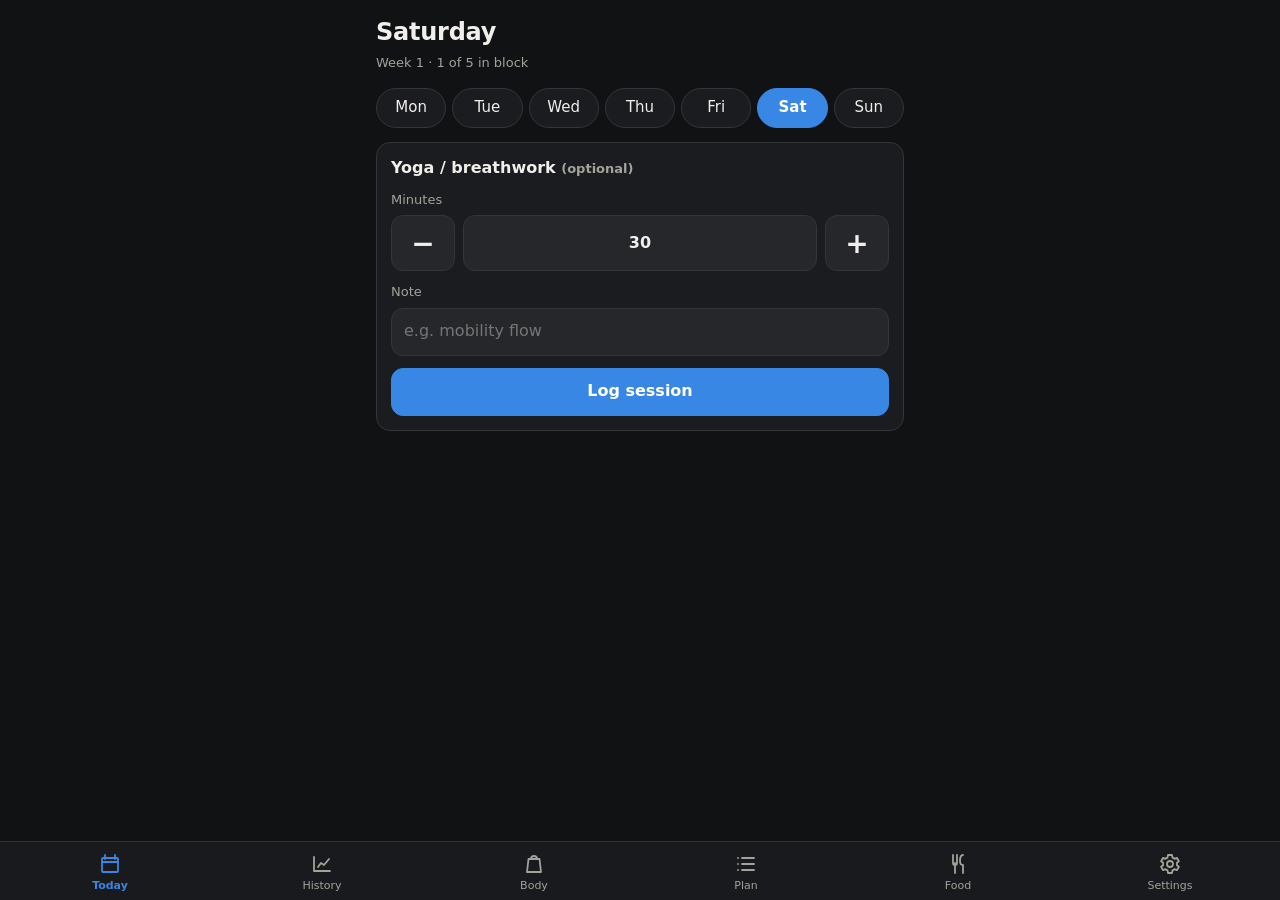
==== index.html @ ea426a27 "Initial Lift Tracker MVP Installable offline web app for logging lifts with built-in double progress" ====
<!doctype html>
<html lang="en" data-theme="dark">
<head>
  <meta charset="utf-8">
  <meta name="viewport" content="width=device-width, initial-scale=1, viewport-fit=cover">
  <title>Lift Tracker</title>
  <meta name="description" content="Personal lifting tracker with built-in progression.">
  <meta name="theme-color" content="#111214">
  <meta name="apple-mobile-web-app-capable" content="yes">
  <meta name="mobile-web-app-capable" content="yes">
  <meta name="apple-mobile-web-app-status-bar-style" content="black-translucent">
  <meta name="apple-mobile-web-app-title" content="Lift">
  <link rel="manifest" href="manifest.webmanifest">
  <link rel="apple-touch-icon" href="icons/apple-touch-icon.png">
  <link rel="icon" type="image/png" href="icons/icon-192.png">
  <link rel="stylesheet" href="styles.css">
</head>
<body>
  <main id="main"></main>

  <div id="rest" hidden role="timer" aria-live="polite">
    <div class="row">
      <div class="grow"><div id="rest-label">Rest</div><div id="rest-time">0:00</div></div>
      <button id="rest-minus" class="mini" aria-label="15 seconds less">−15</button>
      <button id="rest-plus" class="mini" aria-label="15 seconds more">+15</button>
      <button id="rest-skip" class="mini">Skip</button>
    </div>
    <div id="rest-track"><div id="rest-bar"></div></div>
  </div>

  <nav id="tabs" aria-label="Sections"></nav>
  <div id="sheet" hidden><div id="sheet-body" role="dialog" aria-modal="true"></div></div>
  <div id="toast" hidden role="status"></div>

  <script type="module" src="js/app.js"></script>
</body>
</html>
---- styles.css ----
:root {
  color-scheme: dark;
  --bg: #111214;
  --surface: #1b1c1f;
  --surface-2: #26272b;
  --line: #34353a;
  --text: #f0efec;
  --muted: #a3a29b;
  --accent: #3987e5;
  --accent-ink: #ffffff;
  --good: #3fb37f;
  --warn: #e0a326;
  --bad: #e66767;
  --s1: #3987e5;
  --s2: #d95926;
  --tap: 48px;
  --radius: 14px;
}
:root[data-theme="light"] {
  color-scheme: light;
  --bg: #f6f6f4;
  --surface: #ffffff;
  --surface-2: #efefec;
  --line: #deddd8;
  --text: #121212;
  --muted: #5d5c57;
  --accent: #2a78d6;
  --good: #1f8a5a;
  --warn: #a96f00;
  --bad: #c43a3a;
  --s1: #2a78d6;
  --s2: #eb6834;
}
@media (prefers-color-scheme: light) {
  :root:not([data-theme]) {
    color-scheme: light;
    --bg: #f6f6f4;
    --surface: #ffffff;
    --surface-2: #efefec;
    --line: #deddd8;
    --text: #121212;
    --muted: #5d5c57;
    --accent: #2a78d6;
    --good: #1f8a5a;
    --warn: #a96f00;
    --bad: #c43a3a;
    --s1: #2a78d6;
    --s2: #eb6834;
  }
}

* { box-sizing: border-box; -webkit-tap-highlight-color: transparent; }
html { -webkit-text-size-adjust: 100%; }
body {
  margin: 0;
  background: var(--bg);
  color: var(--text);
  font: 16px/1.4 -apple-system, BlinkMacSystemFont, "SF Pro Text", system-ui, sans-serif;
  overscroll-behavior-y: none;
}
button, input, select { font: inherit; color: inherit; }
h1 { font-size: 24px; margin: 0; letter-spacing: -0.01em; }
h2 { font-size: 20px; margin: 0 0 4px; }
h3 { font-size: 16px; margin: 0 0 8px; }
p { margin: 4px 0; }
.muted { color: var(--muted); }
.small { font-size: 13px; }
.center { text-align: center; }
.pad { padding: 8px 4px; }
.grow { flex: 1; min-width: 0; }
.row { display: flex; gap: 8px; align-items: center; }
.row.wrap { flex-wrap: wrap; }
.between { justify-content: space-between; }

#main {
  max-width: 560px;
  margin: 0 auto;
  padding: calc(env(safe-area-inset-top) + 12px) max(16px, env(safe-area-inset-right)) calc(96px + env(safe-area-inset-bottom)) max(16px, env(safe-area-inset-left));
}
body.resting #main { padding-bottom: calc(170px + env(safe-area-inset-bottom)); }

header.top { display: flex; align-items: center; gap: 8px; margin: 4px 0 12px; }
.back { width: var(--tap); height: var(--tap); border: 0; background: var(--surface-2); border-radius: 50%; font-size: 26px; line-height: 1; flex: none; }

/* Chips */
.chips { display: flex; gap: 6px; overflow-x: auto; scrollbar-width: none; padding-bottom: 2px; }
.chips::-webkit-scrollbar { display: none; }
.chip {
  min-height: 40px; min-width: 44px; padding: 0 12px; border-radius: 999px;
  border: 1px solid var(--line); background: var(--surface); font-size: 15px; flex: none;
}
.chip.on { background: var(--accent); border-color: var(--accent); color: var(--accent-ink); font-weight: 600; }
.chips.days { margin-bottom: 12px; }
.chips.days .chip { flex: 1; padding: 0 4px; }
.chip.is-today:not(.on) { border-color: var(--accent); }
.chips.rir .chip { flex: 1; padding: 0; min-width: 0; }

/* Cards */
.card { background: var(--surface); border: 1px solid var(--line); border-radius: var(--radius); padding: 14px; margin-bottom: 12px; }
.card.ex.complete { border-color: color-mix(in srgb, var(--good) 55%, var(--line)); }
.card.ex.ended { opacity: 0.85; }
.ex-head { display: flex; gap: 10px; align-items: flex-start; }
.ex-head h3 { margin: 0; font-size: 17px; }
.sub { color: var(--muted); font-size: 14px; margin: 2px 0 0; }
.tag {
  flex: none; min-width: 34px; height: 28px; padding: 0 6px; border-radius: 8px;
  background: var(--surface-2); display: inline-flex; align-items: center; justify-content: center;
  font-weight: 700; font-size: 14px;
}
.aim { margin-top: 8px; font-size: 14px; font-weight: 600; }
.note { font-size: 13px; color: var(--muted); font-style: italic; }
.flag { margin: 8px 0 0; padding: 8px 10px; border-radius: 10px; font-size: 13px; background: var(--surface-2); border-left: 3px solid var(--muted); }
.flag.warn { border-color: var(--warn); }
.flag.bad { border-color: var(--bad); }
.flag.good { border-color: var(--good); }

/* Superset groups */
.group { position: relative; margin-bottom: 12px; padding-left: 12px; }
.group::before { content: ""; position: absolute; left: 0; top: 30px; bottom: 16px; width: 3px; border-radius: 3px; background: var(--accent); }
.group > .card { margin-bottom: 8px; }
.group-label { font-size: 12px; font-weight: 600; text-transform: uppercase; letter-spacing: 0.04em; color: var(--accent); margin: 0 0 6px; }

/* Set rows */
.sets { margin-top: 10px; display: grid; gap: 6px; }
.set { display: flex; gap: 6px; }
.set-main {
  flex: 1; display: flex; align-items: center; gap: 10px; min-height: var(--tap);
  padding: 0 12px; border-radius: 12px; border: 1px solid var(--line); background: var(--surface-2); text-align: left;
}
.set-n { width: 22px; height: 22px; border-radius: 50%; background: var(--surface); display: inline-flex; align-items: center; justify-content: center; font-size: 12px; font-weight: 700; color: var(--muted); flex: none; }
.set-val { font-weight: 600; font-variant-numeric: tabular-nums; }
.set-val .x { color: var(--muted); font-weight: 400; padding: 0 2px; }
.set-rir { margin-left: auto; font-size: 13px; color: var(--muted); }
.check {
  width: 56px; min-height: var(--tap); border-radius: 12px; border: 2px solid var(--line); background: transparent;
  font-size: 22px; font-weight: 700; color: var(--accent-ink);
}
.set.done .check { background: var(--good); border-color: var(--good); }
.set.done .set-main { border-color: color-mix(in srgb, var(--good) 45%, var(--line)); }
.set.pain .set-main { border-color: var(--bad); }
.set.pain .set-rir { color: var(--bad); font-weight: 600; }
.set.disabled { opacity: 0.4; }
.controls { margin-top: 10px; }

/* Buttons */
.btn {
  min-height: var(--tap); padding: 0 16px; border-radius: 12px; border: 1px solid var(--line);
  background: var(--surface-2); font-weight: 600; font-size: 16px;
}
.btn.block { display: block; width: 100%; margin-top: 8px; }
.btn.big { min-height: 56px; font-size: 18px; }
.btn.primary { background: var(--accent); border-color: var(--accent); color: var(--accent-ink); }
.btn.danger { color: var(--bad); border-color: color-mix(in srgb, var(--bad) 50%, var(--line)); background: transparent; }
.btn.ghost { background: transparent; border-color: transparent; color: var(--muted); }
.mini {
  min-height: 44px; min-width: 44px; padding: 0 12px; border-radius: 10px; border: 1px solid var(--line);
  background: var(--surface-2); font-size: 14px; font-weight: 600; display: inline-flex; align-items: center; justify-content: center; gap: 6px;
}
.mini.danger { color: var(--bad); }
button:disabled { opacity: 0.4; }
button:active:not(:disabled) { transform: scale(0.98); }

/* Toggles */
.toggle { display: flex; align-items: center; gap: 10px; min-height: 44px; font-size: 15px; }
.toggle input { width: 22px; height: 22px; accent-color: var(--accent); margin: 0; }
.mini.toggle { font-size: 14px; }
.painfree { margin-top: 8px; }
.painfree.attn { color: var(--warn); font-weight: 600; }
.deload-row { margin-bottom: 8px; flex-wrap: wrap; }

/* Forms */
.field { margin: 12px 0; }
.field > span { display: block; font-size: 13px; color: var(--muted); margin-bottom: 6px; }
.field.inline { margin-top: 0; }
.field input[type="text"], .field select {
  width: 100%; min-height: var(--tap); padding: 0 12px; border-radius: 12px;
  border: 1px solid var(--line); background: var(--surface-2); font-size: 16px;
}
.grid2 { display: grid; grid-template-columns: 1fr 1fr; gap: 0 10px; }
.grid2 .field { margin: 8px 0; }
.sect { margin-top: 18px; }
.stepper { display: flex; gap: 8px; }
.stepper input {
  flex: 1; min-width: 0; min-height: 56px; text-align: center; font-size: 24px; font-weight: 700;
  border-radius: 12px; border: 1px solid var(--line); background: var(--surface-2); font-variant-numeric: tabular-nums;
}
.step { width: 64px; min-height: 56px; border-radius: 12px; border: 1px solid var(--line); background: var(--surface-2); font-size: 28px; font-weight: 600; }

/* Banners, stats, lists */
.banner { background: color-mix(in srgb, var(--accent) 14%, var(--surface)); border: 1px solid color-mix(in srgb, var(--accent) 40%, var(--line)); border-radius: var(--radius); padding: 12px; margin-bottom: 12px; }
.banner .row { margin-top: 8px; }
.banner .btn { flex: 1; }
.stats { display: grid; grid-template-columns: repeat(auto-fit, minmax(90px, 1fr)); gap: 8px; margin-bottom: 12px; }
.stat { background: var(--surface); border: 1px solid var(--line); border-radius: var(--radius); padding: 12px; text-align: center; }
.stat b { display: block; font-size: 24px; font-variant-numeric: tabular-nums; }
.stat span { font-size: 12px; color: var(--muted); }
.list-row {
  display: flex; align-items: center; gap: 10px; width: 100%; min-height: var(--tap);
  border: 0; border-top: 1px solid var(--line); background: none; text-align: left; padding: 6px 0;
}
.card h3 + .list-row { border-top: 0; }
.chev { color: var(--muted); font-size: 20px; }
.hist-row { border-top: 1px solid var(--line); padding: 8px 0; }
.card h3 + .hist-row { border-top: 0; }
.result { display: flex; gap: 10px; padding: 10px 0; border-top: 1px solid var(--line); }
.card h3 + .result { border-top: 0; }
.r-icon { width: 28px; height: 28px; border-radius: 50%; flex: none; display: inline-flex; align-items: center; justify-content: center; background: var(--surface-2); font-weight: 700; }
.result.good .r-icon { background: var(--good); color: #fff; }
.result.warn .r-icon { background: var(--warn); color: #111; }
.result.bad .r-icon { background: var(--bad); color: #fff; }
.pill { font-size: 11px; font-weight: 700; padding: 2px 8px; border-radius: 999px; background: var(--surface-2); color: var(--muted); white-space: nowrap; }
.empty { text-align: center; padding: 48px 16px; }
.empty .big { font-size: 22px; font-weight: 700; margin-bottom: 6px; }
.finish-bar { margin-top: 16px; }

/* Chart */
.chart-wrap { position: relative; }
.chart { width: 100%; height: auto; display: block; touch-action: pan-y; }
.chart .grid { stroke: var(--line); stroke-width: 1; }
.chart .axis { fill: var(--muted); font-size: 11px; }
.chart .line { fill: none; stroke-width: 2; stroke-linejoin: round; stroke-linecap: round; }
.chart .line.s1 { stroke: var(--s1); }
.chart .line.s2 { stroke: var(--s2); }
.chart .dot { stroke: var(--surface); stroke-width: 2; }
.chart .dot.s1 { fill: var(--s1); }
.chart .dot.s2 { fill: var(--s2); }
.chart .crosshair { stroke: var(--muted); stroke-width: 1; stroke-dasharray: 3 3; }
.legend { display: flex; gap: 14px; font-size: 13px; color: var(--muted); margin-bottom: 6px; }
.swatch { display: inline-block; width: 10px; height: 10px; border-radius: 3px; margin-right: 6px; vertical-align: -1px; }
.swatch.s1 { background: var(--s1); }
.swatch.s2 { background: var(--s2); }
.tooltip {
  position: absolute; top: 0; width: 140px; padding: 8px 10px; border-radius: 10px; pointer-events: none;
  background: var(--surface-2); border: 1px solid var(--line); font-size: 12px; box-shadow: 0 4px 16px rgb(0 0 0 / 0.25);
}

/* Tab bar */
#tabs {
  position: fixed; left: 0; right: 0; bottom: 0; z-index: 20; display: flex;
  background: color-mix(in srgb, var(--surface) 92%, transparent); backdrop-filter: blur(12px); -webkit-backdrop-filter: blur(12px);
  border-top: 1px solid var(--line);
  padding: 4px max(4px, env(safe-area-inset-right)) env(safe-area-inset-bottom) max(4px, env(safe-area-inset-left));
}
.tab { flex: 1; min-height: 54px; border: 0; background: none; display: flex; flex-direction: column; align-items: center; justify-content: center; gap: 2px; color: var(--muted); font-size: 11px; }
.tab svg { width: 24px; height: 24px; fill: none; stroke: currentColor; stroke-width: 1.8; stroke-linecap: round; stroke-linejoin: round; }
.tab.on { color: var(--accent); font-weight: 600; }

/* Rest timer */
#rest {
  position: fixed; left: 8px; right: 8px; z-index: 21; bottom: calc(66px + env(safe-area-inset-bottom));
  max-width: 544px; margin: 0 auto; background: var(--surface-2); border: 1px solid var(--line); border-radius: 16px;
  padding: 10px 12px 12px; box-shadow: 0 6px 24px rgb(0 0 0 / 0.35); overflow: hidden;
}
#rest .row { gap: 8px; }
#rest-time { font-size: 30px; font-weight: 800; font-variant-numeric: tabular-nums; }
#rest-label { font-size: 12px; color: var(--muted); }
#rest .mini { min-width: 52px; }
#rest-track { position: absolute; left: 0; right: 0; bottom: 0; height: 4px; background: var(--line); }
#rest-bar { height: 100%; background: var(--accent); transition: width 0.25s linear; }

/* Bottom sheet */
#sheet { position: fixed; inset: 0; z-index: 30; background: rgb(0 0 0 / 0); transition: background 0.18s; display: flex; align-items: flex-end; }
#sheet.open { background: rgb(0 0 0 / 0.5); }
#sheet-body {
  width: 100%; max-width: 560px; margin: 0 auto; max-height: 92vh; overflow-y: auto; -webkit-overflow-scrolling: touch;
  background: var(--surface); border-radius: 20px 20px 0 0; border: 1px solid var(--line); border-bottom: 0;
  padding: 18px max(16px, env(safe-area-inset-right)) calc(16px + env(safe-area-inset-bottom)) max(16px, env(safe-area-inset-left));
  transform: translateY(100%); transition: transform 0.18s ease-out;
}
#sheet.open #sheet-body { transform: translateY(0); }
#sheet-body .row { margin-top: 8px; }
#sheet-body .row .btn { margin-top: 0; }

#toast {
  position: fixed; left: 16px; right: 16px; top: calc(env(safe-area-inset-top) + 10px); z-index: 40;
  max-width: 480px; margin: 0 auto; padding: 12px 14px; border-radius: 12px; text-align: center;
  background: var(--text); color: var(--bg); font-weight: 600; font-size: 14px; box-shadow: 0 6px 24px rgb(0 0 0 / 0.3);
}
[hidden] { display: none !important; }
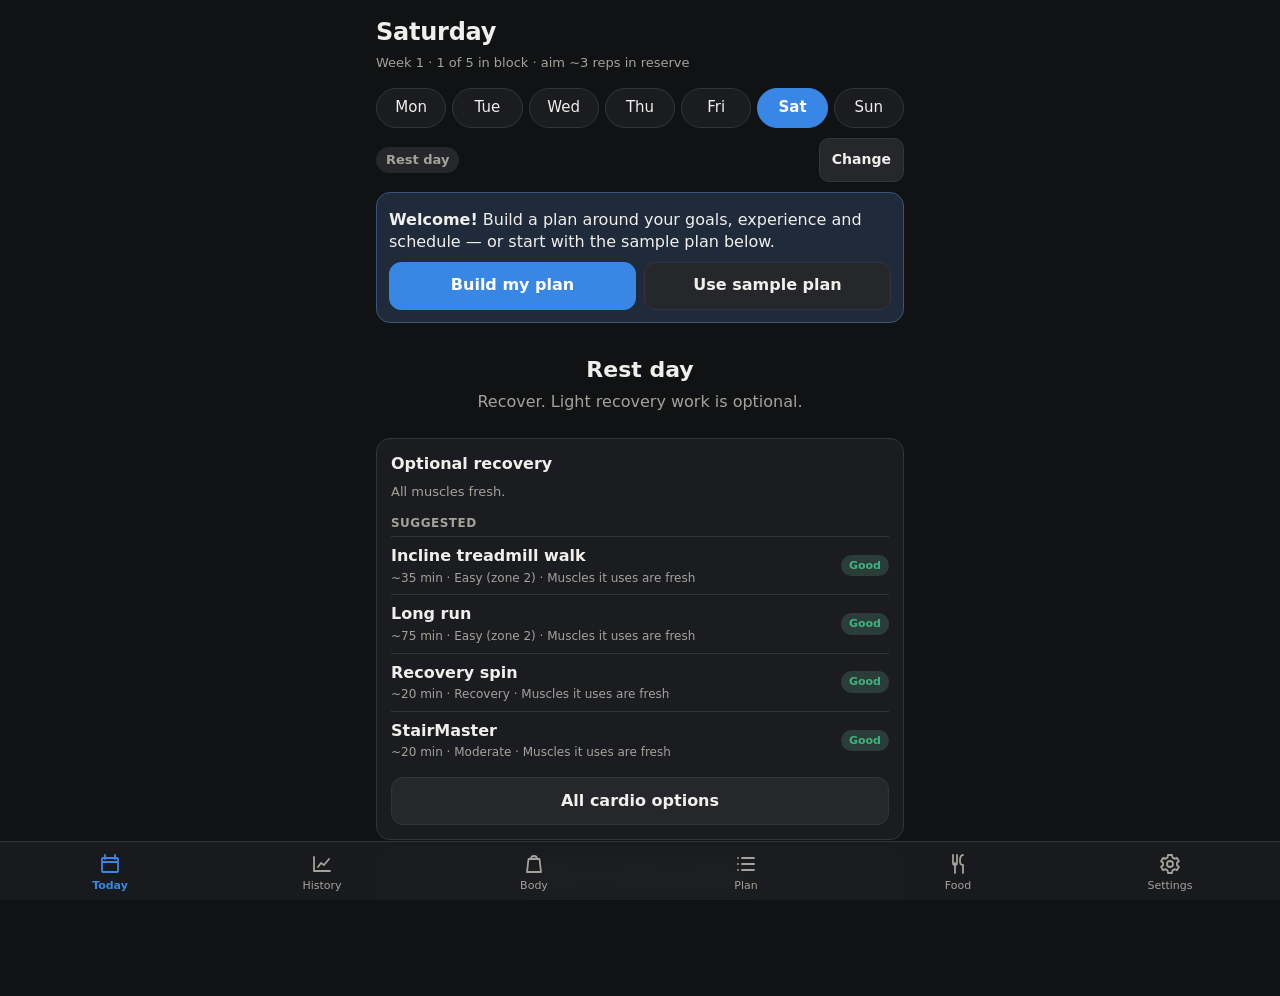
==== commit 890002fc: "Add nutrition, year planner, gyms, PRs, check-ins and safer storage - Nutrition tab: USDA food datab" ====
--- a/index.html
+++ b/index.html
@@ -2,6 +2,8 @@
 <html lang="en" data-theme="dark">
 <head>
   <meta charset="utf-8">
+  <meta http-equiv="Content-Security-Policy" content="default-src 'self'; script-src 'self'; style-src 'self' 'unsafe-inline'; img-src 'self' blob: data: https://raw.githubusercontent.com; connect-src 'self' https://raw.githubusercontent.com; object-src 'none'; base-uri 'self'; form-action 'none'">
+  <meta name="referrer" content="no-referrer">
   <meta name="viewport" content="width=device-width, initial-scale=1, viewport-fit=cover">
   <title>Lift Tracker</title>
   <meta name="description" content="Personal lifting tracker with built-in progression.">
--- a/styles.css
+++ b/styles.css
@@ -277,3 +277,167 @@
   background: var(--text); color: var(--bg); font-weight: 600; font-size: 14px; box-shadow: 0 6px 24px rgb(0 0 0 / 0.3);
 }
 [hidden] { display: none !important; }
+
+/* Exercise bank */
+.muscles { font-size: 12px; color: var(--muted); margin: 2px 0 0; }
+.search, .pk-muscle {
+  width: 100%; min-height: var(--tap); padding: 0 12px; margin: 10px 0 0; border-radius: 12px;
+  border: 1px solid var(--line); background: var(--surface-2); font-size: 16px; -webkit-appearance: none; appearance: none;
+}
+.pk-filters { margin-top: 10px; }
+.chips.seg { margin: 10px 0 0; }
+.chips.seg .chip { flex: 1; }
+.chips.wrap { flex-wrap: wrap; overflow: visible; }
+.chip.sm { min-height: 36px; font-size: 13px; padding: 0 10px; }
+#pk-list .sect { margin: 18px 0 4px; font-size: 13px; text-transform: uppercase; letter-spacing: 0.04em; color: var(--muted); }
+.pick-row {
+  display: flex; align-items: center; gap: 10px; width: 100%; min-height: 56px; padding: 8px 0;
+  border: 0; border-top: 1px solid var(--line); background: none; text-align: left;
+}
+.sect + .pick-row { border-top: 0; }
+.pick-sub { display: block; font-size: 12px; color: var(--muted); margin-top: 2px; }
+.pick-sub em { font-style: normal; color: var(--accent); font-weight: 600; }
+.cat { flex: none; font-size: 11px; font-weight: 700; padding: 3px 8px; border-radius: 999px; background: var(--surface-2); color: var(--muted); }
+.cat.compound { color: var(--accent); background: color-mix(in srgb, var(--accent) 15%, var(--surface-2)); }
+
+/* Day types & cardio */
+.mode-line { margin: -4px 0 10px; }
+.mode-pill { font-size: 13px; font-weight: 700; padding: 4px 10px; border-radius: 999px; background: var(--surface-2); color: var(--muted); }
+.mode-pill.both, .mode-pill.cardio { color: var(--accent); background: color-mix(in srgb, var(--accent) 15%, var(--surface-2)); }
+.sub-h { margin: 14px 0 4px; font-size: 12px; text-transform: uppercase; letter-spacing: 0.04em; color: var(--muted); }
+.sect-h { font-size: 18px; margin: 18px 0 10px; }
+.verdict { flex: none; font-size: 11px; font-weight: 700; padding: 3px 8px; border-radius: 999px; background: var(--surface-2); }
+.verdict.good { color: var(--good); background: color-mix(in srgb, var(--good) 16%, var(--surface-2)); }
+.verdict.ok { color: var(--warn); background: color-mix(in srgb, var(--warn) 16%, var(--surface-2)); }
+.verdict.skip { color: var(--bad); background: color-mix(in srgb, var(--bad) 14%, var(--surface-2)); }
+.list-row.logged { color: var(--good); }
+.list-row.logged b { color: var(--text); }
+.small-empty { padding: 20px 16px; }
+.fresh-row { display: grid; grid-template-columns: 96px 1fr 40px; align-items: center; gap: 10px; min-height: 26px; font-size: 14px; }
+.fr-bar { height: 8px; border-radius: 4px; background: var(--surface-2); overflow: hidden; }
+.fr-bar i { display: block; height: 100%; border-radius: 4px; background: var(--accent); }
+.fr-bar i.low { background: var(--warn); }
+.fr-pct { text-align: right; font-variant-numeric: tabular-nums; color: var(--muted); font-size: 13px; }
+
+/* Plan builder */
+.chips.steps { margin-bottom: 12px; }
+.chips.steps .chip { font-size: 13px; min-height: 36px; }
+.b-nav { position: sticky; bottom: calc(66px + env(safe-area-inset-bottom)); z-index: 5; margin-top: 12px; padding: 10px 0; background: var(--bg); }
+.b-nav .btn { margin: 0; }
+.goal-row { padding: 10px 0; border-top: 1px solid var(--line); }
+.goal-row:first-of-type { border-top: 0; }
+.goal-row p { margin: 2px 0 6px; }
+.goal-val { font-weight: 800; font-size: 18px; color: var(--accent); min-width: 20px; text-align: right; }
+.goal-row input[type="range"] { width: 100%; height: 32px; accent-color: var(--accent); }
+.pick-row.picked b { color: var(--accent); }
+.radio { width: 22px; height: 22px; border-radius: 50%; border: 2px solid var(--line); flex: none; }
+.picked .radio { border-color: var(--accent); background: radial-gradient(var(--accent) 45%, transparent 50%); }
+.split-card { display: block; width: 100%; text-align: left; }
+.split-card.picked { border-color: var(--accent); box-shadow: 0 0 0 1px var(--accent) inset; }
+.rx-row { display: flex; justify-content: space-between; gap: 12px; padding: 7px 0; border-top: 1px solid var(--line); font-size: 14px; }
+.card h3 + .rx-row { border-top: 0; }
+.rx-row b { text-align: right; }
+.vol-row { display: grid; grid-template-columns: 1fr 56px 56px 78px; align-items: center; gap: 6px; padding: 5px 0; font-size: 14px; border-top: 1px solid var(--line); }
+.vol-row.head { border-top: 0; font-size: 12px; color: var(--muted); text-transform: uppercase; letter-spacing: 0.03em; }
+.vol-row .verdict { justify-self: end; }
+.tnum { font-variant-numeric: tabular-nums; }
+.day-detail summary { list-style: none; cursor: pointer; }
+.day-detail summary::-webkit-details-marker { display: none; }
+.day-detail[open] summary .chev { transform: rotate(90deg); }
+.day-k { width: 40px; flex: none; font-weight: 700; color: var(--muted); }
+.b-item { display: flex; align-items: center; gap: 10px; padding: 6px 0 6px 50px; font-size: 14px; }
+.b-item .tag { min-width: 30px; height: 24px; font-size: 12px; }
+.why { font-size: 14px; margin: 10px 0; }
+.ref { display: inline-block; min-width: 18px; padding: 0 4px; margin-left: 2px; border-radius: 6px; background: var(--surface-2); color: var(--accent); font-size: 11px; font-weight: 700; text-decoration: none; vertical-align: 1px; text-align: center; }
+.refs summary { cursor: pointer; font-weight: 600; min-height: 44px; display: flex; align-items: center; }
+.refs ol { padding-left: 22px; margin: 4px 0; }
+.refs li { margin: 8px 0; font-size: 13px; }
+.refs a { color: var(--text); }
+.block { display: block; }
+.reasons { padding-left: 18px; margin: 8px 0; }
+.cardio-week { margin: 10px 0 4px; }
+.cardio-week .fr-bar { display: block; margin-top: 6px; }
+.builder-cta { border-color: color-mix(in srgb, var(--accent) 40%, var(--line)); }
+.builder-cta .btn { margin: 0; }
+
+/* ---------- v5: workout extras ---------- */
+:root { --ph-bulk: #3987e5; --ph-cut: #d95926; --ph-minicut: #c98500; --ph-maintain: #8a8a85; --ph-break: #199e70; }
+:root[data-theme="light"] { --ph-bulk: #2a78d6; --ph-cut: #eb6834; --ph-minicut: #b07400; --ph-maintain: #77766f; --ph-break: #1baf7a; }
+.linkish { background: none; border: 0; padding: 0; font: inherit; font-weight: 700; text-align: left; color: inherit; cursor: pointer; text-decoration: underline; text-decoration-color: var(--line); text-underline-offset: 3px; }
+textarea { width: 100%; padding: 10px 12px; border-radius: 12px; border: 1px solid var(--line); background: var(--surface-2); font: inherit; font-size: 16px; resize: vertical; }
+.warmup { margin-top: 8px; border: 1px dashed var(--line); border-radius: 12px; padding: 0 12px; }
+.warmup summary { min-height: 40px; display: flex; align-items: center; font-size: 14px; font-weight: 600; cursor: pointer; }
+.wu-row { display: flex; justify-content: space-between; gap: 8px; padding: 4px 0; font-size: 14px; }
+.checkin { margin-top: 10px; padding-top: 8px; border-top: 1px solid var(--line); }
+.checkin .chips { margin-top: 6px; }
+.chip.on.bad { background: var(--bad); border-color: var(--bad); }
+.pr-card { border-color: color-mix(in srgb, var(--warn) 55%, var(--line)); }
+.edit-set { display: grid; grid-template-columns: 24px 1fr auto 1fr 44px; gap: 8px; align-items: center; margin: 6px 0; }
+.edit-set input { min-height: 44px; border-radius: 10px; border: 1px solid var(--line); background: var(--surface-2); text-align: center; font-size: 16px; width: 100%; }
+.view-tabs { margin-bottom: 12px; }
+.warn-t { color: var(--warn) !important; }
+
+/* Year planner */
+.timeline { position: relative; display: flex; gap: 2px; height: 22px; border-radius: 8px; overflow: hidden; margin: 10px 0 8px; }
+.seg { display: block; height: 100%; min-width: 3px; }
+.now-mark { position: absolute; top: -2px; bottom: -2px; width: 3px; margin-left: -1px; background: var(--text); border-radius: 2px; box-shadow: 0 0 0 2px var(--surface); }
+.ph-bulk { background: var(--ph-bulk); }
+.ph-cut { background: var(--ph-cut); }
+.ph-minicut { background: var(--ph-minicut); }
+.ph-maintain { background: var(--ph-maintain); }
+.ph-break { background: var(--ph-break); }
+.dot { display: inline-block; width: 10px; height: 10px; border-radius: 50%; margin-right: 6px; vertical-align: 0; }
+.phase select { min-height: 40px; border-radius: 10px; border: 1px solid var(--line); background: var(--surface-2); padding: 0 8px; font-weight: 700; }
+.phase.is-now { border-color: var(--accent); }
+.note-input { width: 100%; min-height: 40px; margin-top: 8px; padding: 0 10px; border-radius: 10px; border: 1px solid var(--line); background: var(--surface-2); font-size: 15px; }
+.month { background: var(--surface); border: 1px solid var(--line); border-radius: var(--radius); margin-bottom: 8px; padding: 0 12px; }
+.month summary { min-height: 46px; display: flex; align-items: center; font-weight: 700; cursor: pointer; }
+.wk-row { display: grid; grid-template-columns: 52px 1.4fr 0.9fr 0.8fr 0.7fr; gap: 6px; align-items: center; padding: 6px 0; border-top: 1px solid var(--line); font-size: 13px; }
+.wk-row.head { color: var(--muted); font-size: 11px; text-transform: uppercase; letter-spacing: 0.03em; }
+.wk-row.is-now { background: color-mix(in srgb, var(--accent) 14%, transparent); border-radius: 8px; }
+.wk-row.deload b { color: var(--warn); }
+
+/* Food */
+.date-nav { margin-bottom: 10px; }
+.date-nav b { font-size: 16px; }
+.macro-row { display: grid; grid-template-columns: 70px 1fr 104px; gap: 10px; align-items: center; min-height: 28px; font-size: 14px; }
+.macro-row .tnum { text-align: right; }
+.macro-row .fr-bar { display: block; }
+.hint { color: var(--warn); }
+.meal h3 { margin: 0; }
+.food-row { padding: 6px 0; }
+.macro-preview { padding: 10px 12px; margin: 8px 0; border-radius: 12px; background: var(--surface-2); font-size: 14px; }
+.idea { padding: 10px 0; border-top: 1px solid var(--line); }
+.idea p { margin: 4px 0 6px; }
+#amt-unit { width: 100%; min-height: var(--tap); padding: 0 12px; border-radius: 12px; border: 1px solid var(--line); background: var(--surface-2); font-size: 16px; }
+
+/* Exercise detail */
+.ex-imgs { display: grid; grid-template-columns: 1fr 1fr; gap: 8px; margin-bottom: 6px; }
+.ex-imgs img { width: 100%; aspect-ratio: 4 / 3; object-fit: cover; border-radius: 10px; background: var(--surface-2); }
+.cues { margin: 4px 0 8px; padding-left: 20px; }
+.cues li { margin: 4px 0; }
+.btn.demo-link { display: flex; align-items: center; justify-content: center; text-decoration: none; color: var(--text); }
+.mini.on-good { color: var(--warn); border-color: var(--warn); }
+.mini.on-bad { color: var(--bad); border-color: var(--bad); }
+
+/* Body: measurements & photos */
+.grid3 { display: grid; grid-template-columns: repeat(3, 1fr); gap: 0 8px; }
+.grid3 .field { margin: 6px 0; }
+.grid3 input { width: 100%; min-height: 44px; padding: 0 8px; border-radius: 10px; border: 1px solid var(--line); background: var(--surface-2); font-size: 16px; }
+.file-btn { display: flex; align-items: center; justify-content: center; cursor: pointer; }
+.photo-grid { display: grid; grid-template-columns: repeat(3, 1fr); gap: 6px; margin-top: 10px; }
+.photo-thumb { padding: 0; border: 0; background: none; text-align: center; font-size: 11px; color: var(--muted); }
+.photo-thumb img { width: 100%; aspect-ratio: 3 / 4; object-fit: cover; border-radius: 10px; background: var(--surface-2); display: block; margin-bottom: 2px; }
+.photo-full { width: 100%; border-radius: 12px; margin: 8px 0; }
+.compare { display: grid; grid-template-columns: 1fr 1fr; gap: 8px; }
+.compare img { width: 100%; border-radius: 10px; }
+.compare figure { margin: 0; text-align: center; font-size: 12px; color: var(--muted); }
+
+/* Weekly volume bars with a target tick */
+.fresh-row.vol { grid-template-columns: 96px 1fr 64px; }
+.fr-bar.target { position: relative; }
+.fr-bar.target::after { content: ""; position: absolute; left: var(--lo); top: -3px; bottom: -3px; width: 2px; background: var(--text); opacity: 0.5; }
+
+/* References sheet */
+.ref-item { display: flex; gap: 10px; align-items: flex-start; padding: 8px 0; border-top: 1px solid var(--line); }
+.ref-item a { color: var(--text); font-size: 14px; }
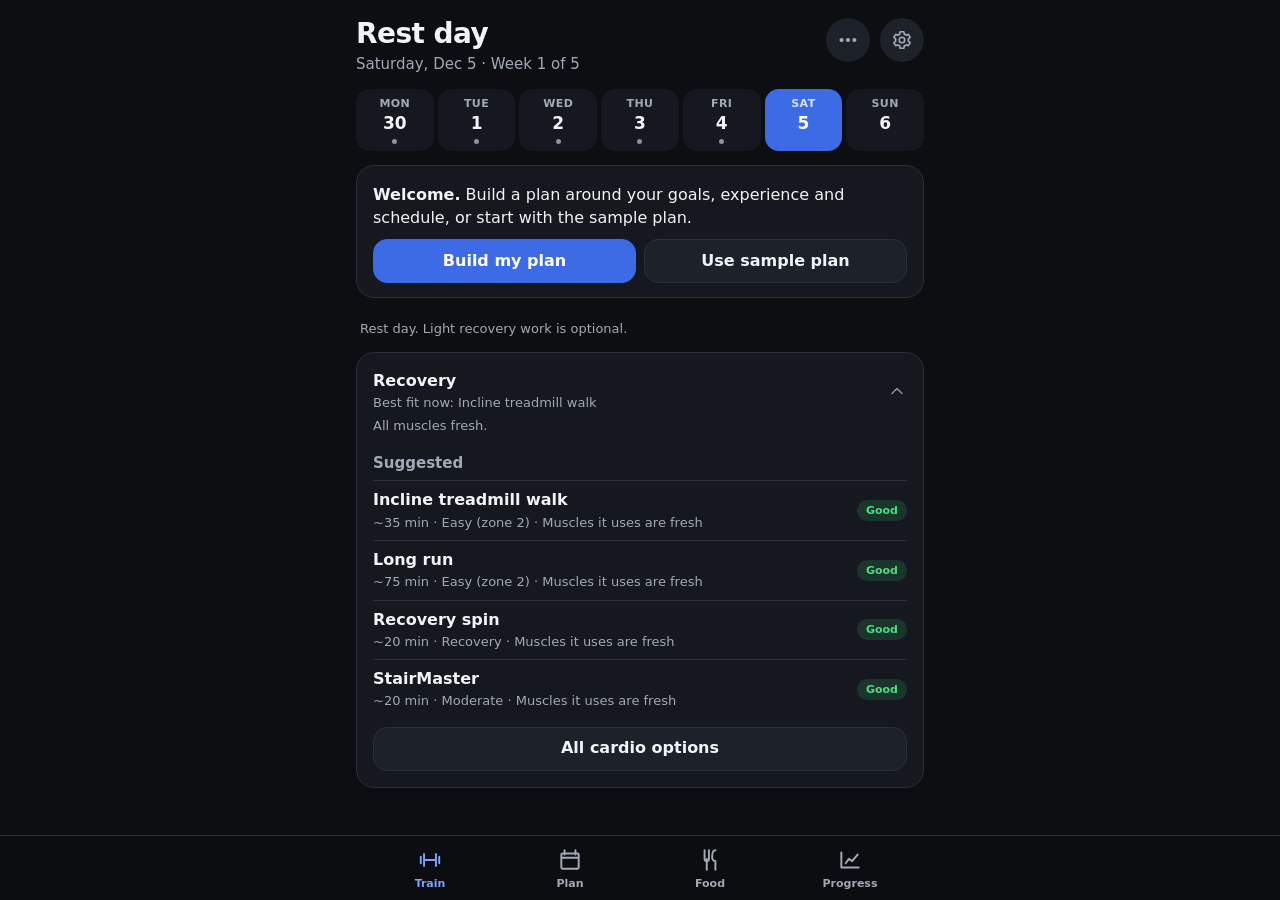
==== commit 102fb7c1: "Redesign interface: simpler cards, native look, accessibility - Exercise cards show only name, targe" ====
--- a/index.html
+++ b/index.html
@@ -7,7 +7,7 @@
   <meta name="viewport" content="width=device-width, initial-scale=1, viewport-fit=cover">
   <title>Lift Tracker</title>
   <meta name="description" content="Personal lifting tracker with built-in progression.">
-  <meta name="theme-color" content="#111214">
+  <meta name="theme-color" content="#0c0e12">
   <meta name="apple-mobile-web-app-capable" content="yes">
   <meta name="mobile-web-app-capable" content="yes">
   <meta name="apple-mobile-web-app-status-bar-style" content="black-translucent">
@@ -20,9 +20,9 @@
 <body>
   <main id="main"></main>
 
-  <div id="rest" hidden role="timer" aria-live="polite">
+  <div id="rest" hidden role="timer" aria-label="Rest timer">
     <div class="row">
-      <div class="grow"><div id="rest-label">Rest</div><div id="rest-time">0:00</div></div>
+      <div class="grow"><div id="rest-label">Rest</div><div id="rest-time" class="tnum">0:00</div></div>
       <button id="rest-minus" class="mini" aria-label="15 seconds less">−15</button>
       <button id="rest-plus" class="mini" aria-label="15 seconds more">+15</button>
       <button id="rest-skip" class="mini">Skip</button>
@@ -31,8 +31,9 @@
   </div>
 
   <nav id="tabs" aria-label="Sections"></nav>
-  <div id="sheet" hidden><div id="sheet-body" role="dialog" aria-modal="true"></div></div>
-  <div id="toast" hidden role="status"></div>
+  <div id="sheet" hidden><div id="sheet-body" role="dialog" aria-modal="true" tabindex="-1"></div></div>
+  <div id="toast" hidden role="status" aria-live="polite"></div>
+  <div id="sr-live" class="sr-only" aria-live="polite"></div>
 
   <script type="module" src="js/app.js"></script>
 </body>
--- a/styles.css
+++ b/styles.css
@@ -1,219 +1,428 @@
+/* Lift Tracker — design system
+   Dark by default. One accent (blue) for actions and selection; a muscle-family colour
+   (push / pull / legs / core / cardio) as a thin stripe and dot — always paired with text.
+   Text sizes are in rem off the iOS body text style, so they follow the phone's Text Size setting.
+   Contrast: body and muted text ≥ 4.5:1 on cards (WCAG 2.2 AA). Touch targets ≥ 44 px (Apple HIG). */
+
 :root {
   color-scheme: dark;
-  --bg: #111214;
-  --surface: #1b1c1f;
-  --surface-2: #26272b;
-  --line: #34353a;
-  --text: #f0efec;
-  --muted: #a3a29b;
-  --accent: #3987e5;
-  --accent-ink: #ffffff;
-  --good: #3fb37f;
-  --warn: #e0a326;
-  --bad: #e66767;
+  --bg: #0c0e12;
+  --surface: #15181e;
+  --surface-2: #1d2129;
+  --surface-3: #272c36;
+  --line: #2a2f39;
+  --line-strong: #3a404c;
+  --text: #f1f3f6;
+  --muted: #a2a9b6;
+  --faint: #8a92a1;
+  --on-good: #0c1a10;
+  --accent: #7aa2ff;          /* text / icons on dark */
+  --accent-strong: #3d6be6;   /* filled buttons, white text 4.7:1 */
+  --accent-soft: rgb(122 162 255 / 0.14);
+  --on-accent: #ffffff;
+  --good: #4ade80;
+  --good-soft: rgb(74 222 128 / 0.14);
+  --warn: #fbbf24;
+  --warn-soft: rgb(251 191 36 / 0.14);
+  --bad: #f87171;
+  --bad-soft: rgb(248 113 113 / 0.14);
+  --gold: #fbbf24;
+  --push: #f472b6;
+  --pull: #38bdf8;
+  --legs: #a78bfa;
+  --core: #facc15;
+  --cardio: #fb923c;
   --s1: #3987e5;
   --s2: #d95926;
-  --tap: 48px;
-  --radius: 14px;
-}
+  --ph-bulk: #3987e5; --ph-cut: #d95926; --ph-minicut: #c98500; --ph-maintain: #8a8a85; --ph-break: #199e70;
+  --radius: 18px;
+  --radius-sm: 12px;
+  --tap: 44px;
+  --tabbar-h: 64px;
+  --shadow: 0 10px 30px rgb(0 0 0 / 0.35);
+}
+
 :root[data-theme="light"] {
   color-scheme: light;
-  --bg: #f6f6f4;
+  --bg: #f5f6f8;
   --surface: #ffffff;
-  --surface-2: #efefec;
-  --line: #deddd8;
-  --text: #121212;
-  --muted: #5d5c57;
-  --accent: #2a78d6;
-  --good: #1f8a5a;
-  --warn: #a96f00;
-  --bad: #c43a3a;
-  --s1: #2a78d6;
-  --s2: #eb6834;
+  --surface-2: #f0f2f5;
+  --surface-3: #e5e8ed;
+  --line: #e1e4ea;
+  --line-strong: #cdd2da;
+  --text: #0f1115;
+  --muted: #545b67;
+  --faint: #5f6673;
+  --on-good: #ffffff;
+  --accent: #2f5fd0;
+  --accent-strong: #2f5fd0;
+  --accent-soft: rgb(47 95 208 / 0.1);
+  --good: #15803d;
+  --good-soft: rgb(21 128 61 / 0.1);
+  --warn: #a15c07;
+  --warn-soft: rgb(161 92 7 / 0.1);
+  --bad: #c62828;
+  --bad-soft: rgb(198 40 40 / 0.08);
+  --gold: #b7791f;
+  --push: #db2777; --pull: #0284c7; --legs: #7c3aed; --core: #a16207; --cardio: #ea580c;
+  --s1: #2a78d6; --s2: #eb6834;
+  --ph-bulk: #2a78d6; --ph-cut: #eb6834; --ph-minicut: #b07400; --ph-maintain: #77766f; --ph-break: #1baf7a;
+  --shadow: 0 10px 30px rgb(15 17 21 / 0.12);
 }
 @media (prefers-color-scheme: light) {
   :root:not([data-theme]) {
     color-scheme: light;
-    --bg: #f6f6f4;
-    --surface: #ffffff;
-    --surface-2: #efefec;
-    --line: #deddd8;
-    --text: #121212;
-    --muted: #5d5c57;
-    --accent: #2a78d6;
-    --good: #1f8a5a;
-    --warn: #a96f00;
-    --bad: #c43a3a;
-    --s1: #2a78d6;
-    --s2: #eb6834;
+    --bg: #f5f6f8; --surface: #ffffff; --surface-2: #f0f2f5; --surface-3: #e5e8ed; --line: #e1e4ea; --line-strong: #cdd2da;
+    --text: #0f1115; --muted: #545b67; --faint: #5f6673; --on-good: #ffffff; --accent: #2f5fd0; --accent-strong: #2f5fd0; --accent-soft: rgb(47 95 208 / 0.1);
+    --good: #15803d; --good-soft: rgb(21 128 61 / 0.1); --warn: #a15c07; --warn-soft: rgb(161 92 7 / 0.1); --bad: #c62828; --bad-soft: rgb(198 40 40 / 0.08);
+    --gold: #b7791f; --push: #db2777; --pull: #0284c7; --legs: #7c3aed; --core: #a16207; --cardio: #ea580c; --s1: #2a78d6; --s2: #eb6834;
+    --ph-bulk: #2a78d6; --ph-cut: #eb6834; --ph-minicut: #b07400; --ph-maintain: #77766f; --ph-break: #1baf7a;
+    --shadow: 0 10px 30px rgb(15 17 21 / 0.12);
   }
 }
 
+/* ---------- Base ---------- */
 * { box-sizing: border-box; -webkit-tap-highlight-color: transparent; }
-html { -webkit-text-size-adjust: 100%; }
+html { font: -apple-system-body; -webkit-text-size-adjust: 100%; }
+@supports not (font: -apple-system-body) { html { font-size: 100%; font-family: system-ui, sans-serif; } }
 body {
   margin: 0;
   background: var(--bg);
   color: var(--text);
-  font: 16px/1.4 -apple-system, BlinkMacSystemFont, "SF Pro Text", system-ui, sans-serif;
+  font-family: -apple-system, BlinkMacSystemFont, "SF Pro Text", system-ui, sans-serif;
+  font-size: 1rem;
+  line-height: 1.4;
   overscroll-behavior-y: none;
 }
-button, input, select { font: inherit; color: inherit; }
-h1 { font-size: 24px; margin: 0; letter-spacing: -0.01em; }
-h2 { font-size: 20px; margin: 0 0 4px; }
-h3 { font-size: 16px; margin: 0 0 8px; }
+button, input, select, textarea { font: inherit; color: inherit; }
+button { cursor: pointer; }
+h1 { font-size: 1.75rem; line-height: 1.15; margin: 0; letter-spacing: -0.02em; font-weight: 800; }
+h2 { font-size: 1.25rem; margin: 0 0 6px; letter-spacing: -0.01em; }
+h3 { font-size: 1.0625rem; margin: 0 0 8px; }
 p { margin: 4px 0; }
+a { color: var(--accent); }
 .muted { color: var(--muted); }
-.small { font-size: 13px; }
+.small { font-size: 0.8125rem; }
 .center { text-align: center; }
-.pad { padding: 8px 4px; }
+.pad { padding: 10px 4px; }
 .grow { flex: 1; min-width: 0; }
 .row { display: flex; gap: 8px; align-items: center; }
 .row.wrap { flex-wrap: wrap; }
 .between { justify-content: space-between; }
+.block { display: block; }
+.nowrap { white-space: nowrap; }
+.tnum { font-variant-numeric: tabular-nums; }
+.hint, .warn-t { color: var(--warn) !important; }
+.sr-only { position: absolute; width: 1px; height: 1px; overflow: hidden; clip: rect(0 0 0 0); white-space: nowrap; }
+[hidden] { display: none !important; }
+
+:focus-visible { outline: 3px solid var(--accent); outline-offset: 2px; border-radius: 8px; }
+button:disabled { opacity: 0.4; cursor: default; }
+button:active:not(:disabled) { transform: scale(0.98); }
+@media (prefers-reduced-motion: reduce) {
+  *, *::before, *::after { transition: none !important; animation: none !important; scroll-behavior: auto !important; }
+}
 
 #main {
-  max-width: 560px;
+  max-width: 600px;
   margin: 0 auto;
-  padding: calc(env(safe-area-inset-top) + 12px) max(16px, env(safe-area-inset-right)) calc(96px + env(safe-area-inset-bottom)) max(16px, env(safe-area-inset-left));
-}
-body.resting #main { padding-bottom: calc(170px + env(safe-area-inset-bottom)); }
-
-header.top { display: flex; align-items: center; gap: 8px; margin: 4px 0 12px; }
-.back { width: var(--tap); height: var(--tap); border: 0; background: var(--surface-2); border-radius: 50%; font-size: 26px; line-height: 1; flex: none; }
-
-/* Chips */
+  padding: calc(env(safe-area-inset-top) + 14px) max(16px, env(safe-area-inset-right)) calc(var(--tabbar-h) + 32px + env(safe-area-inset-bottom)) max(16px, env(safe-area-inset-left));
+}
+body.resting #main { padding-bottom: calc(var(--tabbar-h) + 120px + env(safe-area-inset-bottom)); }
+
+/* ---------- Header ---------- */
+header.top { display: flex; align-items: flex-start; gap: 10px; margin: 4px 0 14px; }
+header.top > h1 { flex: 1; align-self: center; }
+.icon-btn {
+  flex: none; width: var(--tap); height: var(--tap); border-radius: 50%; border: 0;
+  background: var(--surface-2); color: var(--muted); display: inline-flex; align-items: center; justify-content: center; font-size: 1.25rem;
+}
+.icon-btn svg { width: 22px; height: 22px; fill: none; stroke: currentColor; stroke-width: 1.8; stroke-linecap: round; stroke-linejoin: round; }
+.icon-btn.accent { background: var(--accent-soft); color: var(--accent); font-weight: 700; }
+.icon-btn.subtle { background: transparent; width: 40px; height: 40px; font-size: 0.9rem; color: var(--faint); }
+.back { width: var(--tap); height: var(--tap); border: 0; background: var(--surface-2); border-radius: 50%; font-size: 1.6rem; line-height: 1; flex: none; color: var(--text); }
+.link-btn { min-height: var(--tap); border: 0; background: none; color: var(--accent); font-weight: 600; font-size: 0.9375rem; padding: 0 4px; }
+
+/* ---------- Day strip ---------- */
+.day-strip { display: grid; grid-template-columns: repeat(7, 1fr); gap: 4px; margin: 0 0 14px; }
+.day {
+  min-height: 62px; border: 0; border-radius: 14px; background: var(--surface);
+  display: flex; flex-direction: column; align-items: center; justify-content: center; gap: 1px; padding: 6px 0; color: var(--muted);
+}
+.d-name { font-size: 0.6875rem; font-weight: 700; text-transform: uppercase; letter-spacing: 0.04em; }
+.d-num { font-size: 1.0625rem; font-weight: 700; color: var(--text); font-variant-numeric: tabular-nums; }
+
+/* ---------- Segmented controls & chips ---------- */
+.segmented { display: flex; gap: 4px; padding: 4px; background: var(--surface); border-radius: 14px; margin-bottom: 14px; }
+.segmented button { flex: 1; min-height: 40px; border: 0; border-radius: 10px; background: transparent; color: var(--muted); font-weight: 600; font-size: 0.9375rem; }
+.segmented button.on { background: var(--accent-strong); color: var(--on-accent); }
+.segmented.small-seg { margin: 6px 0 0; background: var(--surface-2); }
 .chips { display: flex; gap: 6px; overflow-x: auto; scrollbar-width: none; padding-bottom: 2px; }
 .chips::-webkit-scrollbar { display: none; }
+.chips.wrap { flex-wrap: wrap; overflow: visible; }
 .chip {
-  min-height: 40px; min-width: 44px; padding: 0 12px; border-radius: 999px;
-  border: 1px solid var(--line); background: var(--surface); font-size: 15px; flex: none;
-}
-.chip.on { background: var(--accent); border-color: var(--accent); color: var(--accent-ink); font-weight: 600; }
-.chips.days { margin-bottom: 12px; }
-.chips.days .chip { flex: 1; padding: 0 4px; }
-.chip.is-today:not(.on) { border-color: var(--accent); }
+  min-height: 40px; min-width: 44px; padding: 0 14px; border-radius: 999px; flex: none;
+  border: 1px solid var(--line); background: var(--surface); font-size: 0.9375rem; font-weight: 500;
+}
+.chip.on { background: var(--accent-strong); border-color: var(--accent-strong); color: var(--on-accent); font-weight: 600; }
+.chip.on.bad { background: var(--bad); border-color: var(--bad); color: #fff; }
+.chip.sm { min-height: 36px; font-size: 0.8125rem; padding: 0 12px; }
+.chips.seg { margin: 10px 0 0; }
+.chips.seg .chip { flex: 1; }
 .chips.rir .chip { flex: 1; padding: 0; min-width: 0; }
-
-/* Cards */
-.card { background: var(--surface); border: 1px solid var(--line); border-radius: var(--radius); padding: 14px; margin-bottom: 12px; }
-.card.ex.complete { border-color: color-mix(in srgb, var(--good) 55%, var(--line)); }
-.card.ex.ended { opacity: 0.85; }
-.ex-head { display: flex; gap: 10px; align-items: flex-start; }
-.ex-head h3 { margin: 0; font-size: 17px; }
-.sub { color: var(--muted); font-size: 14px; margin: 2px 0 0; }
-.tag {
-  flex: none; min-width: 34px; height: 28px; padding: 0 6px; border-radius: 8px;
-  background: var(--surface-2); display: inline-flex; align-items: center; justify-content: center;
-  font-weight: 700; font-size: 14px;
-}
-.aim { margin-top: 8px; font-size: 14px; font-weight: 600; }
-.note { font-size: 13px; color: var(--muted); font-style: italic; }
-.flag { margin: 8px 0 0; padding: 8px 10px; border-radius: 10px; font-size: 13px; background: var(--surface-2); border-left: 3px solid var(--muted); }
-.flag.warn { border-color: var(--warn); }
-.flag.bad { border-color: var(--bad); }
-.flag.good { border-color: var(--good); }
-
-/* Superset groups */
-.group { position: relative; margin-bottom: 12px; padding-left: 12px; }
-.group::before { content: ""; position: absolute; left: 0; top: 30px; bottom: 16px; width: 3px; border-radius: 3px; background: var(--accent); }
-.group > .card { margin-bottom: 8px; }
-.group-label { font-size: 12px; font-weight: 600; text-transform: uppercase; letter-spacing: 0.04em; color: var(--accent); margin: 0 0 6px; }
-
-/* Set rows */
-.sets { margin-top: 10px; display: grid; gap: 6px; }
+.chips.steps { margin-bottom: 12px; }
+.chips.steps .chip { font-size: 0.8125rem; min-height: 36px; }
+.quick-row { margin: 0 0 12px; }
+
+/* ---------- Cards & lists ---------- */
+.card { background: var(--surface); border: 1px solid var(--line); border-radius: var(--radius); padding: 16px; margin-bottom: 12px; }
+.card > h3:first-child { margin-top: 0; }
+.sect-h { font-size: 1.125rem; margin: 22px 0 10px; }
+.list-group { background: var(--surface); border: 1px solid var(--line); border-radius: var(--radius); overflow: hidden; margin-bottom: 12px; }
+.list-group .list-row { padding: 10px 16px; }
+.list-row {
+  display: flex; align-items: center; gap: 12px; width: 100%; min-height: 52px; text-align: left;
+  border: 0; border-top: 1px solid var(--line); background: none; padding: 8px 0;
+}
+.list-group > .list-row:first-child, .card h3 + .list-row, .sect + .list-row { border-top: 0; }
+.list-row.danger-row { color: var(--bad); font-weight: 600; }
+.list-row.logged { color: var(--good); }
+.list-row.logged b { color: var(--text); }
+.list-row.toggle { min-height: 52px; }
+.row-icon { width: 34px; height: 34px; border-radius: 10px; background: var(--surface-3); display: inline-flex; align-items: center; justify-content: center; flex: none; font-size: 1rem; }
+.row-icon.accent { background: var(--accent-soft); color: var(--accent); }
+.chev { color: var(--faint); font-size: 1.1rem; flex: none; }
+.chev.accent { color: var(--accent); font-weight: 700; }
+.pick-row { display: flex; align-items: center; gap: 10px; width: 100%; min-height: 56px; padding: 8px 0; border: 0; border-top: 1px solid var(--line); background: none; text-align: left; }
+.sect + .pick-row, h3 + .pick-row { border-top: 0; }
+.pick-sub { display: block; font-size: 0.8125rem; color: var(--muted); margin-top: 2px; font-weight: 400; }
+.pick-sub em { font-style: normal; color: var(--accent); font-weight: 600; }
+.pick-row.picked b { color: var(--accent); }
+.cat { flex: none; font-size: 0.6875rem; font-weight: 700; padding: 3px 8px; border-radius: 999px; background: var(--surface-2); color: var(--muted); }
+.cat.compound { color: var(--accent); background: var(--accent-soft); }
+.empty { text-align: center; padding: 40px 16px; }
+.empty .big { font-size: 1.375rem; font-weight: 800; margin-bottom: 6px; }
+.small-empty { padding: 20px 16px; }
+.stats { display: grid; grid-template-columns: repeat(auto-fit, minmax(90px, 1fr)); gap: 8px; margin-bottom: 12px; }
+.stat { background: var(--surface); border: 1px solid var(--line); border-radius: var(--radius); padding: 14px; text-align: center; }
+.stat b { display: block; font-size: 1.5rem; font-variant-numeric: tabular-nums; }
+.stat span { font-size: 0.75rem; color: var(--muted); }
+.sub-details { margin-top: 10px; border-top: 1px solid var(--line); }
+
+/* ---------- Buttons ---------- */
+.btn {
+  min-height: var(--tap); padding: 0 18px; border-radius: 14px; border: 1px solid var(--line);
+  background: var(--surface-2); font-weight: 600; font-size: 1rem; color: var(--text);
+}
+.btn.block { display: block; width: 100%; margin-top: 8px; }
+.btn.big { min-height: 54px; font-size: 1.0625rem; }
+.btn.sm { min-height: 40px; padding: 0 16px; font-size: 0.9375rem; border-radius: 12px; }
+.btn.primary { background: var(--accent-strong); border-color: var(--accent-strong); color: var(--on-accent); }
+.btn.danger { color: var(--bad); border-color: color-mix(in srgb, var(--bad) 45%, transparent); background: transparent; }
+.btn.ghost { background: transparent; border-color: transparent; color: var(--muted); }
+.mini {
+  min-height: var(--tap); min-width: var(--tap); padding: 0 14px; border-radius: 12px; border: 0;
+  background: var(--surface-2); font-size: 0.875rem; font-weight: 600; display: inline-flex; align-items: center; justify-content: center; gap: 6px;
+}
+.mini.danger { color: var(--bad); }
+.mini.on-good { color: var(--gold); box-shadow: inset 0 0 0 1.5px var(--gold); }
+.mini.on-bad { color: var(--bad); box-shadow: inset 0 0 0 1.5px var(--bad); }
+.file-btn { display: flex; align-items: center; justify-content: center; }
+.btn.demo-link { display: flex; align-items: center; justify-content: center; text-decoration: none; color: var(--text); }
+.controls { margin-top: 12px; }
+.linkish { background: none; border: 0; padding: 0; font: inherit; font-weight: 700; text-align: left; color: inherit; }
+
+/* ---------- Toggles & forms ---------- */
+.toggle { display: flex; align-items: center; gap: 12px; min-height: var(--tap); font-size: 0.9375rem; }
+.toggle input { width: 22px; height: 22px; accent-color: var(--accent-strong); margin: 0; flex: none; }
+.toggle.small { font-size: 0.875rem; min-height: 40px; }
+.field { margin: 14px 0; }
+.field > span { display: block; font-size: 0.8125rem; color: var(--muted); margin-bottom: 6px; }
+.field.inline { margin-top: 0; }
+.field input[type="text"], .field input[type="password"], .field input[type="date"], .field select, select.pk-muscle, .search, .note-input, #amt-unit {
+  width: 100%; min-height: var(--tap); padding: 0 14px; border-radius: var(--radius-sm);
+  border: 1px solid var(--line); background: var(--surface-2); font-size: 1rem;
+}
+textarea { width: 100%; padding: 12px 14px; border-radius: var(--radius-sm); border: 1px solid var(--line); background: var(--surface-2); font-size: 1rem; resize: vertical; }
+input::placeholder, textarea::placeholder { color: var(--faint); }
+.search { margin-top: 10px; -webkit-appearance: none; appearance: none; }
+.pk-muscle { margin-top: 10px; }
+.pk-filters { margin-top: 10px; }
+.grid2 { display: grid; grid-template-columns: 1fr 1fr; gap: 0 10px; }
+.grid2 .field { margin: 8px 0; }
+.grid3 { display: grid; grid-template-columns: repeat(3, 1fr); gap: 0 8px; }
+.grid3 .field { margin: 6px 0; }
+.grid3 input { width: 100%; min-height: var(--tap); padding: 0 8px; border-radius: 10px; border: 1px solid var(--line); background: var(--surface-2); font-size: 1rem; }
+.stepper { display: flex; gap: 8px; flex: 1; }
+.stepper input {
+  flex: 1; min-width: 0; min-height: 56px; text-align: center; font-size: 1.5rem; font-weight: 700;
+  border-radius: 14px; border: 1px solid var(--line); background: var(--surface-2); font-variant-numeric: tabular-nums;
+}
+.step { width: 60px; min-height: 56px; border-radius: 14px; border: 0; background: var(--surface-3); font-size: 1.6rem; font-weight: 600; }
+.title-input { flex: 1; min-width: 0; min-height: var(--tap); border: 0; background: transparent; font-size: 1.125rem; font-weight: 700; padding: 0; border-bottom: 1px dashed var(--line-strong); border-radius: 0; }
+
+/* ---------- Today ---------- */
+.ex-list { position: relative; }
+
+.sub { color: var(--muted); font-size: 0.875rem; margin: 2px 0 0; }
+.muscles { font-size: 0.75rem; color: var(--muted); margin: 2px 0 0; }
+.drag-handle {
+  flex: none; width: 32px; height: var(--tap); margin-left: -8px; border: 0; background: none; color: var(--faint);
+  display: inline-flex; align-items: center; justify-content: center; touch-action: none; cursor: grab;
+}
+.drag-handle svg { width: 18px; height: 18px; fill: currentColor; }
+body.is-dragging { user-select: none; -webkit-user-select: none; }
+body.is-dragging .drag-handle { cursor: grabbing; }
+
+
+
+.sets { margin-top: 12px; display: grid; gap: 6px; }
 .set { display: flex; gap: 6px; }
 .set-main {
-  flex: 1; display: flex; align-items: center; gap: 10px; min-height: var(--tap);
-  padding: 0 12px; border-radius: 12px; border: 1px solid var(--line); background: var(--surface-2); text-align: left;
-}
-.set-n { width: 22px; height: 22px; border-radius: 50%; background: var(--surface); display: inline-flex; align-items: center; justify-content: center; font-size: 12px; font-weight: 700; color: var(--muted); flex: none; }
-.set-val { font-weight: 600; font-variant-numeric: tabular-nums; }
-.set-val .x { color: var(--muted); font-weight: 400; padding: 0 2px; }
-.set-rir { margin-left: auto; font-size: 13px; color: var(--muted); }
+  flex: 1; display: flex; align-items: center; gap: 10px; min-height: 50px;
+  padding: 0 12px; border-radius: 12px; border: 0; background: var(--surface-2); text-align: left;
+}
+.set-n { width: 24px; height: 24px; border-radius: 50%; background: var(--surface-3); display: inline-flex; align-items: center; justify-content: center; font-size: 0.75rem; font-weight: 700; color: var(--muted); flex: none; }
+.set-val { font-weight: 700; font-variant-numeric: tabular-nums; font-size: 1rem; }
+.set-val .x { color: var(--faint); font-weight: 400; padding: 0 2px; }
+.set-rir { margin-left: auto; font-size: 0.8125rem; color: var(--muted); }
 .check {
-  width: 56px; min-height: var(--tap); border-radius: 12px; border: 2px solid var(--line); background: transparent;
-  font-size: 22px; font-weight: 700; color: var(--accent-ink);
+  width: 56px; min-height: 50px; border-radius: 12px; border: 2px solid var(--line-strong); background: transparent;
+  font-size: 1.375rem; font-weight: 800; color: var(--on-good);
 }
 .set.done .check { background: var(--good); border-color: var(--good); }
-.set.done .set-main { border-color: color-mix(in srgb, var(--good) 45%, var(--line)); }
-.set.pain .set-main { border-color: var(--bad); }
+.set.done .set-main { background: var(--good-soft); }
+.set.done .set-n { background: var(--good); color: var(--on-good); }
+.set.pain .set-main { box-shadow: inset 0 0 0 1.5px var(--bad); }
 .set.pain .set-rir { color: var(--bad); font-weight: 600; }
 .set.disabled { opacity: 0.4; }
-.controls { margin-top: 10px; }
-
-/* Buttons */
-.btn {
-  min-height: var(--tap); padding: 0 16px; border-radius: 12px; border: 1px solid var(--line);
-  background: var(--surface-2); font-weight: 600; font-size: 16px;
-}
-.btn.block { display: block; width: 100%; margin-top: 8px; }
-.btn.big { min-height: 56px; font-size: 18px; }
-.btn.primary { background: var(--accent); border-color: var(--accent); color: var(--accent-ink); }
-.btn.danger { color: var(--bad); border-color: color-mix(in srgb, var(--bad) 50%, var(--line)); background: transparent; }
-.btn.ghost { background: transparent; border-color: transparent; color: var(--muted); }
-.mini {
-  min-height: 44px; min-width: 44px; padding: 0 12px; border-radius: 10px; border: 1px solid var(--line);
-  background: var(--surface-2); font-size: 14px; font-weight: 600; display: inline-flex; align-items: center; justify-content: center; gap: 6px;
-}
-.mini.danger { color: var(--bad); }
-button:disabled { opacity: 0.4; }
-button:active:not(:disabled) { transform: scale(0.98); }
-
-/* Toggles */
-.toggle { display: flex; align-items: center; gap: 10px; min-height: 44px; font-size: 15px; }
-.toggle input { width: 22px; height: 22px; accent-color: var(--accent); margin: 0; }
-.mini.toggle { font-size: 14px; }
-.painfree { margin-top: 8px; }
-.painfree.attn { color: var(--warn); font-weight: 600; }
+.finish-bar { margin-top: 18px; }
 .deload-row { margin-bottom: 8px; flex-wrap: wrap; }
 
-/* Forms */
-.field { margin: 12px 0; }
-.field > span { display: block; font-size: 13px; color: var(--muted); margin-bottom: 6px; }
-.field.inline { margin-top: 0; }
-.field input[type="text"], .field select {
-  width: 100%; min-height: var(--tap); padding: 0 12px; border-radius: 12px;
-  border: 1px solid var(--line); background: var(--surface-2); font-size: 16px;
-}
-.grid2 { display: grid; grid-template-columns: 1fr 1fr; gap: 0 10px; }
-.grid2 .field { margin: 8px 0; }
-.sect { margin-top: 18px; }
-.stepper { display: flex; gap: 8px; }
-.stepper input {
-  flex: 1; min-width: 0; min-height: 56px; text-align: center; font-size: 24px; font-weight: 700;
-  border-radius: 12px; border: 1px solid var(--line); background: var(--surface-2); font-variant-numeric: tabular-nums;
-}
-.step { width: 64px; min-height: 56px; border-radius: 12px; border: 1px solid var(--line); background: var(--surface-2); font-size: 28px; font-weight: 600; }
-
-/* Banners, stats, lists */
-.banner { background: color-mix(in srgb, var(--accent) 14%, var(--surface)); border: 1px solid color-mix(in srgb, var(--accent) 40%, var(--line)); border-radius: var(--radius); padding: 12px; margin-bottom: 12px; }
-.banner .row { margin-top: 8px; }
-.banner .btn { flex: 1; }
-.stats { display: grid; grid-template-columns: repeat(auto-fit, minmax(90px, 1fr)); gap: 8px; margin-bottom: 12px; }
-.stat { background: var(--surface); border: 1px solid var(--line); border-radius: var(--radius); padding: 12px; text-align: center; }
-.stat b { display: block; font-size: 24px; font-variant-numeric: tabular-nums; }
-.stat span { font-size: 12px; color: var(--muted); }
-.list-row {
-  display: flex; align-items: center; gap: 10px; width: 100%; min-height: var(--tap);
-  border: 0; border-top: 1px solid var(--line); background: none; text-align: left; padding: 6px 0;
-}
-.card h3 + .list-row { border-top: 0; }
-.chev { color: var(--muted); font-size: 20px; }
-.hist-row { border-top: 1px solid var(--line); padding: 8px 0; }
+/* Cardio */
+.cardio-week { margin: 10px 0 4px; }
+.verdict { flex: none; font-size: 0.6875rem; font-weight: 700; padding: 3px 9px; border-radius: 999px; background: var(--surface-2); }
+.verdict.good { color: var(--good); background: var(--good-soft); }
+.verdict.ok { color: var(--warn); background: var(--warn-soft); }
+.verdict.skip { color: var(--bad); background: var(--bad-soft); }
+.mode-pill { font-size: 0.8125rem; font-weight: 700; padding: 4px 10px; border-radius: 999px; background: var(--surface-2); color: var(--muted); }
+
+/* Freshness / volume bars */
+.fresh-row { display: grid; grid-template-columns: 96px 1fr 44px; align-items: center; gap: 10px; min-height: 28px; font-size: 0.875rem; }
+.fresh-row.vol { grid-template-columns: 96px 1fr 70px; }
+.fr-bar { display: block; height: 8px; border-radius: 4px; background: var(--surface-3); overflow: hidden; }
+.fr-bar i { display: block; height: 100%; border-radius: 4px; background: var(--accent); }
+.fr-bar i.low { background: var(--warn); }
+.fr-bar.target { position: relative; overflow: visible; }
+.fr-bar.target::after { content: ""; position: absolute; left: var(--lo); top: -3px; bottom: -3px; width: 2px; background: var(--text); opacity: 0.5; }
+.fr-pct { text-align: right; font-variant-numeric: tabular-nums; color: var(--muted); font-size: 0.8125rem; }
+
+/* ---------- Plan ---------- */
+.plan-day { padding: 12px 14px; }
+.plan-list { margin-top: 8px; }
+.plan-row { position: relative; display: flex; align-items: center; gap: 4px; border-top: 1px solid var(--line); background: var(--surface); }
+.plan-row:first-child { border-top: 0; }
+.plan-row-main { flex: 1; min-width: 0; display: flex; align-items: center; gap: 10px; min-height: 58px; border: 0; background: none; text-align: left; padding: 6px 0; }
+.plan-row.dragging { border-radius: 12px; padding: 0 8px; }
+
+/* Timeline / year */
+.timeline { position: relative; display: flex; gap: 2px; height: 22px; border-radius: 8px; overflow: hidden; margin: 10px 0 8px; }
+.seg { display: block; height: 100%; min-width: 3px; }
+.now-mark { position: absolute; top: -2px; bottom: -2px; width: 3px; margin-left: -1px; background: var(--text); border-radius: 2px; box-shadow: 0 0 0 2px var(--surface); }
+.ph-bulk { background: var(--ph-bulk); }
+.ph-cut { background: var(--ph-cut); }
+.ph-minicut { background: var(--ph-minicut); }
+.ph-maintain { background: var(--ph-maintain); }
+.ph-break { background: var(--ph-break); }
+.dot { display: inline-block; width: 10px; height: 10px; border-radius: 50%; margin-right: 6px; vertical-align: 0; }
+.phase select { min-height: 40px; border-radius: 10px; border: 1px solid var(--line); background: var(--surface-2); padding: 0 8px; font-weight: 700; }
+.phase.is-now { border-color: var(--accent); }
+.note-input { margin-top: 8px; font-size: 0.9375rem; }
+.month { background: var(--surface); border: 1px solid var(--line); border-radius: var(--radius); margin-bottom: 8px; padding: 0 12px; }
+.month summary { min-height: 48px; display: flex; align-items: center; font-weight: 700; cursor: pointer; }
+.wk-row { display: grid; grid-template-columns: 52px 1.4fr 0.9fr 0.8fr 0.7fr; gap: 6px; align-items: center; padding: 6px 0; border-top: 1px solid var(--line); font-size: 0.8125rem; }
+.wk-row.head { color: var(--muted); font-size: 0.6875rem; text-transform: uppercase; letter-spacing: 0.03em; }
+.wk-row.is-now { background: var(--accent-soft); border-radius: 8px; }
+.wk-row.deload b { color: var(--warn); }
+
+/* ---------- Food ---------- */
+.date-nav { display: flex; align-items: center; justify-content: space-between; margin-bottom: 12px; }
+.date-nav b { font-size: 1.0625rem; }
+.hero { padding: 18px; }
+.hero-num { font-size: 2.5rem; font-weight: 800; letter-spacing: -0.02em; line-height: 1; }
+.hero-num.over { color: var(--warn); }
+.macro-grid { display: grid; grid-template-columns: 1fr 1fr; gap: 12px 16px; margin-top: 14px; }
+.macro { font-size: 0.875rem; }
+.meal-head { display: flex; align-items: center; gap: 10px; }
+.meal h3 { margin: 0; }
+.food-row { padding: 6px 0; }
+.macro-row { display: grid; grid-template-columns: 70px 1fr 104px; gap: 10px; align-items: center; min-height: 28px; font-size: 0.875rem; }
+.macro-preview { padding: 12px 14px; margin: 8px 0; border-radius: 12px; background: var(--surface-2); font-size: 0.875rem; }
+.idea { padding: 10px 0; border-top: 1px solid var(--line); }
+.idea p { margin: 4px 0 6px; }
+
+/* ---------- Progress ---------- */
+.hist-row { border-top: 1px solid var(--line); padding: 10px 0; }
 .card h3 + .hist-row { border-top: 0; }
 .result { display: flex; gap: 10px; padding: 10px 0; border-top: 1px solid var(--line); }
 .card h3 + .result { border-top: 0; }
 .r-icon { width: 28px; height: 28px; border-radius: 50%; flex: none; display: inline-flex; align-items: center; justify-content: center; background: var(--surface-2); font-weight: 700; }
-.result.good .r-icon { background: var(--good); color: #fff; }
-.result.warn .r-icon { background: var(--warn); color: #111; }
-.result.bad .r-icon { background: var(--bad); color: #fff; }
-.pill { font-size: 11px; font-weight: 700; padding: 2px 8px; border-radius: 999px; background: var(--surface-2); color: var(--muted); white-space: nowrap; }
-.empty { text-align: center; padding: 48px 16px; }
-.empty .big { font-size: 22px; font-weight: 700; margin-bottom: 6px; }
-.finish-bar { margin-top: 16px; }
-
-/* Chart */
+.result.good .r-icon { background: var(--good); color: var(--on-good); }
+.result.warn .r-icon { background: var(--warn); color: #1a1405; }
+.result.bad .r-icon { background: var(--bad); color: #1a0606; }
+.edit-set { display: grid; grid-template-columns: 24px 1fr auto 1fr 44px; gap: 8px; align-items: center; margin: 6px 0; }
+.edit-set input { min-height: var(--tap); border-radius: 10px; border: 1px solid var(--line); background: var(--surface-2); text-align: center; font-size: 1rem; width: 100%; }
+.ex-imgs { display: grid; grid-template-columns: 1fr 1fr; gap: 8px; margin-bottom: 6px; }
+.ex-imgs img { width: 100%; aspect-ratio: 4 / 3; object-fit: cover; border-radius: 12px; background: var(--surface-2); }
+.cues { margin: 4px 0 8px; padding-left: 20px; }
+.cues li { margin: 4px 0; }
+.photo-grid { display: grid; grid-template-columns: repeat(3, 1fr); gap: 6px; margin-top: 10px; }
+.photo-thumb { padding: 0; border: 0; background: none; text-align: center; font-size: 0.6875rem; color: var(--muted); }
+.photo-thumb img { width: 100%; aspect-ratio: 3 / 4; object-fit: cover; border-radius: 12px; background: var(--surface-2); display: block; margin-bottom: 2px; }
+.photo-full { width: 100%; border-radius: 14px; margin: 8px 0; }
+.compare { display: grid; grid-template-columns: 1fr 1fr; gap: 8px; }
+.compare img { width: 100%; border-radius: 12px; }
+.compare figure { margin: 0; text-align: center; font-size: 0.75rem; color: var(--muted); }
+
+/* ---------- Builder ---------- */
+.b-nav { position: sticky; bottom: calc(var(--tabbar-h) + 4px + env(safe-area-inset-bottom)); z-index: 5; margin-top: 12px; padding: 10px 0; background: var(--bg); }
+.b-nav .btn { margin: 0; }
+.goal-row { padding: 12px 0; border-top: 1px solid var(--line); }
+.goal-row:first-of-type { border-top: 0; }
+.goal-row p { margin: 2px 0 6px; }
+.goal-val { font-weight: 800; font-size: 1.125rem; color: var(--accent); min-width: 20px; text-align: right; }
+.goal-row input[type="range"] { width: 100%; height: 34px; accent-color: var(--accent-strong); }
+.radio { width: 22px; height: 22px; border-radius: 50%; border: 2px solid var(--line-strong); flex: none; }
+.picked .radio { border-color: var(--accent); background: radial-gradient(var(--accent) 45%, transparent 50%); }
+.split-card { display: block; width: 100%; text-align: left; }
+.split-card.picked { border-color: var(--accent); box-shadow: 0 0 0 1px var(--accent) inset; }
+.rx-row { display: flex; justify-content: space-between; gap: 12px; padding: 8px 0; border-top: 1px solid var(--line); font-size: 0.875rem; }
+.card h3 + .rx-row { border-top: 0; }
+.rx-row b { text-align: right; }
+.vol-row { display: grid; grid-template-columns: 1fr 56px 56px 78px; align-items: center; gap: 6px; padding: 6px 0; font-size: 0.875rem; border-top: 1px solid var(--line); }
+.vol-row.head { border-top: 0; font-size: 0.75rem; color: var(--muted); text-transform: uppercase; letter-spacing: 0.03em; }
+.vol-row .verdict { justify-self: end; }
+.day-detail summary { list-style: none; cursor: pointer; }
+.day-detail summary::-webkit-details-marker { display: none; }
+.day-detail[open] summary .chev { transform: rotate(90deg); }
+.day-k { width: 40px; flex: none; font-weight: 700; color: var(--muted); }
+.b-item { display: flex; align-items: center; gap: 10px; padding: 6px 0 6px 50px; font-size: 0.875rem; }
+.b-item .tag { min-width: 30px; height: 24px; font-size: 0.75rem; }
+.why { font-size: 0.875rem; margin: 10px 0; }
+.reasons { padding-left: 18px; margin: 8px 0; }
+
+/* References */
+.ref {
+  display: inline-block; min-width: 22px; min-height: 22px; padding: 1px 5px; margin-left: 2px; border-radius: 6px; border: 0;
+  background: var(--accent-soft); color: var(--accent); font-size: 0.6875rem; font-weight: 700; text-decoration: none; vertical-align: 1px; text-align: center;
+}
+.refs summary { cursor: pointer; font-weight: 600; min-height: var(--tap); display: flex; align-items: center; color: var(--accent); }
+.refs ol { padding-left: 22px; margin: 4px 0; }
+.refs li { margin: 8px 0; font-size: 0.8125rem; }
+.refs a, .ref-item a { color: var(--text); }
+.ref-item { display: flex; gap: 10px; align-items: flex-start; padding: 10px 0; border-top: 1px solid var(--line); font-size: 0.875rem; }
+
+/* ---------- Charts ---------- */
 .chart-wrap { position: relative; }
 .chart { width: 100%; height: auto; display: block; touch-action: pan-y; }
 .chart .grid { stroke: var(--line); stroke-width: 1; }
@@ -225,219 +434,194 @@
 .chart .dot.s1 { fill: var(--s1); }
 .chart .dot.s2 { fill: var(--s2); }
 .chart .crosshair { stroke: var(--muted); stroke-width: 1; stroke-dasharray: 3 3; }
-.legend { display: flex; gap: 14px; font-size: 13px; color: var(--muted); margin-bottom: 6px; }
+.legend { display: flex; flex-wrap: wrap; gap: 6px 14px; font-size: 0.8125rem; color: var(--muted); margin-bottom: 6px; }
 .swatch { display: inline-block; width: 10px; height: 10px; border-radius: 3px; margin-right: 6px; vertical-align: -1px; }
 .swatch.s1 { background: var(--s1); }
 .swatch.s2 { background: var(--s2); }
-.tooltip {
-  position: absolute; top: 0; width: 140px; padding: 8px 10px; border-radius: 10px; pointer-events: none;
-  background: var(--surface-2); border: 1px solid var(--line); font-size: 12px; box-shadow: 0 4px 16px rgb(0 0 0 / 0.25);
-}
-
-/* Tab bar */
+.tooltip { position: absolute; top: 0; width: 140px; padding: 8px 10px; border-radius: 10px; pointer-events: none; background: var(--surface-3); border: 1px solid var(--line); font-size: 0.75rem; box-shadow: var(--shadow); }
+
+/* ---------- Tab bar ---------- */
 #tabs {
-  position: fixed; left: 0; right: 0; bottom: 0; z-index: 20; display: flex;
-  background: color-mix(in srgb, var(--surface) 92%, transparent); backdrop-filter: blur(12px); -webkit-backdrop-filter: blur(12px);
+  position: fixed; left: 0; right: 0; bottom: 0; z-index: 20; display: flex; justify-content: center;
+  background: color-mix(in srgb, var(--bg) 88%, transparent); backdrop-filter: blur(16px); -webkit-backdrop-filter: blur(16px);
   border-top: 1px solid var(--line);
-  padding: 4px max(4px, env(safe-area-inset-right)) env(safe-area-inset-bottom) max(4px, env(safe-area-inset-left));
-}
-.tab { flex: 1; min-height: 54px; border: 0; background: none; display: flex; flex-direction: column; align-items: center; justify-content: center; gap: 2px; color: var(--muted); font-size: 11px; }
-.tab svg { width: 24px; height: 24px; fill: none; stroke: currentColor; stroke-width: 1.8; stroke-linecap: round; stroke-linejoin: round; }
-.tab.on { color: var(--accent); font-weight: 600; }
-
-/* Rest timer */
+  padding: 6px max(8px, env(safe-area-inset-right)) calc(4px + env(safe-area-inset-bottom)) max(8px, env(safe-area-inset-left));
+}
+.tab { flex: 1; max-width: 140px; min-height: 54px; border: 0; background: none; display: flex; flex-direction: column; align-items: center; justify-content: center; gap: 3px; color: var(--muted); font-size: 0.6875rem; font-weight: 600; }
+
+/* ---------- Rest timer ---------- */
 #rest {
-  position: fixed; left: 8px; right: 8px; z-index: 21; bottom: calc(66px + env(safe-area-inset-bottom));
-  max-width: 544px; margin: 0 auto; background: var(--surface-2); border: 1px solid var(--line); border-radius: 16px;
-  padding: 10px 12px 12px; box-shadow: 0 6px 24px rgb(0 0 0 / 0.35); overflow: hidden;
+  position: fixed; left: 10px; right: 10px; z-index: 21; bottom: calc(var(--tabbar-h) + 8px + env(safe-area-inset-bottom));
+  max-width: 580px; margin: 0 auto; background: var(--surface-3); border: 1px solid var(--line-strong); border-radius: 20px;
+  padding: 10px 12px 14px 16px; box-shadow: var(--shadow); overflow: hidden;
 }
 #rest .row { gap: 8px; }
-#rest-time { font-size: 30px; font-weight: 800; font-variant-numeric: tabular-nums; }
-#rest-label { font-size: 12px; color: var(--muted); }
-#rest .mini { min-width: 52px; }
-#rest-track { position: absolute; left: 0; right: 0; bottom: 0; height: 4px; background: var(--line); }
-#rest-bar { height: 100%; background: var(--accent); transition: width 0.25s linear; }
-
-/* Bottom sheet */
+#rest-time { font-size: 2rem; font-weight: 800; line-height: 1.1; }
+#rest-label { font-size: 0.75rem; color: var(--muted); font-weight: 600; }
+#rest .mini { min-width: 52px; background: var(--surface-2); }
+#rest-track { position: absolute; left: 0; right: 0; bottom: 0; height: 5px; background: var(--surface-2); }
+
+/* ---------- Bottom sheet ---------- */
 #sheet { position: fixed; inset: 0; z-index: 30; background: rgb(0 0 0 / 0); transition: background 0.18s; display: flex; align-items: flex-end; }
-#sheet.open { background: rgb(0 0 0 / 0.5); }
+#sheet.open { background: rgb(0 0 0 / 0.55); }
 #sheet-body {
-  width: 100%; max-width: 560px; margin: 0 auto; max-height: 92vh; overflow-y: auto; -webkit-overflow-scrolling: touch;
-  background: var(--surface); border-radius: 20px 20px 0 0; border: 1px solid var(--line); border-bottom: 0;
-  padding: 18px max(16px, env(safe-area-inset-right)) calc(16px + env(safe-area-inset-bottom)) max(16px, env(safe-area-inset-left));
-  transform: translateY(100%); transition: transform 0.18s ease-out;
+  width: 100%; max-width: 600px; margin: 0 auto; max-height: 92vh; overflow-y: auto; -webkit-overflow-scrolling: touch;
+  background: var(--surface); border-radius: 26px 26px 0 0; border: 1px solid var(--line); border-bottom: 0;
+  padding: 8px max(18px, env(safe-area-inset-right)) calc(18px + env(safe-area-inset-bottom)) max(18px, env(safe-area-inset-left));
+  transform: translateY(100%); transition: transform 0.2s ease-out; outline: none;
 }
 #sheet.open #sheet-body { transform: translateY(0); }
+#sheet-body h2 { margin-top: 6px; outline: none; }
 #sheet-body .row { margin-top: 8px; }
 #sheet-body .row .btn { margin-top: 0; }
+.grabber { width: 40px; height: 5px; border-radius: 3px; background: var(--line-strong); margin: 4px auto 10px; }
 
 #toast {
   position: fixed; left: 16px; right: 16px; top: calc(env(safe-area-inset-top) + 10px); z-index: 40;
-  max-width: 480px; margin: 0 auto; padding: 12px 14px; border-radius: 12px; text-align: center;
-  background: var(--text); color: var(--bg); font-weight: 600; font-size: 14px; box-shadow: 0 6px 24px rgb(0 0 0 / 0.3);
-}
-[hidden] { display: none !important; }
-
-/* Exercise bank */
-.muscles { font-size: 12px; color: var(--muted); margin: 2px 0 0; }
-.search, .pk-muscle {
-  width: 100%; min-height: var(--tap); padding: 0 12px; margin: 10px 0 0; border-radius: 12px;
-  border: 1px solid var(--line); background: var(--surface-2); font-size: 16px; -webkit-appearance: none; appearance: none;
-}
-.pk-filters { margin-top: 10px; }
-.chips.seg { margin: 10px 0 0; }
-.chips.seg .chip { flex: 1; }
-.chips.wrap { flex-wrap: wrap; overflow: visible; }
-.chip.sm { min-height: 36px; font-size: 13px; padding: 0 10px; }
-#pk-list .sect { margin: 18px 0 4px; font-size: 13px; text-transform: uppercase; letter-spacing: 0.04em; color: var(--muted); }
-.pick-row {
-  display: flex; align-items: center; gap: 10px; width: 100%; min-height: 56px; padding: 8px 0;
-  border: 0; border-top: 1px solid var(--line); background: none; text-align: left;
-}
-.sect + .pick-row { border-top: 0; }
-.pick-sub { display: block; font-size: 12px; color: var(--muted); margin-top: 2px; }
-.pick-sub em { font-style: normal; color: var(--accent); font-weight: 600; }
-.cat { flex: none; font-size: 11px; font-weight: 700; padding: 3px 8px; border-radius: 999px; background: var(--surface-2); color: var(--muted); }
-.cat.compound { color: var(--accent); background: color-mix(in srgb, var(--accent) 15%, var(--surface-2)); }
-
-/* Day types & cardio */
-.mode-line { margin: -4px 0 10px; }
-.mode-pill { font-size: 13px; font-weight: 700; padding: 4px 10px; border-radius: 999px; background: var(--surface-2); color: var(--muted); }
-.mode-pill.both, .mode-pill.cardio { color: var(--accent); background: color-mix(in srgb, var(--accent) 15%, var(--surface-2)); }
-.sub-h { margin: 14px 0 4px; font-size: 12px; text-transform: uppercase; letter-spacing: 0.04em; color: var(--muted); }
-.sect-h { font-size: 18px; margin: 18px 0 10px; }
-.verdict { flex: none; font-size: 11px; font-weight: 700; padding: 3px 8px; border-radius: 999px; background: var(--surface-2); }
-.verdict.good { color: var(--good); background: color-mix(in srgb, var(--good) 16%, var(--surface-2)); }
-.verdict.ok { color: var(--warn); background: color-mix(in srgb, var(--warn) 16%, var(--surface-2)); }
-.verdict.skip { color: var(--bad); background: color-mix(in srgb, var(--bad) 14%, var(--surface-2)); }
-.list-row.logged { color: var(--good); }
-.list-row.logged b { color: var(--text); }
-.small-empty { padding: 20px 16px; }
-.fresh-row { display: grid; grid-template-columns: 96px 1fr 40px; align-items: center; gap: 10px; min-height: 26px; font-size: 14px; }
-.fr-bar { height: 8px; border-radius: 4px; background: var(--surface-2); overflow: hidden; }
-.fr-bar i { display: block; height: 100%; border-radius: 4px; background: var(--accent); }
-.fr-bar i.low { background: var(--warn); }
-.fr-pct { text-align: right; font-variant-numeric: tabular-nums; color: var(--muted); font-size: 13px; }
-
-/* Plan builder */
-.chips.steps { margin-bottom: 12px; }
-.chips.steps .chip { font-size: 13px; min-height: 36px; }
-.b-nav { position: sticky; bottom: calc(66px + env(safe-area-inset-bottom)); z-index: 5; margin-top: 12px; padding: 10px 0; background: var(--bg); }
-.b-nav .btn { margin: 0; }
-.goal-row { padding: 10px 0; border-top: 1px solid var(--line); }
-.goal-row:first-of-type { border-top: 0; }
-.goal-row p { margin: 2px 0 6px; }
-.goal-val { font-weight: 800; font-size: 18px; color: var(--accent); min-width: 20px; text-align: right; }
-.goal-row input[type="range"] { width: 100%; height: 32px; accent-color: var(--accent); }
-.pick-row.picked b { color: var(--accent); }
-.radio { width: 22px; height: 22px; border-radius: 50%; border: 2px solid var(--line); flex: none; }
-.picked .radio { border-color: var(--accent); background: radial-gradient(var(--accent) 45%, transparent 50%); }
-.split-card { display: block; width: 100%; text-align: left; }
-.split-card.picked { border-color: var(--accent); box-shadow: 0 0 0 1px var(--accent) inset; }
-.rx-row { display: flex; justify-content: space-between; gap: 12px; padding: 7px 0; border-top: 1px solid var(--line); font-size: 14px; }
-.card h3 + .rx-row { border-top: 0; }
-.rx-row b { text-align: right; }
-.vol-row { display: grid; grid-template-columns: 1fr 56px 56px 78px; align-items: center; gap: 6px; padding: 5px 0; font-size: 14px; border-top: 1px solid var(--line); }
-.vol-row.head { border-top: 0; font-size: 12px; color: var(--muted); text-transform: uppercase; letter-spacing: 0.03em; }
-.vol-row .verdict { justify-self: end; }
-.tnum { font-variant-numeric: tabular-nums; }
-.day-detail summary { list-style: none; cursor: pointer; }
-.day-detail summary::-webkit-details-marker { display: none; }
-.day-detail[open] summary .chev { transform: rotate(90deg); }
-.day-k { width: 40px; flex: none; font-weight: 700; color: var(--muted); }
-.b-item { display: flex; align-items: center; gap: 10px; padding: 6px 0 6px 50px; font-size: 14px; }
-.b-item .tag { min-width: 30px; height: 24px; font-size: 12px; }
-.why { font-size: 14px; margin: 10px 0; }
-.ref { display: inline-block; min-width: 18px; padding: 0 4px; margin-left: 2px; border-radius: 6px; background: var(--surface-2); color: var(--accent); font-size: 11px; font-weight: 700; text-decoration: none; vertical-align: 1px; text-align: center; }
-.refs summary { cursor: pointer; font-weight: 600; min-height: 44px; display: flex; align-items: center; }
-.refs ol { padding-left: 22px; margin: 4px 0; }
-.refs li { margin: 8px 0; font-size: 13px; }
-.refs a { color: var(--text); }
-.block { display: block; }
-.reasons { padding-left: 18px; margin: 8px 0; }
-.cardio-week { margin: 10px 0 4px; }
-.cardio-week .fr-bar { display: block; margin-top: 6px; }
-.builder-cta { border-color: color-mix(in srgb, var(--accent) 40%, var(--line)); }
-.builder-cta .btn { margin: 0; }
-
-/* ---------- v5: workout extras ---------- */
-:root { --ph-bulk: #3987e5; --ph-cut: #d95926; --ph-minicut: #c98500; --ph-maintain: #8a8a85; --ph-break: #199e70; }
-:root[data-theme="light"] { --ph-bulk: #2a78d6; --ph-cut: #eb6834; --ph-minicut: #b07400; --ph-maintain: #77766f; --ph-break: #1baf7a; }
-.linkish { background: none; border: 0; padding: 0; font: inherit; font-weight: 700; text-align: left; color: inherit; cursor: pointer; text-decoration: underline; text-decoration-color: var(--line); text-underline-offset: 3px; }
-textarea { width: 100%; padding: 10px 12px; border-radius: 12px; border: 1px solid var(--line); background: var(--surface-2); font: inherit; font-size: 16px; resize: vertical; }
-.warmup { margin-top: 8px; border: 1px dashed var(--line); border-radius: 12px; padding: 0 12px; }
-.warmup summary { min-height: 40px; display: flex; align-items: center; font-size: 14px; font-weight: 600; cursor: pointer; }
-.wu-row { display: flex; justify-content: space-between; gap: 8px; padding: 4px 0; font-size: 14px; }
-.checkin { margin-top: 10px; padding-top: 8px; border-top: 1px solid var(--line); }
-.checkin .chips { margin-top: 6px; }
-.chip.on.bad { background: var(--bad); border-color: var(--bad); }
-.pr-card { border-color: color-mix(in srgb, var(--warn) 55%, var(--line)); }
-.edit-set { display: grid; grid-template-columns: 24px 1fr auto 1fr 44px; gap: 8px; align-items: center; margin: 6px 0; }
-.edit-set input { min-height: 44px; border-radius: 10px; border: 1px solid var(--line); background: var(--surface-2); text-align: center; font-size: 16px; width: 100%; }
-.view-tabs { margin-bottom: 12px; }
-.warn-t { color: var(--warn) !important; }
-
-/* Year planner */
-.timeline { position: relative; display: flex; gap: 2px; height: 22px; border-radius: 8px; overflow: hidden; margin: 10px 0 8px; }
-.seg { display: block; height: 100%; min-width: 3px; }
-.now-mark { position: absolute; top: -2px; bottom: -2px; width: 3px; margin-left: -1px; background: var(--text); border-radius: 2px; box-shadow: 0 0 0 2px var(--surface); }
-.ph-bulk { background: var(--ph-bulk); }
-.ph-cut { background: var(--ph-cut); }
-.ph-minicut { background: var(--ph-minicut); }
-.ph-maintain { background: var(--ph-maintain); }
-.ph-break { background: var(--ph-break); }
-.dot { display: inline-block; width: 10px; height: 10px; border-radius: 50%; margin-right: 6px; vertical-align: 0; }
-.phase select { min-height: 40px; border-radius: 10px; border: 1px solid var(--line); background: var(--surface-2); padding: 0 8px; font-weight: 700; }
-.phase.is-now { border-color: var(--accent); }
-.note-input { width: 100%; min-height: 40px; margin-top: 8px; padding: 0 10px; border-radius: 10px; border: 1px solid var(--line); background: var(--surface-2); font-size: 15px; }
-.month { background: var(--surface); border: 1px solid var(--line); border-radius: var(--radius); margin-bottom: 8px; padding: 0 12px; }
-.month summary { min-height: 46px; display: flex; align-items: center; font-weight: 700; cursor: pointer; }
-.wk-row { display: grid; grid-template-columns: 52px 1.4fr 0.9fr 0.8fr 0.7fr; gap: 6px; align-items: center; padding: 6px 0; border-top: 1px solid var(--line); font-size: 13px; }
-.wk-row.head { color: var(--muted); font-size: 11px; text-transform: uppercase; letter-spacing: 0.03em; }
-.wk-row.is-now { background: color-mix(in srgb, var(--accent) 14%, transparent); border-radius: 8px; }
-.wk-row.deload b { color: var(--warn); }
-
-/* Food */
-.date-nav { margin-bottom: 10px; }
-.date-nav b { font-size: 16px; }
-.macro-row { display: grid; grid-template-columns: 70px 1fr 104px; gap: 10px; align-items: center; min-height: 28px; font-size: 14px; }
-.macro-row .tnum { text-align: right; }
-.macro-row .fr-bar { display: block; }
-.hint { color: var(--warn); }
-.meal h3 { margin: 0; }
-.food-row { padding: 6px 0; }
-.macro-preview { padding: 10px 12px; margin: 8px 0; border-radius: 12px; background: var(--surface-2); font-size: 14px; }
-.idea { padding: 10px 0; border-top: 1px solid var(--line); }
-.idea p { margin: 4px 0 6px; }
-#amt-unit { width: 100%; min-height: var(--tap); padding: 0 12px; border-radius: 12px; border: 1px solid var(--line); background: var(--surface-2); font-size: 16px; }
-
-/* Exercise detail */
-.ex-imgs { display: grid; grid-template-columns: 1fr 1fr; gap: 8px; margin-bottom: 6px; }
-.ex-imgs img { width: 100%; aspect-ratio: 4 / 3; object-fit: cover; border-radius: 10px; background: var(--surface-2); }
-.cues { margin: 4px 0 8px; padding-left: 20px; }
-.cues li { margin: 4px 0; }
-.btn.demo-link { display: flex; align-items: center; justify-content: center; text-decoration: none; color: var(--text); }
-.mini.on-good { color: var(--warn); border-color: var(--warn); }
-.mini.on-bad { color: var(--bad); border-color: var(--bad); }
-
-/* Body: measurements & photos */
-.grid3 { display: grid; grid-template-columns: repeat(3, 1fr); gap: 0 8px; }
-.grid3 .field { margin: 6px 0; }
-.grid3 input { width: 100%; min-height: 44px; padding: 0 8px; border-radius: 10px; border: 1px solid var(--line); background: var(--surface-2); font-size: 16px; }
-.file-btn { display: flex; align-items: center; justify-content: center; cursor: pointer; }
-.photo-grid { display: grid; grid-template-columns: repeat(3, 1fr); gap: 6px; margin-top: 10px; }
-.photo-thumb { padding: 0; border: 0; background: none; text-align: center; font-size: 11px; color: var(--muted); }
-.photo-thumb img { width: 100%; aspect-ratio: 3 / 4; object-fit: cover; border-radius: 10px; background: var(--surface-2); display: block; margin-bottom: 2px; }
-.photo-full { width: 100%; border-radius: 12px; margin: 8px 0; }
-.compare { display: grid; grid-template-columns: 1fr 1fr; gap: 8px; }
-.compare img { width: 100%; border-radius: 10px; }
-.compare figure { margin: 0; text-align: center; font-size: 12px; color: var(--muted); }
-
-/* Weekly volume bars with a target tick */
-.fresh-row.vol { grid-template-columns: 96px 1fr 64px; }
-.fr-bar.target { position: relative; }
-.fr-bar.target::after { content: ""; position: absolute; left: var(--lo); top: -3px; bottom: -3px; width: 2px; background: var(--text); opacity: 0.5; }
-
-/* References sheet */
-.ref-item { display: flex; gap: 10px; align-items: flex-start; padding: 8px 0; border-top: 1px solid var(--line); }
-.ref-item a { color: var(--text); font-size: 14px; }
+  max-width: 480px; margin: 0 auto; padding: 12px 16px; border-radius: 14px; text-align: center;
+  background: var(--text); color: var(--bg); font-weight: 600; font-size: 0.875rem; box-shadow: var(--shadow);
+}
+
+/* ==========================================================================
+   Refined components — quiet, native-feeling. One accent, flat surfaces,
+   hierarchy from type and spacing rather than decoration.
+   ========================================================================== */
+
+.ic { width: 20px; height: 20px; fill: none; stroke: currentColor; stroke-width: 1.8; stroke-linecap: round; stroke-linejoin: round; flex: none; }
+.subtitle { color: var(--muted); font-size: 0.9375rem; margin: 4px 0 0; }
+.icon-btn.plain { background: transparent; color: var(--faint); width: 40px; }
+.btn .ic { width: 18px; height: 18px; vertical-align: -3px; margin-right: 4px; }
+.btn.plain { background: transparent; border-color: transparent; color: var(--muted); }
+.text-btn {
+  min-height: var(--tap); border: 0; background: none; padding: 0 2px; color: var(--accent);
+  font-size: 0.9375rem; font-weight: 600; display: inline-flex; align-items: center; gap: 4px;
+}
+.text-btn .ic { width: 18px; height: 18px; }
+.text-btn.is-bad { color: var(--bad); }
+.toggle-inline { gap: 8px; color: var(--muted); font-weight: 500; }
+.toggle-inline input { width: 20px; height: 20px; accent-color: var(--accent-strong); margin: 0; }
+.fav-mark .ic { width: 14px; height: 14px; color: var(--gold); vertical-align: -1px; }
+.list-row > .ic:first-child { color: var(--muted); }
+.chev.ic { color: var(--faint); width: 18px; height: 18px; }
+.plain-row { border-top: 0; color: var(--accent); font-weight: 600; min-height: var(--tap); }
+.danger-row .ic { color: var(--bad) !important; }
+
+/* Headings: sentence case everywhere, no shouting labels */
+.group-title { font-size: 0.9375rem; font-weight: 600; color: var(--muted); margin: 24px 4px 8px; }
+.sub-h, .sect { margin: 18px 0 6px; font-size: 0.9375rem; font-weight: 600; color: var(--muted); }
+.sheet-h { font-size: 0.9375rem; font-weight: 600; color: var(--muted); margin: 20px 0 6px; }
+
+/* Notices */
+.notice-card { background: var(--surface); border: 1px solid var(--line); border-radius: var(--radius); padding: 14px 16px; margin-bottom: 12px; }
+.notice-card .row { margin-top: 10px; }
+.notice-card .btn { flex: 1; }
+.banner { background: var(--surface); border: 1px solid var(--line); border-radius: var(--radius); padding: 14px 16px; margin-bottom: 12px; }
+.banner .row { margin-top: 10px; }
+.banner .btn { flex: 1; }
+.notice { font-size: 0.8125rem; margin: 8px 0 0; color: var(--muted); }
+.notice.warn { color: var(--warn); }
+.notice.bad { color: var(--bad); }
+.flag { margin: 8px 0 0; font-size: 0.8125rem; color: var(--muted); }
+.flag.warn { color: var(--warn); }
+.flag.bad { color: var(--bad); }
+.flag.good { color: var(--good); }
+.note { font-size: 0.8125rem; color: var(--muted); }
+.pr-card { border-color: var(--line); }
+
+/* Day strip: quiet; today is marked by colour of the date, selection by fill */
+.day.is-today:not(.on) .d-num { color: var(--accent); }
+.day.on { background: var(--accent-strong); color: rgb(255 255 255 / 0.8); }
+.day.on .d-num { color: #fff; }
+.d-dot { width: 5px; height: 5px; border-radius: 50%; background: transparent; margin-top: 2px; }
+.d-dot.m-lift, .d-dot.m-both { background: var(--faint); }
+.d-dot.m-cardio { background: var(--faint); opacity: 0.6; }
+.day.on .d-dot.m-lift, .day.on .d-dot.m-both, .day.on .d-dot.m-cardio { background: rgb(255 255 255 / 0.8); }
+
+/* Overview */
+.overview { background: var(--surface); border: 1px solid var(--line); border-radius: var(--radius); padding: 14px 16px; margin-bottom: 14px; }
+.progress { display: block; height: 4px; border-radius: 2px; background: var(--surface-3); overflow: hidden; margin: 12px 0 2px; }
+.progress > i { display: block; height: 100%; border-radius: 2px; background: var(--accent-strong); transition: width 0.3s ease; }
+.progress.thin { height: 4px; margin: 6px 0 0; }
+
+/* Exercise cards */
+.ex-list { position: relative; }
+.exercise { position: relative; background: var(--surface); border: 1px solid var(--line); border-radius: var(--radius); padding: 6px 12px 10px 6px; margin-bottom: 10px; }
+.exercise.is-collapsed { padding-bottom: 6px; }
+.exercise.is-done .ex-meta { color: var(--good); }
+.ex-row { display: flex; align-items: center; gap: 2px; min-height: 52px; }
+.ex-title { flex: 1; min-width: 0; border: 0; background: none; text-align: left; padding: 6px 4px; display: flex; flex-direction: column; gap: 2px; }
+.ex-name { font-size: 1.0625rem; font-weight: 600; color: var(--accent); line-height: 1.25; }
+.ex-meta { font-size: 0.875rem; color: var(--muted); font-variant-numeric: tabular-nums; }
+.slot { font-size: 0.8125rem; font-weight: 600; color: var(--muted); margin-right: 6px; }
+.status-done { color: var(--good); display: inline-flex; }
+.status-done .ic { width: 20px; height: 20px; stroke-width: 2.4; }
+.icon-btn[aria-expanded] .ic { transition: transform 0.2s; }
+.icon-btn[aria-expanded="true"] .ic { transform: rotate(180deg); }
+.drag-handle { flex: none; width: 36px; height: var(--tap); border: 0; background: none; color: var(--faint); display: inline-flex; align-items: center; justify-content: center; touch-action: none; cursor: grab; opacity: 0.8; }
+.drag-handle .ic { width: 18px; height: 18px; }
+.dragging { position: relative; z-index: 30; box-shadow: var(--shadow); transition: none !important; }
+.drop-line { position: absolute; height: 2px; background: var(--accent); z-index: 31; pointer-events: none; border-radius: 1px; }
+.exercise .sets { margin: 4px 0 0 36px; }
+.ex-foot { display: flex; align-items: center; gap: 16px; margin: 4px 0 0 36px; }
+.exercise .notice { margin-left: 40px; }
+
+/* Sets: neutral rows, green only when done */
+.set-main { min-height: 48px; background: var(--surface-2); border-radius: 12px; }
+.set-n { background: transparent; color: var(--faint); width: 18px; }
+.set.done .set-main { background: var(--surface-2); }
+.set.done .set-n { background: transparent; color: var(--good); }
+.check { width: 48px; min-height: 48px; border-radius: 12px; border: 1.5px solid var(--line-strong); background: transparent; color: transparent; display: inline-flex; align-items: center; justify-content: center; }
+.check .ic { width: 22px; height: 22px; stroke-width: 2.4; }
+.set.done .check { background: var(--good); border-color: var(--good); color: var(--on-good); }
+
+/* Supersets: one card, exercises separated by hairlines */
+.superset { background: var(--surface); border: 1px solid var(--line); border-radius: var(--radius); margin-bottom: 10px; overflow: hidden; }
+.superset-head { display: flex; align-items: baseline; justify-content: space-between; gap: 10px; padding: 12px 16px 2px; font-size: 0.8125rem; }
+.superset-head b { font-size: 0.875rem; }
+.exercise.in-group { border: 0; border-radius: 0; margin: 0; border-top: 1px solid var(--line); background: transparent; }
+.superset-head + .exercise.in-group { border-top: 0; }
+
+/* Check-in after an exercise */
+.checkin { display: flex; flex-wrap: wrap; align-items: center; gap: 8px 12px; margin: 10px 0 0 36px; padding-top: 10px; border-top: 1px solid var(--line); }
+.seg-mini { display: inline-flex; background: var(--surface-2); border-radius: 10px; padding: 3px; gap: 2px; }
+.seg-mini button { min-height: 36px; padding: 0 12px; border: 0; border-radius: 8px; background: transparent; font-size: 0.8125rem; font-weight: 600; color: var(--muted); }
+.seg-mini button.on { background: var(--surface-3); color: var(--text); }
+
+/* Details sheet */
+.kv-list { background: var(--surface-2); border-radius: 14px; padding: 2px 14px; }
+.kv { display: flex; justify-content: space-between; gap: 12px; padding: 10px 0; border-top: 1px solid var(--line); font-size: 0.9375rem; }
+.kv:first-child { border-top: 0; }
+.kv span { color: var(--muted); }
+.kv b { font-weight: 600; text-align: right; }
+.cues { margin: 4px 0 4px; padding-left: 20px; font-size: 0.9375rem; }
+#sheet-body .list-group { margin-top: 14px; }
+#sheet-body .list-row .ic:first-child { color: var(--accent); }
+
+/* Warm-up kept as a plain disclosure where it still appears */
+.warmup { margin-top: 10px; border-top: 1px solid var(--line); }
+.warmup summary { min-height: var(--tap); display: flex; align-items: center; font-size: 0.9375rem; font-weight: 600; cursor: pointer; color: var(--accent); }
+.wu-row { display: flex; justify-content: space-between; gap: 8px; padding: 4px 0; font-size: 0.875rem; }
+
+/* Cardio section */
+.section-head { display: flex; align-items: center; gap: 12px; width: 100%; min-height: var(--tap); border: 0; background: none; padding: 0; text-align: left; }
+.section-head .ic { color: var(--faint); transition: transform 0.2s; }
+.section-head[aria-expanded="true"] .ic { transform: rotate(180deg); }
+.card.cardio.collapsed { padding-top: 6px; padding-bottom: 6px; }
+
+/* Plan rows */
+.plan-row { position: relative; display: flex; align-items: center; gap: 2px; border-top: 1px solid var(--line); background: var(--surface); }
+.plan-row-main .tag { background: var(--surface-2); color: var(--muted); }
+.tag { flex: none; min-width: 32px; height: 26px; padding: 0 6px; border-radius: 7px; background: var(--surface-2); color: var(--muted); display: inline-flex; align-items: center; justify-content: center; font-weight: 600; font-size: 0.8125rem; }
+
+/* Tab bar: tinted icon + label, no pills */
+.tab svg { width: 26px; height: 26px; fill: none; stroke: currentColor; stroke-width: 1.8; stroke-linecap: round; stroke-linejoin: round; }
+.tab.on { color: var(--accent); }
+
+/* Rest timer bar */
+#rest-bar { height: 100%; background: var(--accent-strong); transition: width 0.25s linear; }
+.sub-details summary { min-height: 48px; display: flex; align-items: center; font-weight: 600; cursor: pointer; color: var(--accent); }
+.row-icon .ic { width: 18px; height: 18px; }
+
+.segmented button { flex: 1 1 auto; padding: 0 10px; white-space: nowrap; }
+.title-input { border-bottom: 1px solid transparent; }
+.title-input:focus { border-bottom-color: var(--accent); outline: none; }
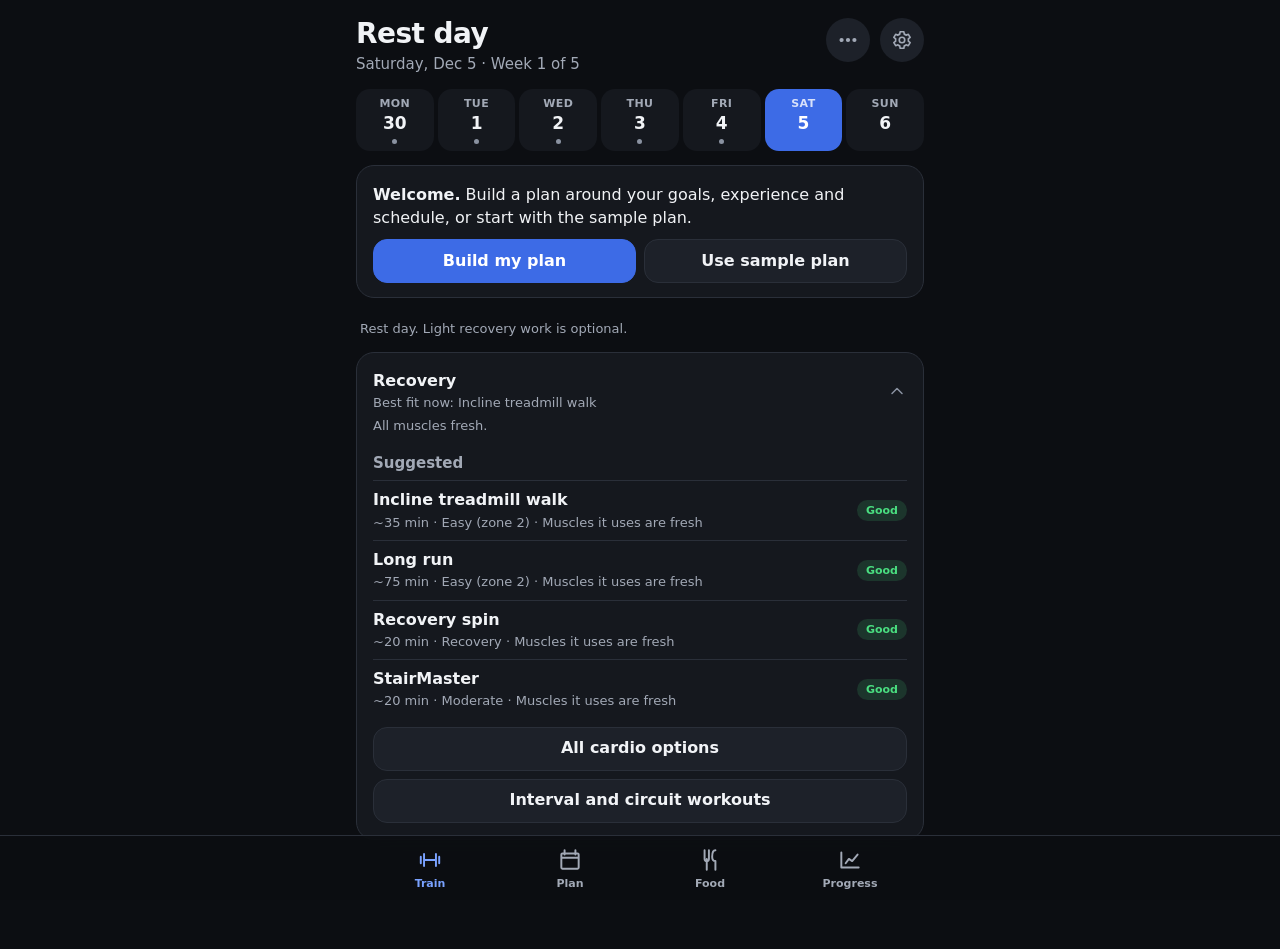
==== commit 5020e2f4: "Add data safeguards and optional encrypted cloud backup - Snapshot untouched data before schema upgr" ====
--- a/index.html
+++ b/index.html
@@ -2,7 +2,7 @@
 <html lang="en" data-theme="dark">
 <head>
   <meta charset="utf-8">
-  <meta http-equiv="Content-Security-Policy" content="default-src 'self'; script-src 'self'; style-src 'self' 'unsafe-inline'; img-src 'self' blob: data: https://raw.githubusercontent.com; connect-src 'self' https://raw.githubusercontent.com; object-src 'none'; base-uri 'self'; form-action 'none'">
+  <meta http-equiv="Content-Security-Policy" content="default-src 'self'; script-src 'self'; style-src 'self' 'unsafe-inline'; img-src 'self' blob: data: https://raw.githubusercontent.com; connect-src 'self' https://raw.githubusercontent.com https://*.workers.dev http://localhost:8787; object-src 'none'; base-uri 'self'; form-action 'none'">
   <meta name="referrer" content="no-referrer">
   <meta name="viewport" content="width=device-width, initial-scale=1, viewport-fit=cover">
   <title>Lift Tracker</title>
--- a/styles.css
+++ b/styles.css
@@ -625,3 +625,147 @@
 .segmented button { flex: 1 1 auto; padding: 0 10px; white-space: nowrap; }
 .title-input { border-bottom: 1px solid transparent; }
 .title-input:focus { border-bottom-color: var(--accent); outline: none; }
+
+/* ==========================================================================
+   v8: list + exercise screen, linking, body map, blocks
+   ========================================================================== */
+:root { --fatigue: #f0605a; --muscle: #3a4150; --silhouette: #232833; }
+:root[data-theme="light"] { --fatigue: #d93f3f; --muscle: #c9ced8; --silhouette: #e3e6ec; }
+@media (prefers-color-scheme: light) { :root:not([data-theme]) { --fatigue: #d93f3f; --muscle: #c9ced8; --silhouette: #e3e6ec; } }
+
+/* Body map */
+.body-pair { display: grid; grid-template-columns: 1fr 1fr; gap: 8px; max-width: 320px; margin: 8px auto 4px; }
+.body-map { width: 100%; height: auto; display: block; }
+.body-map .sil path, .body-map .sil ellipse { fill: var(--silhouette); }
+.body-map .mus { fill: var(--muscle); stroke: var(--bg); stroke-width: 1.2; stroke-linejoin: round; }
+.body-map .mus.on { fill: color-mix(in srgb, var(--fatigue) calc(var(--v) * 100%), var(--muscle)); }
+.mini-body .mus.on { fill: var(--text); }
+.mini-body .mus, .mini-body .sil path, .mini-body .sil ellipse { stroke: var(--surface-2); }
+.scale { display: flex; align-items: center; gap: 8px; justify-content: center; font-size: 0.75rem; color: var(--muted); margin: 4px 0 8px; }
+.scale i { width: 90px; height: 6px; border-radius: 3px; background: linear-gradient(90deg, var(--muscle), var(--fatigue)); }
+.muscle-row .mi { width: 40px; height: 40px; border-radius: 10px; background: var(--surface-2); overflow: hidden; flex: none; display: inline-flex; }
+.muscle-row .mi svg { width: 100%; height: 100%; }
+.pct { font-weight: 700; font-variant-numeric: tabular-nums; color: var(--good); }
+.pct.mid { color: var(--warn); }
+.pct.low { color: var(--bad); }
+
+/* Target muscles strip */
+.targets h2, .list-head h2 { font-size: 1.25rem; margin: 0; }
+.targets { margin: 4px 0 18px; }
+.target-strip { display: flex; gap: 12px; overflow-x: auto; scrollbar-width: none; padding: 10px 0 2px; }
+.target-strip::-webkit-scrollbar { display: none; }
+.target-tile { flex: none; width: 76px; display: flex; flex-direction: column; align-items: center; gap: 6px; }
+.tile-art { position: relative; width: 72px; height: 72px; border-radius: 16px; background: var(--surface); border: 1px solid var(--line); display: block; }
+.tile-art svg { width: 100%; height: 100%; }
+.pct-badge { position: absolute; right: -4px; bottom: -6px; font-size: 0.6875rem; font-weight: 700; padding: 2px 6px; border-radius: 999px; background: var(--surface-3); color: var(--text); border: 2px solid var(--bg); font-variant-numeric: tabular-nums; }
+.pct-badge.mid { color: var(--warn); }
+.pct-badge.low { color: var(--bad); }
+.tile-name { font-size: 0.8125rem; font-weight: 600; text-align: center; }
+
+/* Exercise list */
+.list-head { display: flex; align-items: center; justify-content: space-between; margin: 6px 0 8px; }
+.ex-item { position: relative; display: flex; align-items: center; gap: 6px; padding: 6px 0; }
+.ex-item + .ex-item, .link-group + .ex-item, .ex-item + .link-group { border-top: 1px solid var(--line); }
+.ex-item-main { flex: 1; min-width: 0; display: flex; align-items: center; gap: 14px; border: 0; background: none; text-align: left; padding: 4px 0; min-height: 64px; }
+.thumb { width: 64px; height: 64px; border-radius: 14px; overflow: hidden; flex: none; background: var(--surface-2); display: inline-flex; }
+.thumb img { width: 100%; height: 100%; object-fit: cover; }
+.thumb svg { width: 100%; height: 100%; }
+.thumb.sm { width: 44px; height: 44px; border-radius: 10px; }
+.ex-name2 { display: block; font-weight: 600; font-size: 1rem; line-height: 1.25; }
+.ex-item .ex-meta { display: block; margin-top: 3px; }
+.ex-item.is-done .ex-name2 { color: var(--muted); }
+.row-notice { display: block; font-size: 0.75rem; margin-top: 3px; color: var(--muted); }
+.row-notice.warn { color: var(--warn); }
+.row-notice.bad { color: var(--bad); }
+.ex-item.is-selected { background: var(--accent-soft); border-radius: 14px; }
+.sel { display: inline-flex; align-items: center; justify-content: center; width: 36px; height: var(--tap); flex: none; }
+.sel input { width: 22px; height: 22px; accent-color: var(--accent-strong); }
+.link-group { position: relative; padding: 4px 0 4px 14px; margin: 4px 0; }
+.link-group::before { content: ""; position: absolute; left: 0; top: 30px; bottom: 14px; width: 2px; border-radius: 1px; background: var(--accent); opacity: 0.7; }
+.link-group .ex-item + .ex-item { border-top: 0; }
+.link-label { font-size: 0.8125rem; color: var(--muted); padding: 6px 0 2px; }
+.link-label b { color: var(--accent); font-weight: 600; }
+.select-bar {
+  position: sticky; bottom: calc(var(--tabbar-h) + 8px + env(safe-area-inset-bottom)); z-index: 6; display: flex; align-items: center; gap: 8px;
+  background: var(--surface-3); border: 1px solid var(--line-strong); border-radius: 16px; padding: 8px 8px 8px 14px; margin: 10px 0; box-shadow: var(--shadow);
+}
+.select-bar .muted { flex: 1; }
+.select-bar .btn { margin: 0; }
+
+/* Exercise screen */
+.ex-screen { margin-top: calc(-1 * (env(safe-area-inset-top) + 14px)); }
+.ex-hero { position: relative; margin: 0 -16px 14px; height: 240px; background: var(--surface-2); overflow: hidden; }
+.ex-hero img { width: 100%; height: 100%; object-fit: cover; }
+.hero-body { height: 100%; display: flex; align-items: center; justify-content: center; }
+.hero-body .body-pair { width: 200px; }
+.hero-btn { position: absolute; top: calc(env(safe-area-inset-top) + 10px); left: 12px; background: rgb(12 14 18 / 0.6); color: #fff; backdrop-filter: blur(8px); -webkit-backdrop-filter: blur(8px); }
+.hero-btn.right { left: auto; right: 12px; }
+.ex-title-row { display: flex; align-items: flex-start; justify-content: space-between; gap: 12px; }
+.ex-title-row h1 { font-size: 1.625rem; }
+.ex-title-row .btn { flex: none; display: inline-flex; align-items: center; gap: 4px; }
+.ex-title-row .btn .ic { width: 14px; height: 14px; fill: currentColor; margin: 0; }
+.ex-screen .quick-row { margin: 14px 0 10px; }
+.group-note { font-size: 0.875rem; color: var(--muted); margin: 0 0 10px; }
+.group-note b { color: var(--accent); font-weight: 600; }
+.group-note .cur { color: var(--text); font-weight: 600; }
+.aim-line { font-weight: 600; margin: 6px 0 2px; }
+.set-table { margin: 14px 0 4px; }
+.set-head { display: grid; grid-template-columns: 40px 1fr 1fr 52px; gap: 8px; font-size: 0.75rem; color: var(--muted); padding: 0 0 6px; }
+.set-row { display: grid; grid-template-columns: 40px 1fr 1fr 52px; gap: 8px; align-items: center; margin-bottom: 8px; }
+.set-badge { width: 34px; height: 34px; border-radius: 50%; border: 0; background: var(--surface-2); color: var(--muted); font-weight: 700; font-size: 0.875rem; justify-self: start; }
+.set-row.done .set-badge { background: var(--good); color: var(--on-good); }
+.cell {
+  width: 100%; min-height: 52px; border-radius: 12px; border: 1.5px solid var(--line); background: var(--surface);
+  text-align: center; font-size: 1.25rem; font-weight: 700; font-variant-numeric: tabular-nums; color: var(--text);
+}
+.cell:focus { border-color: var(--accent); outline: none; }
+.set-row.done .cell { border-color: transparent; background: var(--surface-2); color: var(--muted); }
+.set-row .check { width: 52px; min-height: 52px; }
+.set-row.pain .cell { border-color: var(--bad); }
+.set-row.disabled { opacity: 0.4; }
+.set-extra { margin: -4px 0 8px 48px; font-size: 0.75rem; color: var(--muted); }
+.plates { margin: 0 0 4px; }
+.ex-nav {
+  position: sticky; bottom: calc(var(--tabbar-h) + 8px + env(safe-area-inset-bottom)); z-index: 6; display: flex; gap: 8px;
+  margin-top: 20px; padding: 10px 0; background: var(--bg);
+}
+.ex-nav .btn { margin: 0; min-height: 52px; }
+.ex-nav .btn .ic { margin: 0; }
+body.resting .ex-nav { bottom: calc(var(--tabbar-h) + 104px + env(safe-area-inset-bottom)); }
+
+/* Blocks */
+.block-card h3 { margin: 0; }
+.focus-row { gap: 12px; }
+.delta { font-weight: 700; font-size: 0.875rem; font-variant-numeric: tabular-nums; }
+.delta.up { color: var(--good); }
+.delta.down { color: var(--bad); }
+.seg-mini.wide { display: flex; }
+.seg-mini.wide button { flex: 1; }
+.stepper-row { gap: 14px; }
+.stepper-row .step { width: var(--tap); min-height: var(--tap); font-size: 1.3rem; }
+
+.set-row.done .check { background: var(--good); border-color: var(--good); color: var(--on-good); }
+.ex-screen { padding-bottom: 8px; }
+
+/* ---------- v9: conditioning ---------- */
+.tpl { padding: 14px 0; border-bottom: 1px solid var(--line); }
+.tpl:last-of-type { border-bottom: 0; }
+.tpl p { margin: 4px 0 10px; }
+.tpl-items { color: var(--text); line-height: 1.45; }
+.tpl .row { gap: 8px; }
+.check.play { color: var(--accent); border-color: var(--accent); }
+.check.play .ic { fill: currentColor; stroke: none; }
+
+/* ---------- v9: data safety ---------- */
+.banner.bad { border-color: var(--bad); }
+.banner.bad b { color: var(--bad); }
+.text-btn.inline { display: inline; min-height: 0; padding: 0; font-size: inherit; }
+.backup-card .row { align-items: center; gap: 12px; }
+.backup-card p { margin: 2px 0 0; }
+.backup-card .btn { flex: none; white-space: nowrap; }
+
+.code-box { font-family: ui-monospace, "SF Mono", Menlo, monospace; font-size: 1.25rem; letter-spacing: 0.04em; text-align: center; background: var(--bg); border: 1px solid var(--line); border-radius: 12px; padding: 14px; margin: 12px 0; user-select: all; -webkit-user-select: all; word-break: break-all; }
+.code-box.small-code { font-size: 0.8125rem; letter-spacing: 0; text-align: left; }
+.bad-text { color: var(--bad); }
+.list-group.flush { margin: 10px -16px -16px; border: 0; border-top: 1px solid var(--line); border-radius: 0; background: transparent; }
+.wrap-any { word-break: break-all; text-align: right; }
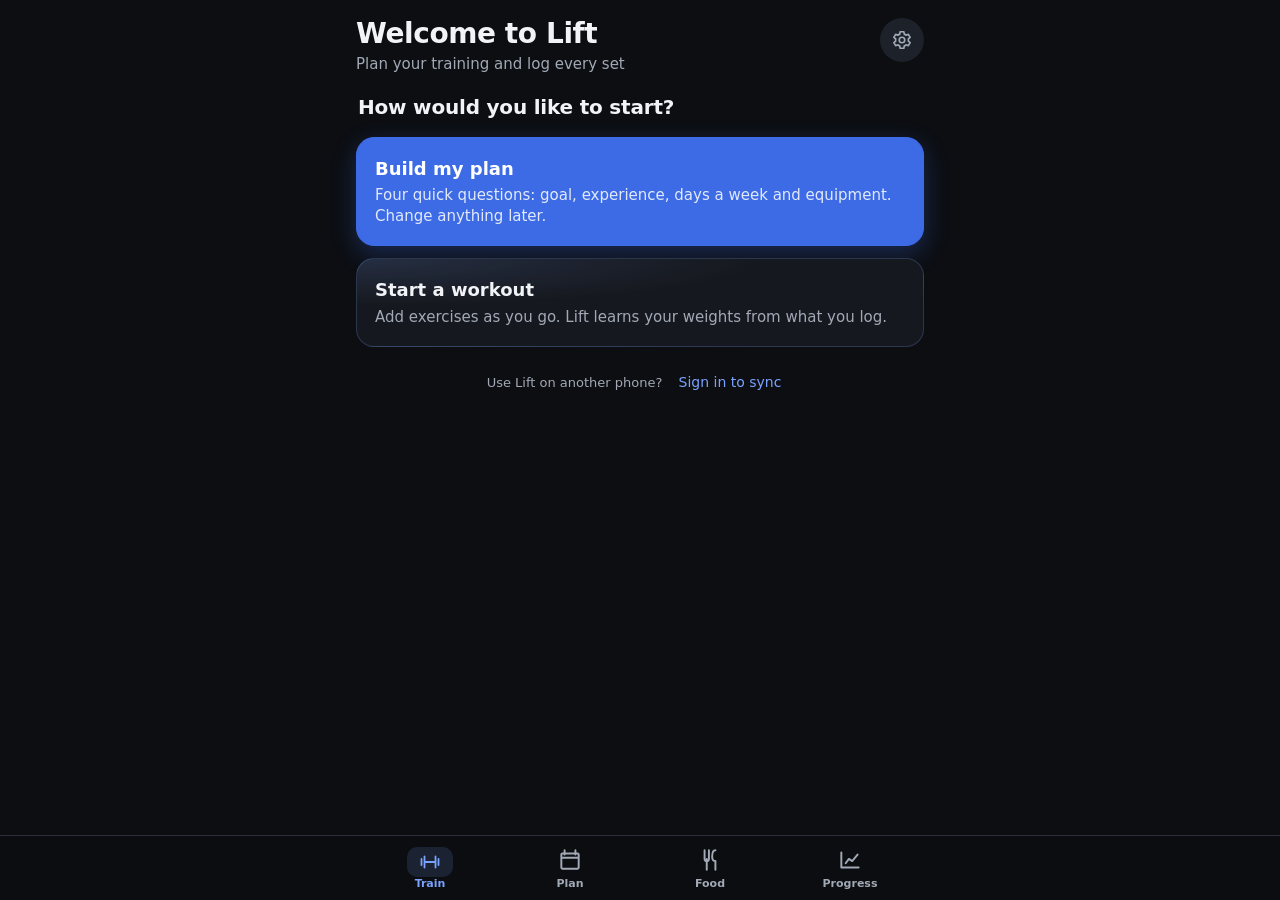
==== commit e6dff1e3: "People posts with photos and video, likes and comments; better first run - Share a new best (with it" ====
--- a/index.html
+++ b/index.html
@@ -2,7 +2,7 @@
 <html lang="en" data-theme="dark">
 <head>
   <meta charset="utf-8">
-  <meta http-equiv="Content-Security-Policy" content="default-src 'self'; script-src 'self'; style-src 'self' 'unsafe-inline'; img-src 'self' blob: data: https://raw.githubusercontent.com; connect-src 'self' https://raw.githubusercontent.com https://*.workers.dev http://localhost:8787; object-src 'none'; base-uri 'self'; form-action 'none'">
+  <meta http-equiv="Content-Security-Policy" content="default-src 'self'; script-src 'self'; style-src 'self' 'unsafe-inline'; img-src 'self' blob: data: https://raw.githubusercontent.com https://*.workers.dev http://localhost:8787; media-src 'self' blob: https://*.workers.dev http://localhost:8787; connect-src 'self' https://raw.githubusercontent.com https://*.workers.dev http://localhost:8787; object-src 'none'; base-uri 'self'; form-action 'none'">
   <meta name="referrer" content="no-referrer">
   <meta name="viewport" content="width=device-width, initial-scale=1, viewport-fit=cover">
   <title>Lift Tracker</title>
--- a/styles.css
+++ b/styles.css
@@ -769,3 +769,813 @@
 .bad-text { color: var(--bad); }
 .list-group.flush { margin: 10px -16px -16px; border: 0; border-top: 1px solid var(--line); border-radius: 0; background: transparent; }
 .wrap-any { word-break: break-all; text-align: right; }
+
+/* ---------- v10: refinements (HIG type weights, quieter surfaces), pain picker, energy ---------- */
+/* Apple's large titles are bold, not black; heavier weights read as shouting on small screens. */
+h1 { font-weight: 700; letter-spacing: -0.015em; }
+.hero-num, .empty .big, #rest-time, .goal-val { font-weight: 700; }
+/* Quieter surfaces: separate cards by tone and spacing, with only a hairline edge. */
+:root { --hairline: rgb(255 255 255 / 0.06); }
+:root[data-theme="light"] { --hairline: rgb(15 17 21 / 0.07); }
+@media (prefers-color-scheme: light) { :root:not([data-theme]) { --hairline: rgb(15 17 21 / 0.07); } }
+.card, .list-group, .stat, .banner { border-color: var(--hairline); }
+.card + .btn.block, .card + .list-group { margin-top: 4px; }
+.card h3 { font-size: 1.0625rem; font-weight: 600; }
+.stats { grid-template-columns: repeat(2, 1fr); }
+button.stat { font: inherit; color: inherit; cursor: pointer; }
+.pill.good { background: var(--good-soft); color: var(--good); border-radius: 999px; padding: 2px 8px; font-size: 0.75rem; font-weight: 600; }
+.plan-actions { display: flex; flex-wrap: wrap; gap: 4px 16px; padding-top: 8px; }
+.small-text { font-size: 0.875rem; }
+.fr-pct b { font-weight: 600; }
+
+/* Slim reminder row */
+.slim-banner { display: flex; align-items: center; gap: 10px; padding: 10px 12px 10px 16px; margin-bottom: 12px; border-radius: var(--radius); background: var(--accent-soft); }
+.slim-banner .pick-sub { display: block; }
+
+/* Energy balance */
+.energy-nums { display: grid; grid-template-columns: repeat(3, 1fr); gap: 8px; margin: 6px 0 12px; }
+.energy-nums > div { display: flex; flex-direction: column; gap: 2px; }
+.energy-nums b { font-size: 1.375rem; font-weight: 700; font-variant-numeric: tabular-nums; letter-spacing: -0.01em; }
+.energy-nums b.neg { color: var(--accent); }
+.energy-nums b.pos { color: var(--warn); }
+.energy-bar { display: flex; height: 8px; border-radius: 4px; overflow: hidden; gap: 2px; margin-bottom: 8px; }
+.energy-bar i, .energy-legend .dot { background: var(--surface-3); }
+.en-rest { background: var(--surface-3) !important; }
+.en-life { background: color-mix(in srgb, var(--accent) 45%, var(--surface-3)) !important; }
+.en-ex { background: var(--accent) !important; }
+.energy-legend { display: flex; flex-wrap: wrap; gap: 4px 14px; color: var(--muted); margin: 0 0 8px; }
+.energy-legend .dot { display: inline-block; width: 8px; height: 8px; border-radius: 50%; margin-right: 6px; vertical-align: 1px; }
+
+/* Pain picker */
+.pain-map { max-width: 260px; margin: 8px auto 4px; }
+.pain-map .mus, .pain-map .joint { cursor: pointer; }
+.pain-map .mus.hint { stroke: var(--accent); stroke-width: 1.6; }
+.pain-map .mus.sel { fill: var(--bad); }
+.joint { fill: var(--surface-3); stroke: var(--muted); stroke-width: 1.4; }
+.joint.sel { fill: var(--bad); stroke: var(--bad); }
+.pain-sel { min-height: 36px; justify-content: center; }
+.pain-list summary { color: var(--accent); font-size: 0.9375rem; padding: 8px 0; cursor: pointer; }
+.pain-list .row { gap: 8px; }
+.pain-list select { flex: 1; min-width: 0; }
+.pain-levels { display: grid; grid-template-columns: repeat(3, 1fr); gap: 8px; }
+.pain-levels button { display: flex; flex-direction: column; align-items: flex-start; gap: 2px; padding: 10px 12px; min-height: 56px; border-radius: var(--radius-sm); border: 1.5px solid var(--line-strong); background: transparent; color: var(--text); font: inherit; text-align: left; cursor: pointer; }
+.pain-levels button span { font-size: 0.75rem; color: var(--muted); }
+.pain-levels button.on.lv-1 { border-color: var(--warn); background: var(--warn-soft); }
+.pain-levels button.on.lv-2 { border-color: #fb923c; background: rgb(251 146 60 / 0.14); }
+.pain-levels button.on.lv-3 { border-color: var(--bad); background: var(--bad-soft); }
+#pain-advice { min-height: 1em; margin: 10px 0; }
+
+/* Pain on Today and the exercise screen */
+.pain-row { display: flex; align-items: center; gap: 12px; padding: 10px 0; border-top: 1px solid var(--line); }
+.pain-row:first-of-type { border-top: 0; }
+.lv-dot { width: 10px; height: 10px; border-radius: 50%; flex: none; }
+.lv-dot.lv-1 { background: var(--warn); } .lv-dot.lv-2 { background: #fb923c; } .lv-dot.lv-3 { background: var(--bad); }
+.pain-advice { border-left: 3px solid var(--warn); background: var(--warn-soft); border-radius: 0 var(--radius-sm) var(--radius-sm) 0; padding: 10px 12px; margin: 10px 0; }
+.pain-advice.lv-2 { border-left-color: #fb923c; background: rgb(251 146 60 / 0.12); }
+.pain-advice.lv-3 { border-left-color: var(--bad); background: var(--bad-soft); }
+.pain-advice p { margin: 0 0 8px; }
+.pain-advice .row { gap: 8px; }
+.pain-card .row.between + .pain-row { border-top: 0; }
+.energy-nums b.neg, .energy-nums b.pos { color: var(--text); }
+.en-rest { background: color-mix(in srgb, var(--text) 22%, var(--surface-2)) !important; }
+.energy-legend .dot.en-rest { background: color-mix(in srgb, var(--text) 22%, var(--surface-2)) !important; }
+.fr-pct { white-space: nowrap; }
+.fresh-row.vol { grid-template-columns: 92px 1fr auto; }
+
+/* ---------- v11: flexible week, recovery, finishers, running goal, sharing ---------- */
+.week-bar { display: flex; gap: 8px; margin-bottom: 12px; }
+.avail-list { display: flex; flex-direction: column; gap: 6px; margin: 10px 0; }
+.avail-row { display: flex; align-items: center; gap: 8px; padding: 6px 10px; border-radius: var(--radius-sm); background: var(--surface-2); }
+.avail-row.on { background: var(--accent-soft); }
+.avail-day { display: flex; align-items: center; gap: 10px; flex: 1; min-height: 44px; font-weight: 600; }
+.avail-day input { width: 22px; height: 22px; accent-color: var(--accent-strong); }
+.avail-row select { min-width: 0; max-width: 42%; }
+.wk-preview { display: flex; flex-direction: column; }
+.wk-day { display: flex; gap: 12px; padding: 8px 0; border-top: 1px solid var(--line); font-size: 0.9375rem; }
+.wk-day:first-child { border-top: 0; }
+.wk-day > b { width: 36px; flex: none; }
+.wk-notes { margin: 8px 0 12px; padding-left: 18px; color: var(--muted); font-size: 0.8125rem; }
+.wk-notes li { margin: 2px 0; }
+.recov-row { display: flex; align-items: center; gap: 10px; padding: 8px 0; border-top: 1px solid var(--line); flex-wrap: wrap; }
+.recov-card h3 + .recov-row { border-top: 0; }
+.notready-card { border-left: 3px solid var(--warn); }
+.list-group.flush-inner { margin: 8px 0; }
+.run-row { display: flex; gap: 12px; padding: 8px 0; border-top: 1px solid var(--line); }
+.run-row > b { width: 36px; flex: none; }
+.cond-target { margin: 4px 0; font-size: 0.9375rem; }
+.cond-target b { color: var(--accent); font-weight: 600; }
+.fin-list { margin: 8px 0 14px; padding-left: 22px; }
+.fin-list li { margin: 4px 0; }
+.steps { padding-left: 22px; margin: 8px 0 12px; }
+.steps li { margin: 6px 0; line-height: 1.45; }
+.finish-bar .btn.block:not(.primary) { margin-bottom: 8px; }
+
+/* ---------- v12: logging layout, live workout bar, week rings, ribbon, swipe ---------- */
+/* Rounded numerals for the numbers people read at a glance (as in Apple Fitness). */
+.num, .hero-num, .stat b, #rest-time, .cell, .energy-nums b, .set-badge, .prev {
+  font-family: ui-rounded, "SF Pro Rounded", -apple-system, BlinkMacSystemFont, system-ui, sans-serif;
+  font-variant-numeric: tabular-nums;
+}
+
+/* Set table: Set | Previous | lb | Reps | check */
+.set-table { overflow-x: clip; }
+.set-head.lift, .set-row.lift { grid-template-columns: 34px minmax(58px, 0.85fr) 1fr 1fr 48px; gap: 6px; }
+.set-head.lift span { text-align: center; }
+.set-head.lift span:first-child { text-align: left; padding-left: 6px; }
+.set-row { position: relative; border-radius: 12px; transition: transform 0.18s ease, background-color 0.2s ease; }
+.set-row.lift { margin-bottom: 4px; padding: 3px 0; }
+.set-row.lift .cell { min-height: 44px; font-size: 1.125rem; border-color: transparent; background: var(--surface-2); }
+.set-row.lift .cell:focus { border-color: var(--accent); background: var(--surface); }
+.set-row.lift .check { width: 44px; min-height: 44px; border-radius: 10px; background: var(--surface-2); border-color: transparent; color: var(--faint); justify-self: end; }
+.set-row.lift .set-badge { width: 30px; height: 30px; margin-left: 2px; }
+.prev { min-height: 44px; border: 0; background: none; color: var(--muted); font-size: 0.875rem; font-weight: 500; text-align: center; padding: 0; white-space: nowrap; }
+.prev.none { display: flex; align-items: center; justify-content: center; color: var(--faint); }
+.prev:disabled { opacity: 0.7; }
+/* A finished set tints the whole row (as in Hevy and Strong), so progress reads at a glance. */
+.set-row.lift.done { background: var(--good-soft); }
+.set-row.lift.done .cell { background: transparent; color: var(--text); }
+.set-row.lift.done .check { background: var(--good); border-color: var(--good); color: var(--on-good); animation: pop 0.22s ease; }
+.set-row.lift.done .set-badge { background: transparent; color: var(--good); }
+@keyframes pop { 0% { transform: scale(0.82); } 60% { transform: scale(1.08); } 100% { transform: scale(1); } }
+.set-badge.ty-w { background: var(--warn-soft); color: var(--warn); }
+.set-badge.ty-d { background: rgb(167 139 250 / 0.16); color: var(--legs); }
+.set-badge.ty-f { background: var(--bad-soft); color: var(--bad); }
+
+/* Swipe actions */
+.swipe-act { position: absolute; left: calc(100% + 8px); top: 0; bottom: 0; width: 76px; border: 0; border-radius: 12px; background: var(--bad); color: #fff; font: inherit; font-weight: 600; font-size: 0.875rem; }
+.ex-list { overflow-x: clip; }
+.ex-item { transition: transform 0.18s ease; }
+
+/* Expanded list */
+.ex-full { background: var(--surface); border: 1px solid var(--hairline); border-radius: var(--radius); padding: 10px 12px 8px; margin-bottom: 10px; }
+.link-group .ex-full { margin-left: 4px; }
+.ex-full-head { display: flex; align-items: center; gap: 6px; }
+.ex-full .set-table { margin: 8px 0 2px; }
+.ex-full.is-done { border-color: color-mix(in srgb, var(--good) 35%, transparent); }
+.ex-full .ex-item-main { min-height: 48px; }
+
+/* Live workout bar: pinned, frosted like the tab bar */
+.workout-bar {
+  position: sticky; top: 0; z-index: 15; display: flex; align-items: center; gap: 12px;
+  margin: calc(-14px - env(safe-area-inset-top)) -16px 12px; padding: calc(env(safe-area-inset-top) + 8px) 16px 9px;
+  background: color-mix(in srgb, var(--bg) 82%, transparent); backdrop-filter: blur(18px) saturate(1.4); -webkit-backdrop-filter: blur(18px) saturate(1.4);
+  border-bottom: 1px solid var(--hairline);
+}
+.wb-info { flex: 1; display: flex; align-items: baseline; gap: 10px; }
+.wb-info b { font-size: 1.25rem; font-weight: 700; letter-spacing: -0.01em; }
+.wb-progress { position: absolute; left: 0; bottom: -1px; height: 2px; background: var(--accent); border-radius: 0 2px 2px 0; transition: width 0.3s ease; }
+.workout-bar + .ex-screen .ex-hero { margin-top: -12px; }
+
+/* Rings (one colour per goal, soft track of the same colour, as in Apple's activity rings) */
+.ring circle { fill: none; stroke-linecap: round; }
+.ring .ring-fg { transition: stroke-dasharray 0.5s ease; }
+.r-lift .ring-fg { stroke: var(--accent); } .r-lift .ring-bg { stroke: var(--accent-soft); }
+.r-cardio .ring-fg { stroke: var(--cardio); } .r-cardio .ring-bg { stroke: rgb(251 146 60 / 0.16); }
+.r-protein .ring-fg { stroke: var(--good); } .r-protein .ring-bg { stroke: var(--good-soft); }
+.week-strip { display: flex; justify-content: space-between; gap: 8px; width: 100%; margin: 0 0 12px; padding: 10px 14px; border: 1px solid var(--hairline); border-radius: var(--radius); background: var(--surface); color: var(--text); font: inherit; text-align: left; }
+.wk-item { display: flex; align-items: center; gap: 8px; min-width: 0; }
+.wk-item > span { display: flex; flex-direction: column; line-height: 1.15; }
+.wk-item b { font-size: 0.9375rem; font-weight: 700; }
+.wk-item .muted { font-size: 0.6875rem; }
+.ring-row { display: grid; grid-template-columns: repeat(3, 1fr); gap: 8px; margin-top: 6px; }
+.ring-stat { display: flex; flex-direction: column; align-items: center; gap: 2px; text-align: center; }
+.ring-wrap { position: relative; width: 84px; height: 84px; margin-bottom: 4px; }
+.ring-wrap b { position: absolute; inset: 0; display: flex; align-items: center; justify-content: center; font-size: 1.375rem; font-weight: 700; }
+.ring-label { font-weight: 600; font-size: 0.9375rem; }
+
+/* Hero photo fades into the page (as in Fitbod), so the title sits on a clean background */
+.ex-hero::after { content: ""; position: absolute; left: 0; right: 0; bottom: 0; height: 72px; background: linear-gradient(to bottom, transparent, var(--bg)); pointer-events: none; }
+
+/* Food: one row with every way to add */
+.ribbon { display: grid; grid-template-columns: repeat(4, 1fr); gap: 8px; margin-bottom: 6px; }
+.ribbon button { display: flex; flex-direction: column; align-items: center; justify-content: center; gap: 6px; min-height: 64px; padding: 8px 4px; border: 1px solid var(--hairline); border-radius: 14px; background: var(--surface); color: var(--text); font: inherit; font-size: 0.75rem; font-weight: 600; }
+.ribbon button .ic { width: 22px; height: 22px; color: var(--accent); }
+.ribbon button:disabled { opacity: 0.4; }
+.quick-links { margin: 0 2px 12px; }
+
+/* Tips and the "why" sheet */
+.tip { display: flex; align-items: flex-start; gap: 10px; padding: 12px 14px; margin-bottom: 12px; border-radius: var(--radius); background: var(--accent-soft); }
+.tip p { margin: 0; flex: 1; font-size: 0.875rem; line-height: 1.45; }
+.why-row { padding: 10px 0; border-top: 1px solid var(--line); }
+.why-row:first-of-type { border-top: 0; }
+.why-row p { margin: 4px 0 0; }
+.link-btn.inline { display: inline; min-height: 0; padding: 0; font-size: inherit; }
+.recovery.in-sheet { margin-bottom: 12px; }
+
+@media (prefers-reduced-motion: reduce) {
+  .set-row, .ex-item, .ring .ring-fg, .wb-progress { transition: none; }
+  .set-row.lift.done .check { animation: none; }
+}
+
+/* Focus lifts picker */
+.chip.ghost { background: transparent; border-style: dashed; color: var(--muted); }
+.chip.search-chip { color: var(--accent); display: inline-flex; align-items: center; gap: 6px; }
+.chip.search-chip .ic { width: 16px; height: 16px; }
+.accent-text { color: var(--accent); }
+.fx-day { padding-bottom: 6px; border-bottom: 1px solid var(--line); }
+.fx-day:last-of-type { border-bottom: 0; }
+
+/* ---------- v13: weightier controls, pills, floating start, help, interactive recovery ---------- */
+/* Buttons: filled, bolder, and they respond to a press. */
+button { touch-action: manipulation; }
+.btn { min-height: 48px; border: 0; background: var(--surface-3); font-weight: 650; letter-spacing: -0.005em; transition: transform 0.08s ease, filter 0.12s ease; }
+.btn.sm { min-height: 40px; }
+.btn.primary { background: var(--accent-strong); box-shadow: 0 6px 18px -8px var(--accent-strong); }
+.btn.plain, .btn.ghost { background: transparent; box-shadow: none; }
+.btn.danger { background: var(--bad-soft); border: 0; }
+.btn:active, .chip:active, .pill:active, .cta:active, .list-row:active, .ribbon button:active, .icon-btn:active { transform: scale(0.97); filter: brightness(1.15); }
+.btn:disabled { opacity: 0.45; }
+.chip { border: 0; background: var(--surface-2); font-weight: 600; transition: transform 0.08s ease; }
+.chip.ghost { border: 1px dashed var(--line-strong); }
+.icon-btn { transition: transform 0.08s ease; }
+.link-btn { font-weight: 650; }
+.segmented button { font-weight: 650; }
+
+/* Time and gym pills under the title (as in Fitbod) */
+.day-pills { display: flex; align-items: center; gap: 8px; margin: 0 0 14px; flex-wrap: wrap; }
+.pill { display: inline-flex; align-items: center; gap: 4px; min-height: 38px; padding: 0 12px 0 14px; border: 0; border-radius: 999px; background: var(--surface-3); color: var(--text); font: inherit; font-weight: 650; font-size: 0.9375rem; transition: transform 0.08s ease; }
+.pill .ic { width: 16px; height: 16px; color: var(--muted); }
+.pill-note { color: var(--muted); font-size: 0.875rem; margin-left: 4px; }
+
+/* One clear primary action, floating above the tab bar */
+.cta { position: fixed; left: max(16px, calc(50% - 284px)); right: max(16px, calc(50% - 284px)); bottom: calc(var(--tabbar-h) + 14px + env(safe-area-inset-bottom)); z-index: 18; min-height: 54px; border: 0; border-radius: 999px; background: var(--accent-strong); color: var(--on-accent); font: inherit; font-weight: 700; font-size: 1.0625rem; box-shadow: 0 10px 28px -8px var(--accent-strong), 0 2px 8px rgb(0 0 0 / 0.35); transition: transform 0.08s ease; }
+#main:has(.cta) { padding-bottom: calc(var(--tabbar-h) + 100px + env(safe-area-inset-bottom)); }
+
+/* "?" help */
+.help-btn { display: inline-flex; align-items: center; justify-content: center; width: 22px; height: 22px; margin-left: 4px; border: 0; border-radius: 50%; background: var(--surface-3); color: var(--muted); font: inherit; font-size: 0.75rem; font-weight: 700; vertical-align: 1px; position: relative; }
+.help-btn::after { content: ""; position: absolute; inset: -11px; }
+.help-btn[aria-expanded="true"] { background: var(--accent-soft); color: var(--accent); }
+.help-text { margin: 4px 0 8px; font-size: 0.8125rem; color: var(--muted); line-height: 1.45; }
+
+.eyebrow { display: block; font-size: 0.6875rem; font-weight: 700; letter-spacing: 0.06em; text-transform: uppercase; color: var(--gold); margin-bottom: 1px; }
+.week-note { margin: -6px 2px 12px; }
+.tile-row { display: grid; grid-template-columns: 1fr 1fr; gap: 8px; margin-top: 14px; }
+.tile { display: flex; align-items: baseline; justify-content: space-between; padding: 10px 14px; border-radius: 12px; background: var(--surface-2); }
+.tile span { color: var(--muted); font-size: 0.8125rem; }
+.tile b { font-size: 1.125rem; }
+
+/* Recovery map: tap targets, selection, pain outline */
+.rec-map { max-width: 340px; }
+.rec-map .mus, .rec-map .joint { cursor: pointer; }
+.rec-map .joint { r: 5px; fill: transparent; stroke: transparent; }
+.rec-map .joint.hurt { fill: var(--warn); stroke: var(--bg); }
+.rec-map .mus.hurt { stroke: var(--warn); stroke-width: 2.2; }
+.rec-map .picked { stroke: var(--text); stroke-width: 2.4; }
+.rec-map .joint.picked { fill: var(--text); }
+.hurt-key { display: inline-flex; align-items: center; gap: 5px; margin-left: 10px; }
+.hurt-key::before { content: ""; width: 10px; height: 10px; border-radius: 3px; border: 2px solid var(--warn); }
+.rec-detail { background: var(--surface-2); border-radius: 14px; padding: 12px 14px; margin: 6px 0 10px; }
+.rec-detail-head { display: flex; align-items: center; justify-content: space-between; gap: 10px; }
+.rec-detail-head h4 { margin: 0; font-size: 1.0625rem; }
+.rec-stat { display: flex; align-items: center; gap: 12px; margin-top: 8px; }
+.rec-stat > b { font-size: 1.75rem; font-weight: 700; min-width: 68px; }
+.rec-stat > span { display: flex; flex-direction: column; }
+.rec-detail .pain-row:first-of-type { border-top: 1px solid var(--line); margin-top: 10px; }
+.rec-chips .chip b { margin-left: 4px; color: var(--muted); font-weight: 600; }
+.center { text-align: center; }
+.btn { white-space: nowrap; }
+.recov-row { flex-wrap: nowrap; padding: 6px 0; }
+.recov-row b.grow { font-size: 0.9375rem; }
+
+/* ---------- v14: editable warm-ups, calendar, pull-to-dismiss ---------- */
+.set-head.warm, .set-row.warm { grid-template-columns: 34px 1fr 1fr 48px; gap: 6px; }
+.set-row.warm { margin-bottom: 2px; padding: 3px 0; row-gap: 0; }
+.set-row.warm .cell { min-height: 40px; font-size: 1rem; border-color: transparent; background: var(--surface-2); }
+.set-row.warm .check { width: 44px; min-height: 40px; border-radius: 10px; background: var(--surface-2); border-color: transparent; color: var(--faint); justify-self: end; }
+.set-row.warm.done { background: var(--good-soft); }
+.set-row.warm.done .cell { background: transparent; color: var(--muted); }
+.set-row.warm.done .check { background: var(--good); color: var(--on-good); }
+.wu-plates { grid-column: 2 / 4; font-size: 0.75rem; color: var(--muted); padding: 0 4px 4px; }
+.set-head.warm { margin-top: 4px; }
+.warmup[open] summary { margin-bottom: 2px; }
+
+.cal-head { display: flex; align-items: center; justify-content: space-between; }
+.cal-head h3 { margin: 0; }
+.cal-grid { display: grid; grid-template-columns: repeat(7, 1fr); gap: 4px; }
+.cal-wd { text-align: center; font-size: 0.6875rem; font-weight: 600; color: var(--muted); padding: 8px 0 4px; }
+.cal-cell { display: flex; flex-direction: column; align-items: center; justify-content: center; gap: 1px; min-height: 46px; border: 0; border-radius: 12px; background: transparent; color: var(--text); font: inherit; padding: 2px 0; }
+.cal-cell.empty { min-height: 0; }
+.cal-n { font-weight: 600; font-size: 0.9375rem; line-height: 1.1; }
+.cal-m { font-size: 0.625rem; font-weight: 600; min-height: 12px; }
+.cal-cell.lift { background: var(--accent-soft); }
+.cal-cell.lift .cal-n { color: var(--accent); }
+.cal-cell.lift .cal-m { color: var(--accent); }
+.cal-cell.today { box-shadow: inset 0 0 0 1.5px var(--text); }
+.cal-cell.future { color: var(--faint); }
+.cal-dot { width: 5px; height: 5px; border-radius: 50%; background: var(--cardio); margin-top: 3px; }
+.tile-row.three { grid-template-columns: repeat(3, 1fr); }
+
+#sheet-body, #rest { will-change: transform; }
+.grabber { cursor: grab; }
+.set-row.warm .set-badge { display: flex; align-items: center; justify-content: center; width: 30px; height: 30px; margin-left: 2px; }
+.set-row.warm.done .set-badge { background: transparent; color: var(--good); }
+.tile-row.three .tile { flex-direction: column; align-items: flex-start; gap: 2px; }
+.tile-row.three .tile b { white-space: nowrap; }
+
+/* ---------- New exercise ---------- */
+.ex-map-pair { max-width: 300px; margin: 4px auto; }
+.ex-map .mus { cursor: pointer; }
+.ex-map .mus.on { fill: color-mix(in srgb, var(--accent) calc(var(--v) * 100%), var(--muscle)); }
+.chip.main { background: var(--accent-strong); color: var(--on-accent); }
+.chip.helper { background: var(--accent-soft); color: var(--accent); }
+.segmented.wrap-seg { flex-wrap: wrap; }
+.segmented.wrap-seg button { flex: 1 1 30%; }
+.new-ex-btn { margin: 4px 0 8px; }
+
+/* ---------- v15: sheet behavior, menus, warm-up/cool-down, builder order ---------- */
+#sheet-body { overscroll-behavior: contain; }
+#sheet { touch-action: none; }
+#sheet-body { touch-action: pan-y; }
+.grabber { width: 44px; margin: 2px auto 12px; position: relative; }
+.grabber::after { content: ""; position: absolute; left: -80px; right: -80px; top: -14px; bottom: -22px; } /* bigger grab area */
+.list-group.menu .list-row { min-height: 54px; font-weight: 600; gap: 14px; }
+.list-group.menu .list-row .ic { width: 20px; height: 20px; color: var(--muted); flex: none; }
+.list-group.menu .danger-row, .list-group.menu .danger-row .ic { color: var(--bad); }
+.toggle-pill { padding: 0 14px; background: transparent; box-shadow: inset 0 0 0 1.5px var(--line-strong); color: var(--muted); }
+.toggle-pill.on { background: var(--accent-soft); box-shadow: none; color: var(--accent); }
+.phase-h { font-size: 0.75rem; font-weight: 700; letter-spacing: 0.06em; text-transform: uppercase; color: var(--muted); margin: 14px 0 2px; }
+.ex-list > .phase-h:first-child { margin-top: 2px; }
+.order-row { display: flex; align-items: center; gap: 8px; padding: 10px 0; border-top: 1px solid var(--line); }
+.order-row:first-of-type { border-top: 0; }
+.order-day { width: 40px; flex: none; }
+.order-name { display: block; font-weight: 600; margin-bottom: 4px; }
+.order-row select { width: 100%; min-height: 40px; }
+.set-badge.ty-d + .prev { visibility: hidden; }
+
+/* ---------- v16: grouped muscles ---------- */
+.vol-group > summary { list-style: none; cursor: pointer; position: relative; }
+.vol-group > summary::-webkit-details-marker { display: none; }
+.vol-group > summary .fr-name::after { content: "›"; display: inline-block; margin-left: 6px; color: var(--faint); transition: transform 0.15s; }
+.vol-group[open] > summary .fr-name::after { transform: rotate(90deg); }
+.fresh-row.vol.sub { padding-left: 12px; font-size: 0.8125rem; min-height: 24px; color: var(--muted); }
+.fresh-row.vol.sub .fr-name { color: var(--muted); }
+.vol-group[open] { background: var(--surface-2); border-radius: 12px; margin: 2px -8px 6px; padding: 2px 8px 6px; }
+.low-note { display: block; font-size: 0.6875rem; font-weight: 600; color: var(--warn); line-height: 1.1; }
+.sub-note { margin: 4px 0 0 12px; }
+.rec-members { margin-top: 10px; border-top: 1px solid var(--line); }
+.rec-member { display: flex; align-items: center; gap: 8px; width: 100%; min-height: 40px; padding: 0 2px; border: 0; border-bottom: 1px solid var(--line); background: none; color: var(--text); font: inherit; text-align: left; }
+.rec-member:last-child { border-bottom: 0; }
+.rec-member .ic { width: 16px; height: 16px; color: var(--faint); }
+button.target-tile { border: 0; background: none; color: inherit; font: inherit; padding: 0; }
+
+/* ---------- v17: plan tools, list search ---------- */
+.plan-day-meta { margin: -4px 0 6px; }
+.list-filter { margin: 4px 0 10px; }
+.card .list-filter { margin-top: 2px; }
+
+/* ---------- v18: sheets fit the screen, workout view, goals ---------- */
+/* Sheets never taller than the visible screen (dvh excludes the iPhone's bars). */
+#sheet-body { max-height: calc(100vh - env(safe-area-inset-top) - 16px); max-height: calc(100dvh - env(safe-area-inset-top) - 16px); padding-top: 0; }
+.sheet-top { position: sticky; top: 0; z-index: 2; display: flex; align-items: center; justify-content: center; min-height: 40px; margin: 0 -18px 2px; background: var(--surface); }
+.sheet-top .grabber { margin: 10px auto 8px; }
+.sheet-x { position: absolute; right: 10px; top: 6px; width: 34px; height: 34px; border: 0; border-radius: 50%; background: var(--surface-3); color: var(--muted); display: flex; align-items: center; justify-content: center; }
+.sheet-x .ic { width: 16px; height: 16px; stroke-width: 2.4; }
+.sheet-x::after { content: ""; position: absolute; inset: -6px; }
+#sheet-body > .sheet-top + h2 { margin-top: 0; padding-right: 40px; }
+
+/* Workout view: no tab bar; the workout bar on top and Finish at the bottom are all you need. */
+body.in-workout { --tabbar-h: 0px; }
+body.in-workout #tabs { display: none; }
+body.in-workout header.top [data-a="open-settings"] { display: none; }
+.back-to-workout { position: fixed; left: 50%; transform: translateX(-50%); bottom: calc(var(--tabbar-h) + 14px + env(safe-area-inset-bottom)); z-index: 18; min-height: 46px; padding: 0 22px; border: 0; border-radius: 999px; background: var(--good); color: var(--on-good); font: inherit; font-weight: 700; box-shadow: 0 8px 24px -8px var(--good); }
+
+.rec-line { display: inline-flex; align-items: center; gap: 6px; margin: 2px 0 8px; padding: 0; border: 0; background: none; color: var(--muted); font: inherit; font-size: 0.875rem; }
+.rec-line b { color: var(--text); font-weight: 600; }
+.rec-line .ic { width: 14px; height: 14px; }
+.rec-goal { margin-top: 12px; }
+.mgoal-row { display: flex; align-items: center; justify-content: space-between; gap: 10px; padding: 6px 0; border-top: 1px solid var(--line); }
+.mgoal-row select { min-width: 140px; }
+
+/* ---------- Whole-workout view from an exercise ---------- */
+.wb-back { display: inline-flex; align-items: center; gap: 2px; min-height: 36px; padding: 0 10px 0 4px; margin-left: -6px; border: 0; border-radius: 10px; background: var(--surface-3); color: var(--text); font: inherit; font-weight: 650; font-size: 0.9375rem; }
+.wb-back .ic { width: 18px; height: 18px; }
+.coming-up { margin: 18px 0 8px; padding-top: 6px; border-top: 1px solid var(--line); }
+.coming-up h3 { margin: 0; font-size: 1rem; }
+.coming-row { display: flex; align-items: center; gap: 12px; width: 100%; min-height: 56px; padding: 6px 0; border: 0; border-bottom: 1px solid var(--line); background: none; color: var(--text); font: inherit; text-align: left; }
+.coming-row:last-of-type { border-bottom: 0; }
+.coming-row .ic.chev { width: 16px; height: 16px; color: var(--faint); }
+.ex-item.is-next { background: var(--accent-soft); border-radius: 14px; margin: 2px -8px; padding-left: 8px; padding-right: 8px; }
+.ex-item.is-next + .ex-item { border-top-color: transparent; }
+.eyebrow.next { color: var(--accent); }
+
+/* Apple Health */
+.health-btn { margin-bottom: 8px; }
+.health-btn .ic { width: 18px; height: 18px; }
+.health-btn.sent { color: var(--good); }
+
+/* Smoothness: the app keeps the scroll position itself when it updates, so the browser's own
+   scroll anchoring (which nudges the page when content changes) is turned off. */
+html, body, #main, #sheet-body { overflow-anchor: none; }
+
+/* Radio list with a title and a one-line description per option (progression picker). */
+.choice-list { display: flex; flex-direction: column; border: 1px solid var(--line); border-radius: var(--radius-sm); overflow: hidden; margin: 6px 0 8px; }
+.choice { display: flex; align-items: center; gap: 12px; width: 100%; min-height: 54px; padding: 10px 14px; background: none; border: 0; border-top: 1px solid var(--line); color: inherit; text-align: left; font: inherit; cursor: pointer; transition: background-color .18s ease; }
+.choice:first-child { border-top: 0; }
+.choice b { font-weight: 600; }
+.choice.on { background: var(--accent-soft); }
+.choice .tag { display: inline-flex; height: 20px; min-width: 0; padding: 0 7px; margin-left: 6px; font-size: 0.6875rem; vertical-align: 2px; background: var(--accent-soft); color: var(--accent); }
+.radio-dot { flex: none; width: 20px; height: 20px; border-radius: 50%; border: 2px solid var(--line-strong); transition: border-color .18s ease, box-shadow .18s ease; }
+.choice.on .radio-dot { border-color: var(--accent-strong); box-shadow: inset 0 0 0 4px var(--surface), inset 0 0 0 10px var(--accent-strong); }
+
+/* Gym editor: specific equipment, one collapsible group per kind. */
+.gear-groups { border: 1px solid var(--line); border-radius: var(--radius-sm); overflow: hidden; margin-top: 6px; }
+.gear-group + .gear-group { border-top: 1px solid var(--line); }
+.gear-group summary { display: flex; align-items: center; gap: 8px; min-height: 48px; padding: 0 14px; cursor: pointer; list-style: none; font-weight: 600; }
+.gear-group summary::-webkit-details-marker { display: none; }
+.gear-group summary::after { content: ''; width: 8px; height: 8px; margin-left: 4px; border-right: 2px solid var(--muted); border-bottom: 2px solid var(--muted); transform: rotate(45deg) translateY(-2px); transition: transform .2s ease; }
+.gear-group[open] summary::after { transform: rotate(-135deg) translateY(-2px); }
+.gear-group .chips { padding: 0 14px 6px; }
+.gear-all { gap: 16px; padding: 0 14px 12px; }
+
+/* Motion: sheets rise with an iOS-like ease and drop away quicker; opened sections ease in. */
+#sheet { transition: background 0.28s ease; }
+#sheet-body { transition: transform 0.24s cubic-bezier(0.4, 0, 1, 1); }
+#sheet.open #sheet-body { transition: transform 0.4s cubic-bezier(0.32, 0.72, 0, 1); }
+details[open] > :not(summary) { animation: reveal 0.22s ease-out; }
+@keyframes reveal { from { opacity: 0; transform: translateY(-4px); } }
+
+/* Rest timer stays pinned to the bottom; it steps aside while the keyboard is up. */
+@media (pointer: coarse) { body.typing #rest, body.typing .ex-nav, body.typing .cta { display: none; } }
+/* Long text never spills out of a button. */
+.btn .ell { display: block; min-width: 0; overflow: hidden; text-overflow: ellipsis; white-space: nowrap; }
+.btn:has(.ell) { min-width: 0; }
+.ex-nav .btn.grow { min-width: 0; overflow: hidden; }
+/* One limb or one side at a time. */
+.warm-make { margin: 2px 0 6px; }
+/* Undo inside the toast. */
+#toast { display: flex; align-items: center; justify-content: center; gap: 12px; }
+#toast[hidden] { display: none; }
+.toast-act { border: 0; background: none; color: inherit; font: inherit; font-weight: 800; text-decoration: underline; text-underline-offset: 3px; padding: 6px 4px; cursor: pointer; }
+/* Hold to move: no text selection or callout, a little lift while held, a highlight on the drop target. */
+.ex-item[data-drag-press] { -webkit-user-select: none; user-select: none; -webkit-touch-callout: none; }
+.ex-item.pressing { transform: scale(0.985); transition: transform 0.45s ease; }
+.ex-item.dragging { box-shadow: 0 12px 30px -8px rgb(0 0 0 / 0.55); background: var(--surface-2); border-radius: var(--radius-sm); }
+.ex-item.drop-join { outline: 2px solid var(--accent); outline-offset: 2px; border-radius: var(--radius-sm); background: var(--accent-soft); }
+/* "per arm / leg / side" under the previous-set numbers */
+.prev:has(.per) { display: flex; flex-direction: column; align-items: center; justify-content: center; line-height: 1.15; }
+.prev .per { display: block; font-size: 0.6875rem; font-weight: 500; color: var(--faint); }
+
+/* Add a warm-up, finisher, cardio or cool-down once the workout is going. */
+.finish-bar .add-row { display: flex; flex-wrap: wrap; gap: 8px; margin-bottom: 10px; }
+.finish-bar .add-row .chip { display: inline-flex; align-items: center; gap: 4px; }
+/* Reps / Time switch on moves that can be logged either way. */
+.metric-seg { margin: 4px 0 10px; max-width: 280px; }
+/* Previous exercise: arrow plus a short label, so it reads differently from "Workout". */
+.ex-nav .prev-ex { display: inline-flex; align-items: center; gap: 2px; padding: 0 14px 0 10px; flex: none; }
+
+/* Weekly review */
+.rv-item { padding: 12px 0; border-top: 1px solid var(--line); }
+.rv-item:first-of-type { border-top: 0; }
+.rv-item p { margin: 2px 0 8px; }
+.vbars { display: flex; flex-direction: column; gap: 7px; margin-top: 6px; }
+.vbar { display: grid; grid-template-columns: 92px 1fr 34px; align-items: center; gap: 8px; font-size: 0.8125rem; }
+.vbar b { text-align: right; }
+.vbar-track { position: relative; height: 8px; border-radius: 4px; background: var(--surface-2); overflow: hidden; }
+.vbar-band { position: absolute; top: 0; bottom: 0; background: var(--line-strong); }
+.vbar-fill { position: absolute; left: 0; top: 2px; bottom: 2px; border-radius: 3px; background: var(--accent-strong); }
+.vbar.under .vbar-fill { background: var(--warn, #e0a03a); }
+.vbar.over .vbar-fill { background: var(--bad, #e5534b); }
+.phase-act { margin-left: 8px; font-size: 0.8125rem; text-transform: none; letter-spacing: 0; }
+.fin-list li { display: flex; align-items: center; gap: 8px; padding: 4px 0; }
+
+/* ===================== Simpler layout (one focus per screen) ===================== */
+/* Week strip: a slim row of day letters; a dot for planned days, green once done. */
+.day-strip { gap: 2px; margin: 0 0 12px; }
+.day { min-height: 44px; background: none; border-radius: 999px; gap: 3px; padding: 4px 0; }
+.day .d-name { font-size: 0.8125rem; letter-spacing: 0; color: var(--text); }
+.day.is-today:not(.on) .d-name { color: var(--accent); }
+.day.on { background: var(--accent-strong); }
+.day.on .d-name { color: #fff; }
+.d-dot.done { background: var(--good) !important; }
+
+/* Train: one summary line, muscle chips. */
+.day-line { display: flex; align-items: center; gap: 10px; margin: 2px 2px 10px; font-size: 0.9375rem; color: var(--muted); }
+.day-line b { color: var(--text); font-weight: 650; }
+.muscle-chips { display: flex; flex-wrap: wrap; gap: 6px; margin: 0 0 18px; }
+.mchip { display: inline-flex; align-items: center; gap: 6px; min-height: 32px; padding: 0 12px; font-size: 0.8125rem; }
+.rdot { width: 7px; height: 7px; border-radius: 50%; background: var(--good); }
+.rdot.mid { background: var(--warn); }
+.rdot.low { background: var(--bad, #f87171); }
+.link-group .link-label { font-size: 0.75rem; }
+.slim-banner.review-card { padding: 4px 6px 4px 4px; }
+.banner-main { display: flex; align-items: center; gap: 8px; border: 0; background: none; color: var(--text); font: inherit; font-size: 0.875rem; text-align: left; padding: 8px 10px; cursor: pointer; }
+.banner-main .dot { width: 7px; height: 7px; border-radius: 50%; background: var(--accent); flex: none; }
+
+/* Plan: the week as rows; section titles with a link on the right. */
+.section-title { display: flex; align-items: baseline; justify-content: space-between; margin: 4px 4px 8px; }
+.section-title h2 { font-size: 1.0625rem; margin: 0; }
+.week-row .wd { width: 38px; flex: none; font-size: 0.8125rem; font-weight: 700; color: var(--muted); }
+.week-row.is-today .wd, .week-row.is-today b { color: var(--accent); }
+.week-note { margin: -2px 4px 8px; }
+
+/* Food: calories ring, three macro bars, one search bar. */
+.food-hero { display: flex; flex-direction: column; align-items: center; gap: 14px; margin: 4px 0 16px; }
+.kcal-wrap { position: relative; width: 168px; height: 168px; border: 0; background: none; padding: 0; cursor: pointer; color: var(--text); }
+.kcal-ring { width: 100%; height: 100%; }
+.kcal-ring circle { fill: none; stroke-width: 11; }
+.kcal-ring .track { stroke: var(--surface-2); }
+.kcal-ring .arc { stroke: var(--accent-strong); stroke-linecap: round; transition: stroke-dasharray .5s ease; }
+.kcal-ring .arc.over { stroke: var(--warn); }
+.kcal-mid { position: absolute; inset: 0; display: flex; flex-direction: column; align-items: center; justify-content: center; }
+.kcal-mid b { font-size: 2rem; font-weight: 750; letter-spacing: -0.02em; }
+.kcal-mid b.over { color: var(--warn); }
+.kcal-mid span { font-size: 0.8125rem; color: var(--muted); }
+.macro-row { display: grid; grid-template-columns: repeat(3, minmax(0, 1fr)); gap: 14px; width: 100%; }
+.macro-row .macro { font-size: 0.75rem; }
+.food-search { display: flex; gap: 8px; margin-bottom: 14px; }
+.search-btn { flex: 1; display: flex; align-items: center; gap: 8px; min-height: 46px; padding: 0 14px; border: 0; border-radius: 14px; background: var(--surface); color: var(--muted); font: inherit; text-align: left; cursor: pointer; }
+section.meal { padding: 12px 4px; border-top: 1px solid var(--line); }
+section.meal:last-of-type { border-bottom: 1px solid var(--line); margin-bottom: 14px; }
+.energy.in-sheet { margin-top: 4px; }
+
+/* ===================== Tour ===================== */
+#tour { position: fixed; inset: 0; z-index: 60; }
+.tour-spot { position: fixed; border-radius: 14px; box-shadow: 0 0 0 9999px rgb(0 0 0 / 0.62); pointer-events: none; transition: left .3s ease, top .3s ease, width .3s ease, height .3s ease; }
+.tour-tip { position: fixed; padding: 14px 16px 12px; border-radius: 16px; background: var(--surface); color: var(--text); border: 1px solid var(--line-strong); box-shadow: 0 16px 40px -12px rgb(0 0 0 / 0.6); }
+.tour-tip p { margin: 0 0 10px; font-size: 0.9375rem; line-height: 1.45; }
+.tour-arrow { position: absolute; width: 14px; height: 14px; background: var(--surface); border: 1px solid var(--line-strong); transform: translateX(-50%) rotate(45deg); }
+.tour-tip.below .tour-arrow { top: -8px; border-right: 0; border-bottom: 0; }
+.tour-tip:not(.below) .tour-arrow { bottom: -8px; border-left: 0; border-top: 0; }
+.tour-foot { display: flex; align-items: center; gap: 8px; }
+.tour-count { flex: 1; font-size: 0.75rem; color: var(--muted); }
+.tour-skip, .tour-next { border: 0; border-radius: 999px; min-height: 36px; padding: 0 14px; font: inherit; font-weight: 650; cursor: pointer; }
+.tour-skip { background: none; color: var(--muted); }
+.tour-next { background: var(--accent-strong); color: #fff; }
+@media (prefers-reduced-motion: reduce) { .tour-spot { transition: none; } }
+button.day-line { width: 100%; border: 0; background: var(--surface); border-radius: 12px; padding: 10px 12px; margin: 2px 0 10px; font: inherit; text-align: left; cursor: pointer; }
+button.day-line .ic { color: var(--muted); }
+.pain-side-pick { display: flex; flex-wrap: wrap; align-items: center; gap: 8px 12px; padding: 10px 12px; margin: 6px 0; border-radius: 12px; background: var(--accent-soft); }
+/* Muscles worked today: icon tiles in one sideways-scrolling row. */
+.target-strip { margin: 0 calc(-1 * max(16px, env(safe-area-inset-left, 0px))) 16px; padding: 8px max(16px, env(safe-area-inset-left, 0px)) 6px; scroll-snap-type: x proximity; scroll-padding-inline: 16px; }
+.target-tile { width: 68px; scroll-snap-align: start; }
+.tile-art { width: 64px; height: 64px; }
+.tile-name { font-size: 0.75rem; color: var(--muted); text-align: center; line-height: 1.2; }
+/* Weekly-sets rows open that muscle's exercises. */
+button.vol-btn { width: 100%; border: 0; background: none; color: inherit; font: inherit; text-align: left; padding: 0; cursor: pointer; }
+.vol-more { margin: 6px 0 2px; }
+.add-opt .btn.sm { margin-left: 6px; }
+/* Food search: recent foods with a one-tap Add */
+.recent-food { display: flex; align-items: center; gap: 8px; }
+.plain-pick { border: 0; background: none; color: inherit; font: inherit; text-align: left; padding: 0; cursor: pointer; display: flex; flex-direction: column; min-width: 0; }
+
+/* Messages appear low on the screen, above the main buttons, not over titles. */
+#toast { top: auto; bottom: calc(var(--tabbar-h) + 92px + env(safe-area-inset-bottom)); }
+body.in-workout #toast { bottom: calc(96px + env(safe-area-inset-bottom)); }
+body.resting #toast { bottom: calc(var(--tabbar-h) + 176px + env(safe-area-inset-bottom)); }
+@media (prefers-reduced-motion: no-preference) { #toast:not([hidden]) { animation: toast-in .25s cubic-bezier(0.2, 0.9, 0.3, 1.1); } }
+@keyframes toast-in { from { opacity: 0; transform: translateY(12px) scale(0.98); } }
+
+/* Summary: a record gets a moment. */
+.up-count { color: var(--good); }
+.pr-card.celebrate { position: relative; overflow: hidden; border-color: color-mix(in srgb, var(--good) 45%, var(--line)); }
+@media (prefers-reduced-motion: no-preference) {
+  .pr-card.celebrate { animation: pr-pop .7s cubic-bezier(0.2, 0.9, 0.3, 1.25) .2s backwards; }
+  .pr-card.celebrate::after { content: ""; position: absolute; inset: 0; background: linear-gradient(110deg, transparent 30%, rgb(255 255 255 / 0.12) 50%, transparent 70%); transform: translateX(-100%); animation: pr-shine 1.2s ease .6s; pointer-events: none; }
+}
+@keyframes pr-pop { from { transform: scale(0.94); opacity: 0; } }
+@keyframes pr-shine { to { transform: translateX(100%); } }
+
+/* Train: today's finished workout. */
+.done-card { display: flex; align-items: center; gap: 12px; width: 100%; padding: 12px 14px; margin-bottom: 14px; border: 1px solid color-mix(in srgb, var(--good) 35%, var(--line)); border-radius: var(--radius); background: var(--good-soft); color: var(--text); font: inherit; text-align: left; cursor: pointer; }
+.done-check { width: 30px; height: 30px; border-radius: 50%; display: grid; place-items: center; background: var(--good); color: #0b1a10; flex: none; }
+
+/* Progress → Strength */
+.strength-row .up { color: var(--good); font-weight: 600; }
+.strength-row .down { color: var(--warn); font-weight: 600; }
+.spark { width: 72px; height: 26px; flex: none; }
+.spark polyline { fill: none; stroke: var(--accent); stroke-width: 2; stroke-linecap: round; stroke-linejoin: round; }
+
+.base-find { margin: -2px 0 10px; }
+#main { will-change: auto; }
+/* The app's own swipes replace the browser's back swipe. */
+html, body { overscroll-behavior-x: none; }
+
+/* Account */
+.code-big { font: 600 1.25rem/1.4 ui-monospace, SFMono-Regular, Menlo, monospace; letter-spacing: 0.04em; text-align: center; background: var(--surface-2); border-radius: 14px; padding: 14px; margin: 12px 0; user-select: all; -webkit-user-select: all; word-break: break-all; }
+
+/* Food tracking switch and quiet links */
+.toggle-row { cursor: pointer; }
+.toggle-row input { width: 22px; height: 22px; accent-color: var(--accent-strong); margin: 0 0 0 12px; flex: none; }
+.text-link { background: none; border: 0; color: var(--accent); font: inherit; font-size: 0.875rem; padding: 12px; min-height: var(--tap); }
+.center-link { display: block; margin: 8px auto 0; }
+
+/* ---------- People ---------- */
+.tab { position: relative; }
+.tab-badge { position: absolute; top: 5px; left: calc(50% + 6px); min-width: 17px; height: 17px; padding: 0 5px; border-radius: 9px; background: var(--bad); color: #fff; font-size: 0.6875rem; font-weight: 700; line-height: 17px; text-align: center; }
+.badge { min-width: 22px; height: 22px; padding: 0 7px; border-radius: 11px; background: var(--accent-strong); color: var(--on-accent); font-size: 0.75rem; font-weight: 700; line-height: 22px; text-align: center; margin-left: 8px; }
+.ppl-empty h3 { margin-top: 0; }
+.ppl-empty .btn + .btn { margin-top: 8px; }
+.ppl-board .segmented { margin: 8px 0 4px; }
+.ppl-board h3 { margin: 0; }
+.ppl-rows { display: flex; flex-direction: column; margin: 6px 0; }
+.ppl-row { display: flex; align-items: center; gap: 12px; width: 100%; min-height: 56px; padding: 8px 2px; border: 0; border-top: 1px solid var(--line); background: none; color: var(--text); text-align: left; font: inherit; }
+.ppl-row:first-child { border-top: 0; }
+.ppl-row:disabled { opacity: 1; }
+.ppl-row .grow { display: flex; flex-direction: column; min-width: 0; }
+.ppl-row .rank { width: 24px; height: 24px; flex: none; border-radius: 12px; background: var(--surface-2); color: var(--muted); font-size: 0.8125rem; font-weight: 700; display: grid; place-items: center; }
+.ppl-row.me .rank { background: var(--accent-strong); color: var(--on-accent); }
+.ppl-row .num { font-size: 1.0625rem; }
+.contest { padding: 10px 0; border-top: 1px solid var(--line); }
+.contest:first-of-type { border-top: 0; }
+.c-bar { display: grid; grid-template-columns: 64px 1fr 56px; align-items: center; gap: 10px; margin-top: 8px; font-size: 0.875rem; }
+.c-bar > span:first-child { overflow: hidden; text-overflow: ellipsis; white-space: nowrap; color: var(--muted); }
+.c-bar b { text-align: right; }
+.c-track { height: 8px; border-radius: 4px; background: var(--surface-2); overflow: hidden; }
+.c-fill { display: block; height: 100%; border-radius: 4px; transition: width 0.6s ease; }
+.c-fill.me { background: var(--accent-strong); }
+.c-fill.them { background: var(--muted); }
+.feed { display: flex; flex-direction: column; }
+.feed-item { display: flex; align-items: center; gap: 10px; padding: 10px 0; border-top: 1px solid var(--line); }
+.feed-item:first-child { border-top: 0; }
+.feed-item .grow { min-width: 0; }
+.feed-item .pick-sub { display: block; }
+.mini[aria-pressed="true"] { background: var(--accent-soft, var(--surface-2)); color: var(--accent); }
+.thread { display: flex; flex-direction: column; gap: 8px; margin: 8px 0 12px; }
+.msg { max-width: 85%; padding: 8px 12px; border-radius: 14px; background: var(--surface-2); align-self: flex-start; }
+.msg.mine { align-self: flex-end; background: var(--accent-strong); color: var(--on-accent); }
+.msg.mine .pick-sub { color: inherit; opacity: 0.75; }
+.msg p { margin: 0; white-space: pre-wrap; }
+.diff-day { margin: 12px 0; }
+.diff { margin: 6px 0 0; padding-left: 18px; font-size: 0.9375rem; }
+.diff li { margin: 4px 0; }
+.diff li.add::marker, .diff li.add { color: var(--good); }
+.diff li.add .muted { color: inherit; opacity: 0.8; }
+.diff li.chg, .chg-key { color: var(--warn); }
+.diff li.del, .del-key { color: var(--bad); text-decoration: line-through; }
+.del-key { text-decoration: none; }
+.danger-text { color: var(--bad); }
+.mono { font-family: ui-monospace, SFMono-Regular, Menlo, monospace; letter-spacing: 0.04em; }
+.ed-item { padding: 10px 0; border-top: 1px solid var(--line); }
+.ed-item:first-of-type { border-top: 0; }
+.ed-nums { display: grid; grid-template-columns: repeat(3, 1fr); gap: 10px; margin-top: 6px; }
+.ed-nums label { display: flex; flex-direction: column; gap: 4px; font-size: 0.8125rem; color: var(--muted); }
+.ed-nums input { width: 100%; min-height: var(--tap); text-align: center; border-radius: var(--radius-sm); border: 1px solid var(--line); background: var(--surface-2); font-size: 1rem; font-variant-numeric: tabular-nums; }
+details.sess { display: block; }
+details.sess summary { display: flex; align-items: center; list-style: none; cursor: pointer; }
+details.sess summary::-webkit-details-marker { display: none; }
+.sess-sets { margin: 8px 0; padding-left: 18px; font-size: 0.875rem; }
+.sess-sets li { margin: 4px 0; }
+
+/* Reps-only moves (bands, rollouts, drills): no weight column */
+.set-head.lift.no-load, .set-row.lift.no-load { grid-template-columns: 34px minmax(58px, 1fr) 1fr 48px; }
+
+/* Strength: key lift tiles */
+.strength-hero h3 { margin: 0; }
+.strength-hero .row { margin-bottom: 10px; }
+.key-grid { display: grid; grid-template-columns: 1fr 1fr; gap: 10px; }
+.key-tile { position: relative; display: flex; flex-direction: column; align-items: flex-start; gap: 2px; min-height: 132px; padding: 12px 12px 34px; border: 0; border-radius: 14px; background: var(--surface-2); color: var(--text); text-align: left; font: inherit; overflow: hidden; }
+.key-tile.focus { box-shadow: inset 0 0 0 1.5px var(--accent); }
+.key-label { font-size: 0.6875rem; font-weight: 700; letter-spacing: 0.04em; text-transform: uppercase; color: var(--muted); }
+.key-tile.focus .key-label { color: var(--accent); }
+.key-name { font-size: 0.875rem; font-weight: 600; line-height: 1.25; display: -webkit-box; -webkit-line-clamp: 2; -webkit-box-orient: vertical; overflow: hidden; }
+.key-val { font-size: 1.625rem; font-weight: 700; margin-top: 4px; }
+.key-val small { font-size: 0.8125rem; font-weight: 600; color: var(--muted); }
+.key-sub { font-size: 0.75rem; color: var(--muted); }
+.key-sub .up { color: var(--good); font-weight: 600; } .key-sub .down { color: var(--warn); font-weight: 600; }
+.key-spark { position: absolute; left: 0; right: 0; bottom: 6px; width: 100%; height: 24px; opacity: 0.8; }
+.strength-hero .up, .list-row .up { color: var(--good); font-weight: 600; }
+.strength-hero .down, .list-row .down { color: var(--warn); font-weight: 600; }
+.all-lifts summary { padding: 12px 4px; font-weight: 600; }
+.list-group.compact .list-row { min-height: 52px; }
+.list-group.compact .list-row .grow > span:first-child { font-size: 0.9375rem; }
+.grp-art { width: 40px; height: 40px; flex: none; border-radius: 10px; background: var(--surface-2); overflow: hidden; display: grid; place-items: center; margin-right: 12px; }
+.grp-art svg { width: 100%; height: 100%; }
+
+/* ---------- Color accents (settings.colorStyle) ---------- */
+:root { --ember: #ff9a5a; --ember-soft: rgb(255 154 90 / 0.15); --glow-a: rgb(122 162 255 / 0.16); --glow-b: rgb(45 212 191 / 0.09); --glow-line: rgb(122 162 255 / 0.22); }
+:root[data-theme="light"] { --ember: #d4561c; --ember-soft: rgb(212 86 28 / 0.1); --glow-a: rgb(47 95 208 / 0.09); --glow-b: rgb(13 148 136 / 0.07); --glow-line: rgb(47 95 208 / 0.18); }
+@media (prefers-color-scheme: light) { :root:not([data-theme="dark"]) { --ember: #d4561c; --ember-soft: rgb(212 86 28 / 0.1); --glow-a: rgb(47 95 208 / 0.09); --glow-b: rgb(13 148 136 / 0.07); --glow-line: rgb(47 95 208 / 0.18); } }
+
+/* A: ember for achievements (records, streaks, focus lifts, the workouts ring) */
+.c-ember .pill.good { background: var(--ember-soft); color: var(--ember); }
+.c-ember .pr-card, .c-ember .pr-card.celebrate { border-color: color-mix(in srgb, var(--ember) 45%, var(--line)); }
+.c-ember .pr-card h3, .c-ember .pr-card .pr-title { color: var(--ember); }
+.c-ember .key-tile.focus { box-shadow: inset 0 0 0 1.5px var(--ember); }
+.c-ember .key-tile.focus .key-label { color: var(--ember); }
+.c-ember .r-lift .ring-fg { stroke: var(--ember); } .c-ember .r-lift .ring-bg { stroke: var(--ember-soft); }
+.c-ember .ppl-row.me .rank { background: var(--ember); color: #1a0d05; }
+.c-ember .tab-badge { background: var(--ember); }
+
+/* B: a soft glow on each screen's main card, and behind the active tab */
+.c-wash .week-rings, .c-wash .strength-hero, .c-wash .ppl-board, .c-wash .done-card, .c-wash .rv-card, .c-wash .wk-summary, .c-wash .ppl-empty {
+  background: radial-gradient(120% 90% at 0% 0%, var(--glow-a), transparent 60%), radial-gradient(90% 80% at 100% 0%, var(--glow-b), transparent 60%), var(--surface);
+  border-color: var(--glow-line);
+}
+.c-wash .food-hero { background: radial-gradient(70% 60% at 50% 35%, var(--glow-a), transparent 70%); border-radius: var(--radius); padding: 12px 0; }
+.c-wash .tab.on svg { background: var(--accent-soft); border-radius: 10px; padding: 3px 10px; width: 46px; box-sizing: border-box; height: 30px; margin-bottom: -4px; }
+
+/* C: color by body region (push, pull, legs, core) */
+.c-region .mus.on[data-m="chest"], .c-region .mus.on[data-m="front-delts"], .c-region .mus.on[data-m="side-delts"], .c-region .mus.on[data-m="triceps"] { fill: var(--push) !important; }
+.c-region .mus.on[data-m="lats"], .c-region .mus.on[data-m="upper-back"], .c-region .mus.on[data-m="traps"], .c-region .mus.on[data-m="rear-delts"], .c-region .mus.on[data-m="biceps"], .c-region .mus.on[data-m="forearms"] { fill: var(--pull) !important; }
+.c-region .mus.on[data-m="quads"], .c-region .mus.on[data-m="hamstrings"], .c-region .mus.on[data-m="glutes"], .c-region .mus.on[data-m="calves"], .c-region .mus.on[data-m="adductors"], .c-region .mus.on[data-m="abductors"], .c-region .mus.on[data-m="hip-flexors"] { fill: var(--legs) !important; }
+.c-region .mus.on[data-m="abs"], .c-region .mus.on[data-m="obliques"], .c-region .mus.on[data-m="lower-back"] { fill: var(--core) !important; }
+.c-region .key-tile[data-r="push"] { box-shadow: inset 3px 0 0 var(--push); } .c-region .key-tile[data-r="push"] .key-label { color: var(--push); }
+.c-region .key-tile[data-r="pull"] { box-shadow: inset 3px 0 0 var(--pull); } .c-region .key-tile[data-r="pull"] .key-label { color: var(--pull); }
+.c-region .key-tile[data-r="legs"] { box-shadow: inset 3px 0 0 var(--legs); } .c-region .key-tile[data-r="legs"] .key-label { color: var(--legs); }
+.c-region .key-tile[data-r="core"] { box-shadow: inset 3px 0 0 var(--core); } .c-region .key-tile[data-r="core"] .key-label { color: var(--core); }
+
+/* D: progress that glows (rings, strength lines, finished sets) */
+.c-flow .r-lift .ring-fg { stroke: url(#g-lift); } .c-flow .r-cardio .ring-fg { stroke: url(#g-cardio); } .c-flow .r-protein .ring-fg { stroke: url(#g-protein); }
+.c-flow .ring .ring-fg, .c-flow .kcal-ring .arc { filter: drop-shadow(0 0 4px rgb(56 189 248 / 0.4)); }
+.c-flow .kcal-ring .arc { stroke: url(#g-lift); }
+.c-flow .spark polyline { stroke: url(#g-line); filter: drop-shadow(0 0 3px rgb(45 212 191 / 0.5)); }
+.c-flow .set-row.lift.done .check { background: linear-gradient(135deg, var(--good), #2dd4bf); border-color: transparent; }
+.c-flow .wb-progress > *, .c-flow .c-fill.me { background: linear-gradient(90deg, #7aa2ff, #2dd4bf); }
+.key-grid > .key-tile:last-child:nth-child(odd) { grid-column: span 2; }
+
+/* Workout summary: the four numbers as one card (glows with the hero cards) */
+.sum-stats { grid-template-columns: repeat(4, 1fr); gap: 0; background: var(--surface); border: 1px solid var(--line); border-radius: var(--radius); padding: 6px 0; }
+.sum-stats .stat { background: none; border: 0; border-radius: 0; padding: 10px 4px; border-left: 1px solid var(--line); }
+.sum-stats .stat:first-child { border-left: 0; }
+.sum-stats .stat b { font-size: 1.375rem; }
+button.stat { font: inherit; color: inherit; }
+.c-wash .sum-stats { background: radial-gradient(120% 90% at 0% 0%, var(--glow-a), transparent 60%), radial-gradient(90% 80% at 100% 0%, var(--glow-b), transparent 60%), var(--surface); border-color: var(--glow-line); }
+
+.more-hist summary { padding: 12px 0 4px; color: var(--accent); font-weight: 600; cursor: pointer; list-style: none; }
+.more-hist summary::-webkit-details-marker { display: none; }
+.more-hist[open] summary { display: none; }
+.meal-title { background: none; border: 0; padding: 0; font: inherit; color: inherit; text-align: left; cursor: pointer; }
+.meal-title:focus-visible { outline: 2px solid var(--accent); border-radius: 6px; }
+
+/* iOS-style switches for every on/off setting */
+.toggle input[type="checkbox"], .toggle-row input[type="checkbox"], .list-row.toggle input[type="checkbox"], .avail-day input[type="checkbox"] {
+  -webkit-appearance: none; appearance: none; flex: none; width: 46px; height: 28px; margin: 0; border-radius: 14px; position: relative; cursor: pointer;
+  background: var(--surface-3); border: 0; transition: background-color 0.2s ease;
+}
+.toggle input[type="checkbox"]::after, .toggle-row input[type="checkbox"]::after, .list-row.toggle input[type="checkbox"]::after, .avail-day input[type="checkbox"]::after {
+  content: ""; position: absolute; top: 2px; left: 2px; width: 24px; height: 24px; border-radius: 50%; background: #fff; box-shadow: 0 1px 3px rgb(0 0 0 / 0.3); transition: transform 0.2s ease;
+}
+.toggle input[type="checkbox"]:checked, .toggle-row input[type="checkbox"]:checked, .list-row.toggle input[type="checkbox"]:checked, .avail-day input[type="checkbox"]:checked { background: var(--good); }
+.toggle input[type="checkbox"]:checked::after, .toggle-row input[type="checkbox"]:checked::after, .list-row.toggle input[type="checkbox"]:checked::after, .avail-day input[type="checkbox"]:checked::after { transform: translateX(18px); }
+.toggle input[type="checkbox"]:focus-visible, .toggle-row input[type="checkbox"]:focus-visible, .list-row.toggle input[type="checkbox"]:focus-visible, .avail-day input[type="checkbox"]:focus-visible { outline: 2px solid var(--accent); outline-offset: 2px; }
+.toggle { justify-content: space-between; }
+.toggle > span { flex: 1; order: -1; }
+.list-row.toggle input[type="checkbox"] { margin-left: 12px; }
+@media (prefers-reduced-motion: reduce) { .toggle input::after, .toggle-row input::after, .list-row.toggle input::after, .avail-day input::after { transition: none; } }
+
+/* Menus inside rows look like chips */
+.avail-row select, select.chip-select {
+  -webkit-appearance: none; appearance: none; min-height: 36px; padding: 0 30px 0 12px; border-radius: 999px; border: 0; background-color: var(--surface-2); color: var(--text); font: inherit; font-size: 0.875rem; font-weight: 600;
+  background-image: url("data:image/svg+xml,%3Csvg xmlns='http://www.w3.org/2000/svg' viewBox='0 0 24 24' fill='none' stroke='%23a2a9b6' stroke-width='2.4' stroke-linecap='round' stroke-linejoin='round'%3E%3Cpath d='M6 9l6 6 6-6'/%3E%3C/svg%3E");
+  background-repeat: no-repeat; background-position: right 10px center; background-size: 14px;
+}
+.avail-row select:disabled { opacity: 0.4; }
+.avail-row select { background-color: var(--surface); }
+.avail-row.on select { background-color: var(--surface); }
+
+/* In-app confirmation */
+.ask-text { font-size: 1.0625rem; line-height: 1.45; margin: 4px 0 18px; }
+.btn.danger-fill { background: var(--bad); border-color: var(--bad); color: #fff; }
+a.list-row { color: inherit; text-decoration: none; }
+
+/* First run / no plan: two ways to start */
+.start-card { display: flex; flex-direction: column; gap: 12px; margin-top: 8px; }
+.start-card h2 { font-size: 1.25rem; margin: 4px 2px 4px; }
+.start-opt { display: flex; flex-direction: column; gap: 4px; text-align: left; padding: 18px 18px; border-radius: var(--radius); border: 1px solid var(--line); background: var(--surface); color: var(--text); font: inherit; cursor: pointer; }
+.start-opt b { font-size: 1.125rem; }
+.start-opt span { color: var(--muted); font-size: 0.9375rem; line-height: 1.4; }
+.start-opt.primary { background: var(--accent-strong); border-color: var(--accent-strong); color: var(--on-accent); box-shadow: 0 8px 24px rgb(61 107 230 / 0.3); }
+.start-opt.primary span { color: rgb(255 255 255 / 0.85); }
+.start-opt:active { transform: scale(0.99); }
+.c-wash .start-opt:not(.primary) { background: radial-gradient(120% 90% at 0% 0%, var(--glow-a), transparent 60%), var(--surface); border-color: var(--glow-line); }
+
+/* Settings: advanced options folded away */
+.adv-settings { margin-top: 8px; }
+.adv-settings > summary { list-style: none; cursor: pointer; display: flex; align-items: center; justify-content: space-between; padding: 14px 16px; border-radius: var(--radius); background: var(--surface); border: 1px solid var(--line); font-weight: 600; }
+.adv-settings > summary::-webkit-details-marker { display: none; }
+.adv-settings > summary::after { content: "Show"; color: var(--accent); font-weight: 600; font-size: 0.875rem; }
+.adv-settings[open] > summary::after { content: "Hide"; }
+
+.month-h { font-size: 1rem; margin: 16px 4px 8px; display: flex; justify-content: space-between; align-items: baseline; }
+
+/* People feed: posts, likes, comments */
+.feed-card .row { margin-bottom: 6px; }
+.feed-post { padding: 14px 0; border-top: 1px solid var(--line); display: flex; flex-direction: column; gap: 8px; }
+.feed-post:first-of-type { border-top: 0; }
+.fp-head { display: flex; align-items: baseline; gap: 8px; flex-wrap: wrap; }
+.fp-head .pick-sub { margin: 0; }
+.post-text { margin: 0; white-space: pre-wrap; }
+.post-metric { display: flex; flex-direction: column; gap: 2px; padding: 12px 14px; border-radius: 14px; background: var(--surface-2); }
+.post-metric .pm-label { font-size: 0.75rem; font-weight: 700; letter-spacing: 0.03em; text-transform: uppercase; color: var(--muted); }
+.post-metric b { font-size: 1.5rem; }
+.post-metric .pm-sub { font-size: 0.8125rem; color: var(--muted); }
+.c-ember .post-metric .pm-label { color: var(--ember); }
+.post-media-wrap { display: grid; gap: 4px; border-radius: 14px; overflow: hidden; }
+.post-media-wrap.n2, .post-media-wrap.n3, .post-media-wrap.n4 { grid-template-columns: 1fr 1fr; }
+.post-media { width: 100%; max-height: 420px; object-fit: cover; display: block; background: var(--surface-2); }
+.post-media-wrap.n1 .post-media { max-height: 480px; object-fit: contain; }
+.post-media-wrap.n3 .post-media:first-child { grid-column: span 2; }
+.fp-actions { display: flex; gap: 6px; }
+.fp-btn { border: 0; background: var(--surface-2); color: var(--text); font: inherit; font-size: 0.8125rem; font-weight: 600; border-radius: 999px; padding: 6px 12px; min-height: 34px; cursor: pointer; }
+.fp-btn.on { background: var(--accent-soft); color: var(--accent); }
+.c-ember .fp-btn.on { background: var(--ember-soft); color: var(--ember); }
+.fp-btn.subtle { background: none; color: var(--muted); margin-left: auto; }
+.small-link { font-size: 0.75rem; padding: 2px 0; min-height: 0; }
+.pick-list .list-row.picked { background: var(--accent-soft); }
+.cf-files { display: flex; flex-wrap: wrap; gap: 8px; margin: 8px 0; }
+.cf-files .file-btn { flex-basis: 100%; }
+.cf-thumb { position: relative; width: 84px; height: 84px; border-radius: 12px; overflow: hidden; background: var(--surface-2); }
+.cf-thumb img, .cf-thumb video { width: 100%; height: 100%; object-fit: cover; }
+.cf-x { position: absolute; top: 4px; right: 4px; width: 26px; height: 26px; border-radius: 13px; border: 0; background: rgb(0 0 0 / 0.6); color: #fff; display: grid; place-items: center; padding: 0; }
+.cf-x svg { width: 14px; height: 14px; }
+.file-btn { display: flex; align-items: center; justify-content: center; }
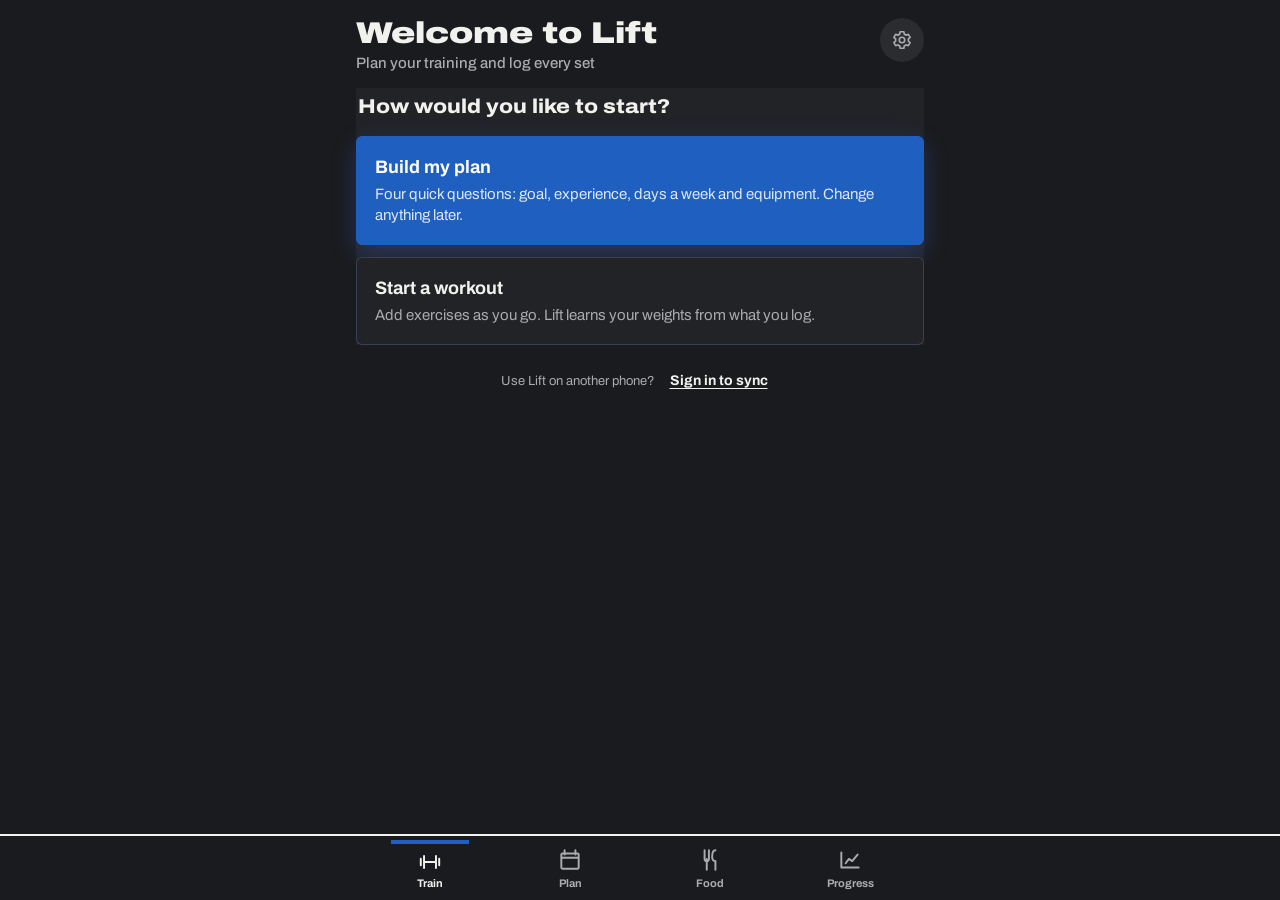
==== commit 8f6ab2e0: "Plate rack design across the app, streak freezes and a new calendar - New look with chalk and rubber" ====
--- a/index.html
+++ b/index.html
@@ -7,7 +7,7 @@
   <meta name="viewport" content="width=device-width, initial-scale=1, viewport-fit=cover">
   <title>Lift Tracker</title>
   <meta name="description" content="Personal lifting tracker with built-in progression.">
-  <meta name="theme-color" content="#0c0e12">
+  <meta name="theme-color" content="#1a1b1e">
   <meta name="apple-mobile-web-app-capable" content="yes">
   <meta name="mobile-web-app-capable" content="yes">
   <meta name="apple-mobile-web-app-status-bar-style" content="black-translucent">
@@ -15,14 +15,17 @@
   <link rel="manifest" href="manifest.webmanifest">
   <link rel="apple-touch-icon" href="icons/apple-touch-icon.png">
   <link rel="icon" type="image/png" href="icons/icon-192.png">
+  <link rel="preload" href="fonts/archivo-var.woff2" as="font" type="font/woff2" crossorigin>
   <link rel="stylesheet" href="styles.css">
+  <link rel="stylesheet" href="plate.css">
 </head>
 <body>
   <main id="main"></main>
 
   <div id="rest" hidden role="timer" aria-label="Rest timer">
     <div class="row">
-      <div class="grow"><div id="rest-label">Rest</div><div id="rest-time" class="tnum">0:00</div></div>
+      <svg id="rest-plate" viewBox="0 0 56 56" aria-hidden="true"><circle cx="28" cy="28" r="27" fill="#141518"/><circle cx="28" cy="28" r="23" fill="none" stroke="#3a3c41" stroke-width="7"/><circle id="rest-ring" cx="28" cy="28" r="23" fill="none" stroke="#1f5fbf" stroke-width="7" stroke-dasharray="144.51" stroke-dashoffset="0" transform="rotate(-90 28 28)"/><circle cx="28" cy="28" r="12" fill="#2b2d31" stroke="#55585e"/><circle cx="28" cy="28" r="4" fill="#d8d9d6"/></svg>
+      <div class="grow"><div id="rest-time" class="tnum">0:00</div><div id="rest-label">Rest</div></div>
       <button id="rest-minus" class="mini" aria-label="15 seconds less">−15</button>
       <button id="rest-plus" class="mini" aria-label="15 seconds more">+15</button>
       <button id="rest-skip" class="mini">Skip</button>
--- a/styles.css
+++ b/styles.css
@@ -1552,7 +1552,8 @@
 .feed-card .row { margin-bottom: 6px; }
 .feed-post { padding: 14px 0; border-top: 1px solid var(--line); display: flex; flex-direction: column; gap: 8px; }
 .feed-post:first-of-type { border-top: 0; }
-.fp-head { display: flex; align-items: baseline; gap: 8px; flex-wrap: wrap; }
+.fp-head { display: flex; align-items: center; gap: 10px; }
+.fp-head .grow { display: flex; align-items: baseline; gap: 8px; flex-wrap: wrap; min-width: 0; }
 .fp-head .pick-sub { margin: 0; }
 .post-text { margin: 0; white-space: pre-wrap; }
 .post-metric { display: flex; flex-direction: column; gap: 2px; padding: 12px 14px; border-radius: 14px; background: var(--surface-2); }
@@ -1579,3 +1580,162 @@
 .cf-x { position: absolute; top: 4px; right: 4px; width: 26px; height: 26px; border-radius: 13px; border: 0; background: rgb(0 0 0 / 0.6); color: #fff; display: grid; place-items: center; padding: 0; }
 .cf-x svg { width: 14px; height: 14px; }
 .file-btn { display: flex; align-items: center; justify-content: center; }
+
+/* Leaderboard points and profiles */
+.ppl-row .num small, .big-pts small { font-size: 0.75rem; font-weight: 600; color: var(--muted); }
+.big-pts { font-size: 1.5rem; }
+.profile-week h3 { margin: 0; }
+.profile-week .row { margin-bottom: 8px; }
+
+/* A day without a workout: add one */
+.add-workout-big { display: flex; align-items: center; gap: 14px; width: 100%; padding: 16px; margin: 4px 0 12px; border-radius: var(--radius); border: 1.5px dashed var(--line-strong); background: var(--surface); color: var(--text); font: inherit; text-align: left; cursor: pointer; }
+.add-workout-big .grow { display: flex; flex-direction: column; gap: 2px; }
+.add-workout-big .grow span { color: var(--muted); font-size: 0.875rem; }
+.aw-plus { width: 48px; height: 48px; flex: none; border-radius: 24px; background: var(--accent-strong); color: var(--on-accent); display: grid; place-items: center; }
+.aw-plus svg { width: 26px; height: 26px; }
+.quick-log { margin: 4px 0 12px; }
+
+/* Strength: how you compare */
+.std-grid { display: grid; grid-template-columns: 1fr 1fr; gap: 10px; margin: 10px 0 6px; }
+.std-tile { display: flex; flex-direction: column; align-items: flex-start; gap: 4px; padding: 12px; border: 0; border-radius: 14px; background: var(--surface-2); color: var(--text); font: inherit; text-align: left; cursor: pointer; min-height: 112px; }
+.std-tile.empty { justify-content: center; }
+.std-name { font-size: 0.75rem; font-weight: 700; letter-spacing: 0.04em; text-transform: uppercase; color: var(--muted); }
+.std-val { font-size: 1.15rem; font-weight: 700; }
+.std-val small { font-size: 0.75rem; font-weight: 600; color: var(--muted); margin-left: 3px; }
+.std-sub { font-size: 0.75rem; color: var(--muted); }
+.std-bar { position: relative; width: 100%; height: 8px; border-radius: 4px; background: linear-gradient(90deg, var(--surface-3), var(--accent-soft)); margin: 4px 0 2px; }
+.std-avg { position: absolute; left: 50%; top: -3px; bottom: -3px; width: 2px; background: var(--muted); border-radius: 1px; }
+.std-you { position: absolute; top: 50%; width: 14px; height: 14px; margin: -7px 0 0 -7px; border-radius: 50%; background: var(--accent-strong); border: 2px solid var(--surface); }
+.c-ember .std-you { background: var(--ember); }
+.kv.std-here { background: var(--accent-soft); margin: 0 -14px; padding-left: 14px; padding-right: 14px; }
+.kv.std-here b { color: var(--accent); }
+.kv span .pick-sub { display: block; font-size: 0.75rem; }
+
+/* Rest timer: one slim line; Prev/Next stop floating while it runs */
+#rest { padding: 6px 8px 10px 14px; border-radius: 16px; }
+#rest .row { align-items: center; }
+#rest .grow { display: flex; align-items: baseline; gap: 8px; }
+#rest-time { font-size: 1.5rem; }
+#rest .mini { min-height: 40px; }
+body.resting #main { padding-bottom: calc(var(--tabbar-h) + 84px + env(safe-area-inset-bottom)); }
+body.resting .ex-nav { position: static; }
+/* Elsewhere in the app: a small pill that doesn't cover the page */
+body.rest-mini #rest { left: auto; right: 12px; width: auto; max-width: none; padding: 4px 6px 8px 12px; border-radius: 999px; }
+body.rest-mini #rest-label, body.rest-mini #rest-minus, body.rest-mini #rest-plus { display: none; }
+body.rest-mini #rest-time { font-size: 1.125rem; }
+body.rest-mini #rest .mini { min-height: 34px; min-width: 44px; }
+body.rest-mini #main { padding-bottom: calc(var(--tabbar-h) + 64px + env(safe-area-inset-bottom)); }
+/* During a workout the exercise photo is a strip (tap for full size) */
+body.in-workout .ex-hero:not(.big) { height: 120px; cursor: zoom-in; }
+body.in-workout .ex-hero:not(.big) img { object-position: center 35%; }
+body.in-workout .ex-hero.big { cursor: zoom-out; }
+
+.sub-link { background: none; border: 0; padding: 0; font: inherit; color: inherit; text-decoration: underline dotted; text-underline-offset: 3px; cursor: pointer; }
+
+.ex-note { display: flex; align-items: flex-start; gap: 8px; width: 100%; margin: 4px 0 10px; padding: 10px 12px; border: 0; border-radius: 12px; background: var(--warn-soft); color: var(--text); font: inherit; font-size: 0.875rem; text-align: left; cursor: pointer; }
+.ex-note svg { width: 16px; height: 16px; flex: none; margin-top: 2px; color: var(--warn); }
+.ex-note span { white-space: pre-wrap; }
+
+.rm-grid { display: grid; grid-template-columns: repeat(3, 1fr); gap: 6px; margin-top: 8px; }
+.rm-cell { display: flex; flex-direction: column; align-items: center; padding: 8px 4px; border-radius: 10px; background: var(--surface-2); }
+.rm-cell span { font-size: 0.75rem; color: var(--muted); }
+.rm-cell b { font-size: 1.125rem; }
+
+/* Long sub-pages: the header with Back stays at the top while scrolling */
+#main > header.top:has(> .back) {
+  position: sticky; top: 0; z-index: 8; margin: calc(-1 * (env(safe-area-inset-top) + 14px)) -16px 14px; padding: calc(env(safe-area-inset-top) + 10px) 16px 10px;
+  background: color-mix(in srgb, var(--bg) 92%, transparent); -webkit-backdrop-filter: blur(12px); backdrop-filter: blur(12px);
+}
+
+/* Summary note: a quiet row until opened */
+.note-card summary { list-style: none; cursor: pointer; font-weight: 600; color: var(--accent); }
+.note-card summary::-webkit-details-marker { display: none; }
+.note-card[open] summary { color: var(--text); margin-bottom: 8px; }
+
+/* Profiles: avatars, the profile header, edit and find sheets */
+.avatar { flex: none; width: 32px; height: 32px; border-radius: 50%; display: inline-grid; place-items: center; overflow: hidden; background: var(--surface-3); color: var(--muted); font-size: 0.75rem; font-weight: 700; letter-spacing: 0.02em; }
+.avatar img { width: 100%; height: 100%; object-fit: cover; display: block; }
+.avatar.md { width: 40px; height: 40px; font-size: 0.85rem; }
+.avatar.xl { width: 84px; height: 84px; font-size: 1.6rem; }
+.ppl-me { border: 0; padding: 0; background: none; margin-right: 10px; border-radius: 50%; cursor: pointer; }
+.profile-intro { display: flex; align-items: center; gap: 16px; margin: 4px 0 14px; }
+.profile-intro h2 { margin: 0 0 2px; font-size: 1.35rem; }
+.profile-intro p { margin: 2px 0; }
+.profile-actions { margin-bottom: 14px; }
+.pe-photo { display: flex; align-items: center; gap: 16px; margin: 6px 0 14px; }
+.handle-in { display: flex; align-items: center; border: 1px solid var(--line); border-radius: 12px; background: var(--surface-2); padding-left: 12px; }
+.handle-in > span { color: var(--muted); font-weight: 600; }
+.handle-in input[type="text"] { border: 0; background: transparent; box-shadow: none; flex: 1; min-width: 0; padding-left: 4px; }
+.find-card { display: flex; align-items: center; gap: 12px; padding: 12px; margin: 4px 0 10px; border-radius: 14px; background: var(--surface-2); }
+.find-card .pick-sub { display: block; }
+.req-card .row:first-child { gap: 12px; align-items: center; margin-bottom: 10px; }
+.req-card .pick-sub { display: block; }
+.list-row > .avatar { margin-right: 10px; }
+
+/* Lift picker (max-out day, peaking): a check on the right when chosen */
+.pick-row .pick-check { width: 22px; height: 22px; display: grid; place-items: center; color: var(--accent); }
+.pick-row.on { background: var(--accent-soft); }
+
+/* Audit fixes: comfortable tap areas without making small controls look bigger */
+.fp-btn { min-height: 44px; padding-inline: 14px; }
+.small-link, .sub-link, .meal-title, .set-badge, .sheet-x, .wb-back { position: relative; }
+.small-link::after, .sub-link::after, .meal-title::after { content: ""; position: absolute; inset: -13px -6px; }
+.set-badge::after, .sheet-x::after, .wb-back::after { content: ""; position: absolute; inset: -6px; }
+button.vol-btn { min-height: 44px; }
+.fresh-row.vol.sub.vol-btn { min-height: 44px; }
+
+/* Lift days: muscles fold into one line */
+.muscle-line { display: flex; align-items: center; gap: 8px; width: 100%; min-height: 44px; margin-bottom: 6px; padding: 0 2px; border: 0; background: none; color: var(--muted); font: inherit; font-size: 0.875rem; text-align: left; cursor: pointer; }
+.muscle-line b { color: var(--text); font-weight: 600; }
+.muscle-line .low { color: var(--bad); } .muscle-line .mid { color: var(--warn); }
+.muscle-line .ic { flex: none; transition: transform 0.15s; }
+.muscle-line[aria-expanded="true"] .ic { transform: rotate(180deg); }
+
+/* The skipped-exercise banner: sentence on its own line, actions under it */
+.slim-banner.review-card.stacked { display: grid; grid-template-columns: 1fr 1fr 44px; gap: 6px; padding: 6px 8px 8px; }
+.slim-banner.stacked .banner-main { grid-column: 1 / -1; }
+
+.quiet-link { color: var(--muted); font-size: 0.8125rem; }
+
+/* Next button: long exercise names wrap instead of being cut off */
+.ex-nav .btn .ell { white-space: normal; overflow: visible; text-wrap: balance; line-height: 1.15; padding-block: 6px; }
+
+/* Big goal */
+.goal-card { display: grid; gap: 5px; width: 100%; margin-bottom: 12px; padding: 14px 16px; border: 1px solid var(--line); border-radius: var(--radius); background: var(--surface); color: var(--text); font: inherit; text-align: left; cursor: pointer; }
+.goal-top { display: flex; align-items: center; justify-content: space-between; }
+.goal-name { font-size: 0.8125rem; font-weight: 700; color: var(--muted); }
+.goal-val { font-size: 1.75rem; font-weight: 800; line-height: 1.1; }
+.goal-track { display: block; height: 8px; border-radius: 4px; overflow: hidden; background: var(--surface-3); }
+.goal-track i { display: block; height: 100%; border-radius: 4px; background: var(--accent-strong); }
+.goal-sub { font-size: 0.8125rem; color: var(--muted); }
+
+/* Streak: a band across every week that counts */
+.streak-hero { display: grid; gap: 10px; margin-bottom: 14px; padding: 14px; border-radius: var(--radius-sm); background: var(--surface-2); }
+.streak-hero.on { background: var(--accent-strong); color: var(--on-accent); }
+.sh-top { display: flex; align-items: center; gap: 12px; }
+.sh-num { font-size: 2.75rem; font-weight: 800; line-height: 1; }
+.sh-txt { flex: 1; min-width: 0; } .sh-txt b { display: block; font-size: 1.0625rem; } .sh-txt span { font-size: 0.8125rem; opacity: 0.85; }
+.sh-tier { flex: none; padding: 4px 9px; border-radius: 999px; background: rgb(255 255 255 / 0.18); font-size: 0.75rem; font-weight: 700; }
+.streak-hero:not(.on) .sh-tier { background: var(--surface-3); }
+.sw-row { display: grid; grid-template-columns: repeat(12, 1fr); gap: 4px; }
+.sw-dot { display: block; height: 8px; border-radius: 4px; background: rgb(127 127 127 / 0.28); }
+.sw-dot.hit { background: var(--accent); } .streak-hero.on .sw-dot.hit { background: #fff; }
+.sw-dot.frozen { background: repeating-linear-gradient(135deg, #9ad7f5 0 3px, #dff3fc 3px 6px); }
+.sw-dot.current { background: transparent; box-shadow: inset 0 0 0 1.5px currentColor; }
+.sw-dot.missed { background: rgb(127 127 127 / 0.28); }
+.streak-ask { margin-bottom: 14px; }
+.cal-rows { display: grid; }
+.cal-week { padding: 2px 3px; }
+.cal-week.sk-hit { background: var(--accent-soft); }
+.cal-week.sk-frozen { background: repeating-linear-gradient(135deg, rgb(154 215 245 / 0.2) 0 5px, rgb(154 215 245 / 0.07) 5px 10px); }
+.cal-week.sk-hit:not(.sk-hit + .sk-hit), .cal-week.sk-frozen:not(.sk-frozen + .sk-frozen) { border-top-left-radius: 12px; border-top-right-radius: 12px; }
+.cal-week.sk-hit:not(:has(+ .sk-hit)), .cal-week.sk-frozen:not(:has(+ .sk-frozen)) { border-bottom-left-radius: 12px; border-bottom-right-radius: 12px; }
+.cal-week .cal-cell.lift { background: var(--accent-strong); }
+.cal-week .cal-cell.lift .cal-n, .cal-week .cal-cell.lift .cal-m { color: var(--on-accent); }
+.cal-cell.planned .cal-n { width: 26px; height: 26px; display: grid; place-items: center; border: 1.5px dashed var(--muted); border-radius: 50%; color: var(--text); }
+.cal-cell.missed .cal-m { display: block; width: 6px; height: 6px; min-height: 0; margin-top: 3px; border-radius: 50%; background: var(--bad); }
+.cal-key { display: flex; flex-wrap: wrap; gap: 4px 12px; margin-top: 10px; color: var(--muted); font-size: 0.75rem; }
+.cal-key span { display: inline-flex; align-items: center; gap: 5px; }
+.cal-key i { display: block; width: 11px; height: 11px; border-radius: 50%; }
+.k-lift { background: var(--accent-strong); } .k-cardio { background: var(--cardio); } .k-plan { border: 1.5px dashed var(--muted); } .k-miss { background: var(--bad); }
+.k-freeze { border-radius: 2px !important; background: repeating-linear-gradient(135deg, #9ad7f5 0 2px, #dff3fc 2px 4px); }
--- a/plate.css
+++ b/plate.css
@@ -0,0 +1,297 @@
+/* Plate rack: the look of the app. Loaded after styles.css, which holds the layout.
+   Two floors, rubber (dark) and chalk (light). Plate colors mean the same thing on both. */
+@font-face {
+  font-family: "Archivo";
+  src: url("fonts/archivo-var.woff2") format("woff2");
+  font-weight: 100 900;
+  font-stretch: 62% 125%;
+  font-display: swap;
+}
+
+:root {
+  --bg: #1a1b1e; --surface: #222327; --surface-2: #2a2c30; --surface-3: #36383c; --line: #36383c; --line-strong: #55585e;
+  --text: #f1f1ed; --muted: #a9abae; --faint: #8b8e93; --on-good: #0d1a12;
+  --accent: #7ea3dc; --accent-strong: #1f5fbf; --accent-soft: rgb(126 163 220 / 0.16); --on-accent: #fff;
+  --good: #3fb372; --good-soft: rgb(63 179 114 / 0.16); --warn: #f2c21b; --warn-soft: rgb(242 194 27 / 0.16); --bad: #ef5a62; --bad-soft: rgb(239 90 98 / 0.16);
+  --gold: #f2c21b; --cardio: #d3232e; --ember: #f2c21b; --ember-soft: rgb(242 194 27 / 0.16); --glow-a: transparent; --glow-b: transparent;
+  --action: #f1f1ed; --on-action: #1a1b1e; --edge: #0b0c0d; --bar: #c2c5ca; --steel: #8d9198; --iron: #54575d; --iron2: #6d7077;
+  --hairline: #36383c; --muscle: #44474c; --silhouette: #36383d;
+  --radius: 6px; --radius-sm: 3px; --shadow: none;
+  --brand: "Archivo", "Arial Narrow", system-ui, sans-serif;
+}
+:root[data-theme="light"] {
+  --bg: #d8d9d6; --surface: #e3e4e1; --surface-2: #c9cac7; --surface-3: #b9bbb8; --line: #b4b6b3; --line-strong: #85878a;
+  --text: #141518; --muted: #4b4e54; --faint: #63666c; --on-good: #fff;
+  --accent: #1f5fbf; --accent-strong: #1f5fbf; --accent-soft: rgb(31 95 191 / 0.13); --on-accent: #fff;
+  --good: #1d8a4e; --good-soft: rgb(29 138 78 / 0.15); --warn: #8f6c00; --warn-soft: rgb(242 194 27 / 0.3); --bad: #c01f2a; --bad-soft: rgb(211 35 46 / 0.13);
+  --gold: #8f6c00; --ember: #8f6c00; --ember-soft: rgb(242 194 27 / 0.3);
+  --action: #141518; --on-action: #f4f4f1; --edge: #141518; --bar: #33363b; --steel: #aeb2b8; --iron: #2b2d31; --iron2: #45484e;
+  --hairline: #b4b6b3; --muscle: #a9aba8; --silhouette: #bdbfbc;
+}
+@media (prefers-color-scheme: light) {
+  :root:not([data-theme]) {
+    --bg: #d8d9d6; --surface: #e3e4e1; --surface-2: #c9cac7; --surface-3: #b9bbb8; --line: #b4b6b3; --line-strong: #85878a;
+    --text: #141518; --muted: #4b4e54; --faint: #63666c; --on-good: #fff;
+    --accent: #1f5fbf; --accent-strong: #1f5fbf; --accent-soft: rgb(31 95 191 / 0.13); --on-accent: #fff;
+    --good: #1d8a4e; --good-soft: rgb(29 138 78 / 0.15); --warn: #8f6c00; --warn-soft: rgb(242 194 27 / 0.3); --bad: #c01f2a; --bad-soft: rgb(211 35 46 / 0.13);
+    --gold: #8f6c00; --ember: #8f6c00; --ember-soft: rgb(242 194 27 / 0.3);
+    --action: #141518; --on-action: #f4f4f1; --edge: #141518; --bar: #33363b; --steel: #aeb2b8; --iron: #2b2d31; --iron2: #45484e;
+    --hairline: #b4b6b3; --muscle: #a9aba8; --silhouette: #bdbfbc; color-scheme: light;
+  }
+}
+
+/* ---------- Type ---------- */
+html, body, button, input, select, textarea { font-family: var(--brand); }
+body { background: var(--bg); }
+h1 { font-weight: 900; font-stretch: 125%; font-size: 1.875rem; letter-spacing: 0; line-height: 1.02; text-wrap: balance; }
+h2 { font-weight: 800; font-stretch: 112%; letter-spacing: 0; }
+h3 { font-weight: 800; letter-spacing: 0; }
+.num, .tnum { font-variant-numeric: tabular-nums; }
+.subtitle { font-weight: 500; }
+.group-title { color: var(--text); font-weight: 800; font-size: 0.875rem; margin: 22px 2px 0; padding-bottom: 6px; border-bottom: 2px solid var(--text); }
+.group-title + .list-group { border-top: 0; border-radius: 0 0 var(--radius) var(--radius); }
+
+/* ---------- Surfaces: flat, no glow ---------- */
+.card, .list-group, .notice-card, .stat, .tile, .banner, .goal-card, .slim-banner { border-radius: var(--radius); box-shadow: none !important; }
+.card, .list-group, .notice-card, .stat, .goal-card { background: var(--surface); border-color: var(--line); }
+.strength-hero, .week-rings, .sum-stats, .start-card, .c-wash .strength-hero, .c-wash .week-rings, .c-wash .sum-stats { background: var(--surface) !important; background-image: none !important; }
+.tile, .std-tile, .tile-art { border-radius: var(--radius-sm); }
+.thumb, .thumb.sm { border-radius: var(--radius-sm); overflow: visible; position: relative; }
+.thumb > img, .thumb > svg:not(.fam-disc) { border-radius: var(--radius-sm); overflow: hidden; }
+.slim-banner { background: var(--surface-2); }
+
+/* ---------- Buttons ---------- */
+.btn, .btn.sm { border-radius: var(--radius-sm); font-weight: 750; letter-spacing: 0; box-shadow: none !important; }
+.btn.primary, .cta { background: var(--action) !important; border-color: var(--action) !important; color: var(--on-action) !important; box-shadow: none !important; }
+.cta { border-radius: var(--radius-sm); font-weight: 800; font-stretch: 125%; }
+.btn.danger-fill { background: var(--bad) !important; color: #fff !important; }
+.icon-btn { border-radius: 50%; }
+.chip { border-radius: var(--radius-sm); font-weight: 700; }
+.chip.on { background: var(--action) !important; color: var(--on-action) !important; }
+.link-btn, .text-btn, .text-link { font-weight: 700; color: var(--text); text-decoration: underline; text-underline-offset: 3px; }
+.quiet-link { color: var(--muted); font-weight: 500; }
+.segmented { border-radius: var(--radius-sm); padding: 2px; gap: 2px; background: var(--surface-2); }
+.segmented.small-seg { background: var(--surface-2); }
+.segmented button { border-radius: 2px; }
+.segmented button.on { background: var(--action); color: var(--on-action); }
+.mini { border-radius: var(--radius-sm); }
+.fp-btn { border-radius: var(--radius-sm); background: none; padding-inline: 4px; font-weight: 700; }
+.fp-btn.on { background: none; color: var(--accent); }
+.badge, .tab-badge { border-radius: 9px; }
+:focus-visible { border-radius: 2px; }
+
+/* ---------- Fields ---------- */
+input[type="text"], input[type="number"], input[type="date"], input:not([type]), select, textarea, .cell { border-radius: var(--radius-sm) !important; }
+.handle-in { border-radius: var(--radius-sm); }
+
+/* ---------- Tab bar and sheets ---------- */
+#tabs { background: var(--bg); border-top: 2px solid var(--text); box-shadow: none; backdrop-filter: none; -webkit-backdrop-filter: none; }
+.tab { font-weight: 700; color: var(--muted); }
+.tab.on { color: var(--text); }
+.tab.on::before { content: ""; position: absolute; top: -2px; left: 22%; right: 22%; height: 4px; background: var(--accent-strong); }
+.tab > span:first-child, .tab .tab-ic { background: none !important; }
+.tab.on svg { background: none; }
+#sheet-body { background: var(--bg); border-top: 3px solid var(--text); border-radius: 0; box-shadow: none; }
+.sheet-x { background: var(--surface-2); }
+#toast { border-radius: var(--radius-sm); background: var(--action); color: var(--on-action); box-shadow: none; }
+
+/* ---------- Train ---------- */
+.day { border-radius: 50%; aspect-ratio: 1; min-height: 0; max-width: 40px; justify-self: center; width: 100%; }
+.day.on { background: var(--action); }
+.day.on .d-name { color: var(--on-action); }
+.day.on .d-dot { background: var(--on-action) !important; }
+.day.is-today:not(.on) .d-name { color: var(--text); text-decoration: underline; text-underline-offset: 3px; }
+.list-head { margin: 10px 0 0; padding-bottom: 4px; border-bottom: 2px solid var(--text); }
+.list-head h2 { font-size: 0.9375rem; margin: 0; font-weight: 800; font-stretch: 100%; }
+.list-head .icon-btn { width: 38px; height: 38px; }
+.phase-h { display: flex; align-items: center; justify-content: space-between; margin: 14px 0 0; padding: 8px 0 6px; border-bottom: 2px solid var(--text); color: var(--text); font-size: 0.875rem; font-weight: 800; letter-spacing: 0; text-transform: none; }
+.phase-toggle { all: unset; display: flex; align-items: center; justify-content: space-between; width: 100%; min-height: 28px; cursor: pointer; }
+.phase-toggle:focus-visible { outline: 3px solid var(--accent); }
+.phase-toggle small { color: var(--muted); font-size: 0.8125rem; font-weight: 600; }
+.ex-item + .ex-item, .link-group + .ex-item, .ex-item + .link-group { border-top-color: var(--line); }
+.ex-item { padding: 5px 0; border-bottom: 0; }
+.ex-item-main { gap: 12px; }
+.ex-item .thumb { width: 50px; height: 50px; }
+.fam-disc { display: block; flex: none; }
+.thumb .fam-disc { position: absolute; right: -5px; bottom: -5px; width: 21px; height: 21px; z-index: 1; }
+.ex-name2 { font-weight: 700; font-size: 0.9375rem; line-height: 1.15; }
+.ex-meta { font-weight: 500; }
+.row-val { flex: none; min-width: 44px; text-align: right; font-weight: 800; font-size: 1rem; line-height: 1; font-variant-numeric: tabular-nums; white-space: nowrap; }
+.row-val small { display: block; margin-top: 2px; color: var(--muted); font-size: 0.71875rem; font-weight: 600; }
+.ex-item.is-next { background: var(--surface-2); border-radius: var(--radius-sm); margin: 0 -6px; padding-inline: 6px; }
+.ex-item.is-selected { border-radius: var(--radius-sm); }
+.link-group { border-left: 3px solid var(--accent-strong); border-radius: 0; }
+.link-label b { color: var(--accent); }
+.muscle-line b { font-weight: 700; }
+
+/* ---------- Logging ---------- */
+.station-head { display: grid; grid-template-columns: 66px minmax(0, 1fr) 40px; gap: 11px; align-items: start; margin: 2px 0 10px; }
+.station-pic { position: relative; width: 66px; height: 66px; padding: 0; border: 0; border-radius: var(--radius-sm); background: var(--surface-2); cursor: zoom-in; }
+.station-pic > img, .station-pic > svg:not(.fam-disc) { display: block; width: 100%; height: 100%; object-fit: cover; border-radius: var(--radius-sm); }
+.station-pic .fam-disc { position: absolute; right: -6px; bottom: -6px; width: 26px; height: 26px; }
+.station-big { display: block; width: 100%; aspect-ratio: 16 / 10; margin: 0 0 10px; padding: 0; border: 0; overflow: hidden; border-radius: var(--radius-sm); background: var(--surface-2); cursor: zoom-out; }
+.station-big img, .station-big svg { display: block; width: 100%; height: 100%; object-fit: cover; }
+.station-head h1 { font-size: 1.25rem; font-stretch: 112%; line-height: 1.08; }
+.station-more { width: 40px; height: 44px; border: 0; background: none; color: var(--text); display: grid; place-items: center; }
+.station-more svg { width: 22px; height: 22px; fill: none; stroke: currentColor; stroke-width: 1.8; }
+.mus-row { display: flex; flex-wrap: wrap; gap: 2px 8px; margin-top: 4px; }
+.mus-i { display: inline-flex; align-items: center; gap: 3px; color: var(--muted); font-size: 0.75rem; font-weight: 600; }
+.mus-i.main { color: var(--text); font-weight: 800; }
+.mus-i svg { display: block; width: 20px; height: 22px; }
+.mus-i .mus.on { fill: var(--muted); }
+.mus-i.main .mus.on { fill: var(--accent-strong); }
+.dial { display: grid; grid-template-columns: 48px minmax(0, 1fr) 48px; align-items: center; gap: 6px; margin: 2px 0 8px; text-align: center; }
+.dial.solo { grid-template-columns: minmax(0, 1fr); }
+.dial-btn { width: 48px; height: 48px; border: 2px solid var(--text); border-radius: 50%; background: none; color: var(--text); font-size: 1.5rem; font-weight: 700; line-height: 1; }
+.dial-val { display: block; font-size: 2.875rem; font-weight: 900; font-stretch: 125%; line-height: 0.98; font-variant-numeric: tabular-nums; }
+.dial-unit { display: block; color: var(--muted); font-size: 0.75rem; font-weight: 600; }
+.setup { display: grid; grid-template-columns: minmax(0, 170px) minmax(0, 1fr); gap: 10px; align-items: center; min-height: 70px; margin: 0 0 8px; padding: 6px 10px; background: var(--surface-2); }
+.setup.solo { grid-template-columns: minmax(0, 1fr); justify-items: center; }
+.setup.solo .load-art { max-width: 210px; }
+.setup.text { grid-template-columns: minmax(0, 1fr) auto; min-height: 52px; }
+.setup b { display: block; font-size: 0.875rem; line-height: 1.2; }
+.setup span { display: block; color: var(--muted); font-size: 0.75rem; font-weight: 500; }
+.load-art { display: block; width: 100%; height: auto; font-family: var(--brand); }
+.setup:not(.solo) .load-art text { display: none; }
+.quick-row { margin: 0 0 6px; }
+.aim-line { font-size: 0.875rem; font-weight: 700; margin: 2px 0 6px; }
+details.warmup { border-top: 1px solid var(--line); }
+details.warmup > summary { min-height: 42px; display: flex; align-items: center; color: var(--text); font-weight: 700; }
+.set-head { color: var(--muted); font-weight: 600; }
+.set-row { border-radius: 0; background: var(--bg); }
+.set-row.lift, .set-row.warm { margin-bottom: 0; padding: 4px 0; border-bottom: 1px solid var(--line); }
+.set-row.lift.done, .set-row.warm.done { background: var(--bg); }
+.set-row.lift.done .cell, .set-row.warm.done .cell { background: var(--surface-2); color: var(--text); }
+.set-row .cell, .set-row.lift .cell, .set-row.warm .cell { background: var(--surface-2); font-weight: 700; }
+.set-badge, .set-row.lift .set-badge, .set-row.warm .set-badge { background: none; color: var(--muted); }
+.set-row.done .set-badge, .set-row.lift.done .set-badge, .set-row.warm.done .set-badge { background: none; color: var(--muted); }
+/* The check is a small plate: fills blue when the set is done */
+.check, .set-row .check, .set-row.lift .check, .set-row.warm .check { width: 40px; min-height: 40px; height: 40px; justify-self: center; padding: 0; border: 2px solid var(--text); border-radius: 50%; background: none; color: transparent; position: relative; }
+.check::after { content: ""; position: absolute; left: 50%; top: 50%; width: 9px; height: 9px; margin: -4.5px 0 0 -4.5px; border-radius: 50%; background: var(--text); }
+.check .ic { opacity: 0; }
+.set-row.done .check, .set-row.lift.done .check, .set-row.warm.done .check { background: var(--accent-strong); border-color: var(--accent-strong); color: transparent; }
+.set-row.done .check::after, .set-row.lift.done .check::after, .set-row.warm.done .check::after { background: #f4f4f1; }
+.check.play { border-color: var(--text); color: var(--text); }
+.check.play::after { display: none; }
+.check.play .ic { opacity: 1; }
+.workout-bar { background: var(--bg); border-bottom: 2px solid var(--text); box-shadow: none; }
+.wb-progress { background: var(--accent-strong); }
+.wb-back { border-radius: var(--radius-sm); }
+.ex-nav .btn.primary { display: grid; justify-items: center; align-content: center; font-weight: 800; }
+.nx-lab { display: block; font-size: 0.6875rem; font-weight: 600; opacity: 0.75; line-height: 1.1; }
+
+/* Rest timer: a plate whose ring drains as you rest */
+#rest { display: block; padding: 6px 8px; border: 0; border-radius: var(--radius-sm); background: #141518; color: #f4f4f1; box-shadow: none; }
+:root:not([data-theme="light"]) #rest { background: #2a2c30; }
+#rest .row { gap: 4px; }
+#rest .grow { display: block; min-width: 0; padding-left: 6px; }
+#rest-track { display: none; }
+#rest-plate { flex: none; display: block; width: 52px; height: 52px; }
+#rest-ring { transition: stroke-dashoffset 0.25s linear, stroke 0.3s; }
+#rest-time { color: #f4f4f1; font-size: 1.5625rem; font-weight: 900; font-stretch: 125%; line-height: 1; font-variant-numeric: tabular-nums; }
+#rest-label { order: 2; margin-top: 3px; color: #c3c5c2; font-size: 0.71875rem; font-weight: 600; white-space: nowrap; overflow: hidden; text-overflow: ellipsis; }
+#rest .mini { min-width: 42px; min-height: 44px; padding: 0 2px; border: 0; background: none; color: #f4f4f1; font-weight: 700; }
+body.rest-mini #rest { padding: 3px 6px 3px 3px; border-radius: 999px; }
+body.rest-mini #rest-plate { width: 36px; height: 36px; }
+body.rest-mini #rest .grow { display: flex; }
+
+/* ---------- Progress ---------- */
+.ring .ring-fg { stroke: var(--accent-strong); }
+.goal-card { background: #141518; color: #f4f4f1; border: 0; }
+:root:not([data-theme="light"]) .goal-card { background: #2a2c30; }
+.goal-name { color: #c3c5c2; }
+.goal-val { color: #f4f4f1 !important; font-size: 2.25rem; font-weight: 900; font-stretch: 125%; }
+.goal-track { height: 8px; border-radius: 0; background: #3a3c41; }
+.goal-track i { border-radius: 0; background: #f2c21b; }
+.goal-sub { color: #c3c5c2; font-weight: 600; }
+.goal-card .chev { color: #c3c5c2; }
+
+/* Levels: five plates on a bar */
+.lv-rows { display: grid; margin-top: 8px; }
+.lv-row { border-bottom: 1px solid var(--line); }
+.lv-row.on { background: var(--surface-2); }
+.lv-head { display: grid; grid-template-columns: minmax(0, 1fr) 92px 58px; gap: 8px; align-items: center; width: 100%; min-height: 58px; padding: 4px 6px; border: 0; background: none; color: var(--text); text-align: left; }
+.lv-head b { display: block; font-size: 1rem; line-height: 1.1; }
+.lv-head small { color: var(--muted); font-size: 0.78125rem; font-weight: 600; }
+.lv-bar { display: block; width: 92px; height: 30px; }
+.lv-pct { text-align: right; font-size: 1.5rem; font-weight: 900; font-stretch: 112%; line-height: 1; font-variant-numeric: tabular-nums; }
+.lv-pct small { color: var(--text); font-size: 0.75rem; }
+.lv-more { display: grid; gap: 10px; padding: 2px 6px 10px; }
+.lv-lift { display: grid; gap: 3px; }
+.lv-lh { display: flex; justify-content: space-between; gap: 8px; font-size: 0.84375rem; }
+.lv-lh small { color: var(--muted); font-size: 0.78125rem; font-weight: 600; }
+.ladder { display: grid; }
+.lad { display: grid; grid-template-columns: 14px minmax(0, 1fr) auto; gap: 7px; align-items: center; min-height: 24px; color: var(--muted); font-size: 0.8125rem; font-weight: 500; font-variant-numeric: tabular-nums; }
+.lad i { width: 10px; height: 16px; border: 1px solid var(--edge); border-radius: 1px; }
+.lad b { color: var(--text); font-weight: 700; }
+.lad.you { margin: 1px -5px; padding: 0 5px; background: var(--action); color: var(--on-action); font-weight: 800; }
+.lad.you b { color: var(--on-action); }
+.lad.you i { visibility: hidden; }
+.str-tabs { margin: 10px 0 8px; }
+.str-note { margin: 8px 2px 0; color: var(--muted); font-size: 0.78125rem; }
+
+/* Calendar and streak */
+.streak-hero { border-radius: var(--radius-sm); background: var(--surface-2); }
+.streak-hero.on { background: #141518; color: #f4f4f1; }
+:root:not([data-theme="light"]) .streak-hero.on { background: #2a2c30; }
+.sh-num { font-size: 3rem; font-weight: 900; font-stretch: 125%; }
+.sh-txt b { font-weight: 800; }
+.sh-tier { border-radius: var(--radius-sm); font-weight: 800; background: #f2c21b !important; color: #141518; }
+.sw-row { gap: 3px; }
+.sw-dot { height: 10px; border-radius: 0; }
+.streak-hero.on .sw-dot.hit { background: #f4f4f1; }
+.streak-ask { background: #f2c21b; color: #141518; border: 0; }
+.streak-ask .btn { background: none !important; border: 2px solid #141518 !important; color: #141518 !important; }
+.streak-ask .btn.primary { background: #141518 !important; color: #f4f4f1 !important; }
+.cal-card { background: var(--surface); }
+.cal-cell { border-radius: 50%; aspect-ratio: 1; min-height: 0; max-width: 42px; width: 100%; justify-self: center; font-weight: 700; }
+.cal-cell.empty { aspect-ratio: auto; }
+.cal-week { align-items: center; gap: 2px; }
+.cal-week.sk-hit { background: var(--surface-2); box-shadow: inset 3px 0 0 var(--accent-strong); border-radius: 0 !important; }
+.cal-week.sk-frozen { box-shadow: inset 3px 0 0 #7fc8eb; border-radius: 0 !important; background: repeating-linear-gradient(135deg, rgb(127 200 235 / 0.34) 0 5px, rgb(127 200 235 / 0.1) 5px 10px); }
+.cal-rows { gap: 2px; }
+.cal-cell.lift, .cal-week .cal-cell.lift { background: var(--accent-strong); box-shadow: inset 0 0 0 1px var(--edge), inset 0 0 0 4px rgb(255 255 255 / 0.13); }
+.cal-week .cal-cell.lift .cal-n, .cal-week .cal-cell.lift .cal-m { color: #fff; }
+.cal-m { font-size: 0.5625rem; }
+.cal-cell.lift .cal-m { margin-top: -1px; }
+.cal-cell.cardio { background: #d3232e; box-shadow: inset 0 0 0 1px var(--edge), inset 0 0 0 4px rgb(255 255 255 / 0.13); }
+.cal-cell.cardio .cal-n { color: #fff; }
+.cal-cell.cardio .cal-dot { display: none; }
+.k-lift { background: var(--accent-strong); } .k-cardio { background: #d3232e; }
+.cal-cell.today { box-shadow: inset 0 0 0 2.5px var(--text); }
+.cal-cell.lift.today, .cal-cell.cardio.today { box-shadow: 0 0 0 2px var(--text); }
+
+/* ---------- Friends ---------- */
+.avatar { border-radius: 50%; background: var(--action); color: var(--on-action); }
+.ppl-row.me { background: var(--surface-2); }
+.post-metric { border-radius: var(--radius-sm); background: var(--surface-2); }
+.post-metric.has-art { display: grid; grid-template-columns: minmax(0, 1fr) 132px; column-gap: 8px; align-items: center; }
+.post-metric.has-art .load-art { grid-column: 2; grid-row: 1 / span 3; }
+.post-metric.has-art .load-art text { display: none; }
+.pm-label { color: var(--muted) !important; }
+.post-metric b { font-weight: 900; font-stretch: 112%; }
+.post-media { border-radius: var(--radius-sm); }
+.c-track, .c-fill { border-radius: 0; }
+.c-fill.me { background: var(--accent-strong); }
+.c-fill.them { background: #d3232e; }
+.find-card { border-radius: var(--radius-sm); }
+.feed-post + .feed-post { border-top-color: var(--line); }
+
+/* The compact photo replaces the old full-width hero */
+.station-pic.ex-hero, body.in-workout .station-pic.ex-hero:not(.big), .workout-bar + .ex-screen .station-pic.ex-hero { width: 66px; height: 66px; margin: 0; overflow: visible; cursor: zoom-in; }
+.station-big.ex-hero, body.in-workout .station-big.ex-hero.big, .workout-bar + .ex-screen .station-big.ex-hero { height: auto; margin: 0 0 10px; cursor: zoom-out; }
+.ex-screen { padding-top: 10px; }
+.station-back { display: inline-flex; align-items: center; gap: 2px; min-height: 40px; margin-bottom: 4px; padding: 0; border: 0; background: none; text-decoration: none; }
+.station-back .ic { width: 18px; height: 18px; }
+.row-spark { width: 58px; height: 24px; flex: none; }
+.c-bar { grid-template-columns: minmax(64px, auto) minmax(0, 1fr) auto; }
+.c-bar > span:first-child { white-space: nowrap; }
+
+.station-head { column-gap: 15px; }
+[class*="search"]:not(button) { border-radius: var(--radius-sm); }
+.tab.on .tab-ic, .tab.on > span { background: none; }
+
+.c-wash .tab.on svg { background: none; padding: 0; width: 26px; }
+.mini:has(svg) { background: none; }
+:root { --s1: #1f5fbf; --s2: var(--faint); }
+.step { width: 52px; min-height: 52px; height: 52px; align-self: center; border: 2px solid var(--text); border-radius: 50%; background: none; color: var(--text); }
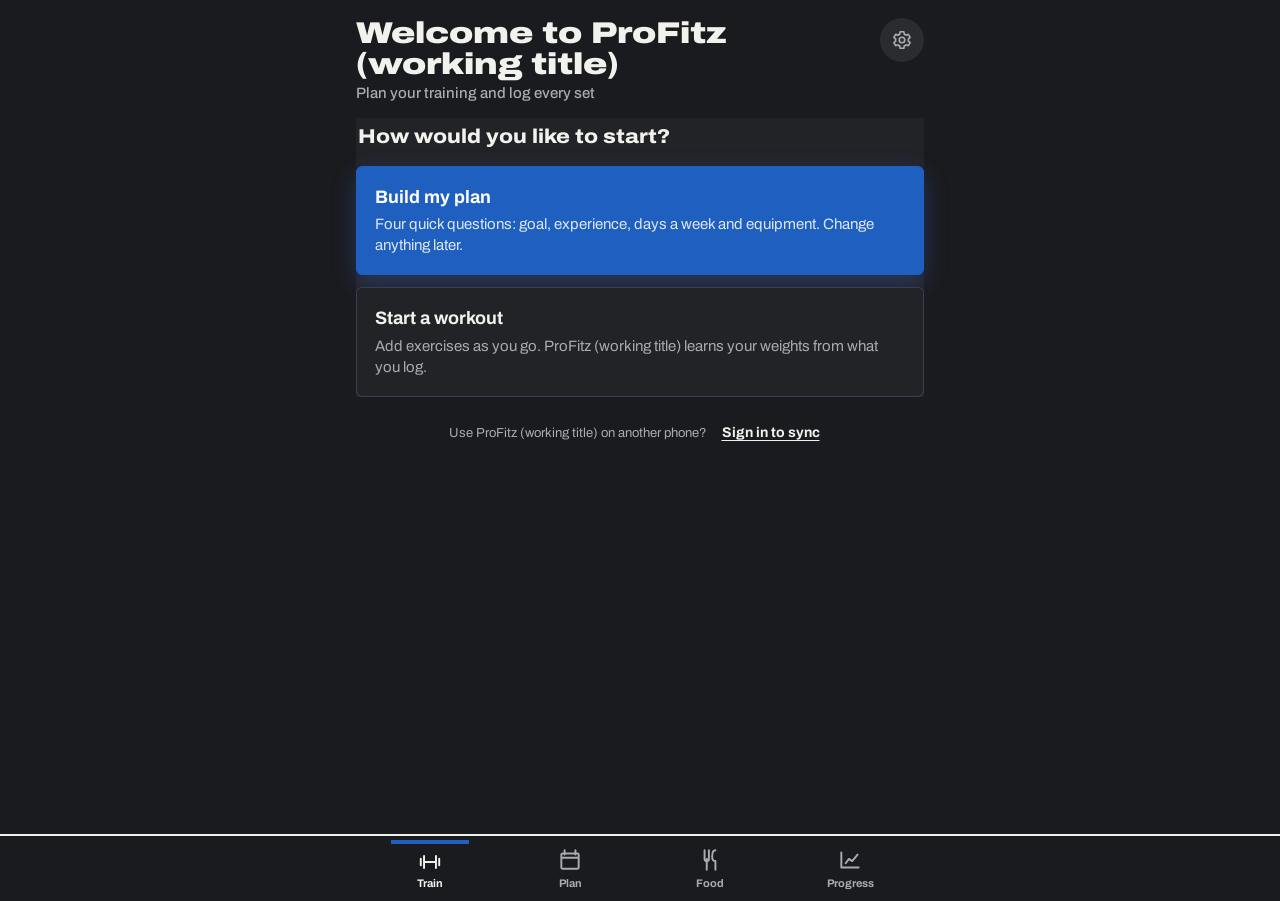
==== commit 7e0b2a24: "Rename the app to ProFitz (working title) with a new logo - Use the working title across app text, i" ====
--- a/index.html
+++ b/index.html
@@ -5,13 +5,13 @@
   <meta http-equiv="Content-Security-Policy" content="default-src 'self'; script-src 'self'; style-src 'self' 'unsafe-inline'; img-src 'self' blob: data: https://raw.githubusercontent.com https://*.workers.dev http://localhost:8787; media-src 'self' blob: https://*.workers.dev http://localhost:8787; connect-src 'self' https://raw.githubusercontent.com https://*.workers.dev http://localhost:8787; object-src 'none'; base-uri 'self'; form-action 'none'">
   <meta name="referrer" content="no-referrer">
   <meta name="viewport" content="width=device-width, initial-scale=1, viewport-fit=cover">
-  <title>Lift Tracker</title>
+  <title>ProFitz (working title)</title>
   <meta name="description" content="Personal lifting tracker with built-in progression.">
   <meta name="theme-color" content="#1a1b1e">
   <meta name="apple-mobile-web-app-capable" content="yes">
   <meta name="mobile-web-app-capable" content="yes">
   <meta name="apple-mobile-web-app-status-bar-style" content="black-translucent">
-  <meta name="apple-mobile-web-app-title" content="Lift">
+  <meta name="apple-mobile-web-app-title" content="ProFitz">
   <link rel="manifest" href="manifest.webmanifest">
   <link rel="apple-touch-icon" href="icons/apple-touch-icon.png">
   <link rel="icon" type="image/png" href="icons/icon-192.png">
--- a/styles.css
+++ b/styles.css
@@ -126,9 +126,9 @@
 #main {
   max-width: 600px;
   margin: 0 auto;
-  padding: calc(env(safe-area-inset-top) + 14px) max(16px, env(safe-area-inset-right)) calc(var(--tabbar-h) + 32px + env(safe-area-inset-bottom)) max(16px, env(safe-area-inset-left));
-}
-body.resting #main { padding-bottom: calc(var(--tabbar-h) + 120px + env(safe-area-inset-bottom)); }
+  padding: calc(env(safe-area-inset-top) + 14px) max(16px, env(safe-area-inset-right)) calc(var(--tabbar-h) + 32px + var(--sb)) max(16px, env(safe-area-inset-left));
+}
+body.resting #main { padding-bottom: calc(var(--tabbar-h) + 120px + var(--sb)); }
 
 /* ---------- Header ---------- */
 header.top { display: flex; align-items: flex-start; gap: 10px; margin: 4px 0 14px; }
@@ -385,7 +385,7 @@
 .compare figure { margin: 0; text-align: center; font-size: 0.75rem; color: var(--muted); }
 
 /* ---------- Builder ---------- */
-.b-nav { position: sticky; bottom: calc(var(--tabbar-h) + 4px + env(safe-area-inset-bottom)); z-index: 5; margin-top: 12px; padding: 10px 0; background: var(--bg); }
+.b-nav { position: sticky; bottom: calc(var(--tabbar-h) + 4px + var(--sb)); z-index: 5; margin-top: 12px; padding: 10px 0; background: var(--bg); }
 .b-nav .btn { margin: 0; }
 .goal-row { padding: 12px 0; border-top: 1px solid var(--line); }
 .goal-row:first-of-type { border-top: 0; }
@@ -445,13 +445,13 @@
   position: fixed; left: 0; right: 0; bottom: 0; z-index: 20; display: flex; justify-content: center;
   background: color-mix(in srgb, var(--bg) 88%, transparent); backdrop-filter: blur(16px); -webkit-backdrop-filter: blur(16px);
   border-top: 1px solid var(--line);
-  padding: 6px max(8px, env(safe-area-inset-right)) calc(4px + env(safe-area-inset-bottom)) max(8px, env(safe-area-inset-left));
+  padding: 6px max(8px, env(safe-area-inset-right)) calc(4px + var(--sb)) max(8px, env(safe-area-inset-left));
 }
 .tab { flex: 1; max-width: 140px; min-height: 54px; border: 0; background: none; display: flex; flex-direction: column; align-items: center; justify-content: center; gap: 3px; color: var(--muted); font-size: 0.6875rem; font-weight: 600; }
 
 /* ---------- Rest timer ---------- */
 #rest {
-  position: fixed; left: 10px; right: 10px; z-index: 21; bottom: calc(var(--tabbar-h) + 8px + env(safe-area-inset-bottom));
+  position: fixed; left: 10px; right: 10px; z-index: 21; bottom: calc(var(--tabbar-h) + 8px + var(--sb));
   max-width: 580px; margin: 0 auto; background: var(--surface-3); border: 1px solid var(--line-strong); border-radius: 20px;
   padding: 10px 12px 14px 16px; box-shadow: var(--shadow); overflow: hidden;
 }
@@ -686,7 +686,7 @@
 .link-label { font-size: 0.8125rem; color: var(--muted); padding: 6px 0 2px; }
 .link-label b { color: var(--accent); font-weight: 600; }
 .select-bar {
-  position: sticky; bottom: calc(var(--tabbar-h) + 8px + env(safe-area-inset-bottom)); z-index: 6; display: flex; align-items: center; gap: 8px;
+  position: sticky; bottom: calc(var(--tabbar-h) + 8px + var(--sb)); z-index: 6; display: flex; align-items: center; gap: 8px;
   background: var(--surface-3); border: 1px solid var(--line-strong); border-radius: 16px; padding: 8px 8px 8px 14px; margin: 10px 0; box-shadow: var(--shadow);
 }
 .select-bar .muted { flex: 1; }
@@ -726,12 +726,11 @@
 .set-extra { margin: -4px 0 8px 48px; font-size: 0.75rem; color: var(--muted); }
 .plates { margin: 0 0 4px; }
 .ex-nav {
-  position: sticky; bottom: calc(var(--tabbar-h) + 8px + env(safe-area-inset-bottom)); z-index: 6; display: flex; gap: 8px;
+  position: sticky; bottom: calc(var(--tabbar-h) + 8px + var(--sb)); z-index: 6; display: flex; gap: 8px;
   margin-top: 20px; padding: 10px 0; background: var(--bg);
 }
 .ex-nav .btn { margin: 0; min-height: 52px; }
 .ex-nav .btn .ic { margin: 0; }
-body.resting .ex-nav { bottom: calc(var(--tabbar-h) + 104px + env(safe-area-inset-bottom)); }
 
 /* Blocks */
 .block-card h3 { margin: 0; }
@@ -998,8 +997,8 @@
 .pill-note { color: var(--muted); font-size: 0.875rem; margin-left: 4px; }
 
 /* One clear primary action, floating above the tab bar */
-.cta { position: fixed; left: max(16px, calc(50% - 284px)); right: max(16px, calc(50% - 284px)); bottom: calc(var(--tabbar-h) + 14px + env(safe-area-inset-bottom)); z-index: 18; min-height: 54px; border: 0; border-radius: 999px; background: var(--accent-strong); color: var(--on-accent); font: inherit; font-weight: 700; font-size: 1.0625rem; box-shadow: 0 10px 28px -8px var(--accent-strong), 0 2px 8px rgb(0 0 0 / 0.35); transition: transform 0.08s ease; }
-#main:has(.cta) { padding-bottom: calc(var(--tabbar-h) + 100px + env(safe-area-inset-bottom)); }
+.cta { position: fixed; left: max(16px, calc(50% - 284px)); right: max(16px, calc(50% - 284px)); bottom: calc(var(--tabbar-h) + 14px + var(--sb)); z-index: 18; min-height: 54px; border: 0; border-radius: 999px; background: var(--accent-strong); color: var(--on-accent); font: inherit; font-weight: 700; font-size: 1.0625rem; box-shadow: 0 10px 28px -8px var(--accent-strong), 0 2px 8px rgb(0 0 0 / 0.35); transition: transform 0.08s ease; }
+#main:has(.cta) { padding-bottom: calc(var(--tabbar-h) + 100px + var(--sb)); }
 
 /* "?" help */
 .help-btn { display: inline-flex; align-items: center; justify-content: center; width: 22px; height: 22px; margin-left: 4px; border: 0; border-radius: 50%; background: var(--surface-3); color: var(--muted); font: inherit; font-size: 0.75rem; font-weight: 700; vertical-align: 1px; position: relative; }
@@ -1137,7 +1136,7 @@
 body.in-workout { --tabbar-h: 0px; }
 body.in-workout #tabs { display: none; }
 body.in-workout header.top [data-a="open-settings"] { display: none; }
-.back-to-workout { position: fixed; left: 50%; transform: translateX(-50%); bottom: calc(var(--tabbar-h) + 14px + env(safe-area-inset-bottom)); z-index: 18; min-height: 46px; padding: 0 22px; border: 0; border-radius: 999px; background: var(--good); color: var(--on-good); font: inherit; font-weight: 700; box-shadow: 0 8px 24px -8px var(--good); }
+.back-to-workout { position: fixed; left: 50%; transform: translateX(-50%); bottom: calc(var(--tabbar-h) + 14px + var(--sb)); z-index: 18; min-height: 46px; padding: 0 22px; border: 0; border-radius: 999px; background: var(--good); color: var(--on-good); font: inherit; font-weight: 700; box-shadow: 0 8px 24px -8px var(--good); }
 
 .rec-line { display: inline-flex; align-items: center; gap: 6px; margin: 2px 0 8px; padding: 0; border: 0; background: none; color: var(--muted); font: inherit; font-size: 0.875rem; }
 .rec-line b { color: var(--text); font-weight: 600; }
@@ -1319,9 +1318,9 @@
 .plain-pick { border: 0; background: none; color: inherit; font: inherit; text-align: left; padding: 0; cursor: pointer; display: flex; flex-direction: column; min-width: 0; }
 
 /* Messages appear low on the screen, above the main buttons, not over titles. */
-#toast { top: auto; bottom: calc(var(--tabbar-h) + 92px + env(safe-area-inset-bottom)); }
-body.in-workout #toast { bottom: calc(96px + env(safe-area-inset-bottom)); }
-body.resting #toast { bottom: calc(var(--tabbar-h) + 176px + env(safe-area-inset-bottom)); }
+#toast { top: auto; bottom: calc(var(--tabbar-h) + 92px + var(--sb)); }
+body.in-workout #toast { bottom: calc(96px + var(--sb)); }
+body.resting #toast { bottom: calc(var(--tabbar-h) + 176px + var(--sb)); }
 @media (prefers-reduced-motion: no-preference) { #toast:not([hidden]) { animation: toast-in .25s cubic-bezier(0.2, 0.9, 0.3, 1.1); } }
 @keyframes toast-in { from { opacity: 0; transform: translateY(12px) scale(0.98); } }
 
@@ -1617,14 +1616,13 @@
 #rest .grow { display: flex; align-items: baseline; gap: 8px; }
 #rest-time { font-size: 1.5rem; }
 #rest .mini { min-height: 40px; }
-body.resting #main { padding-bottom: calc(var(--tabbar-h) + 84px + env(safe-area-inset-bottom)); }
-body.resting .ex-nav { position: static; }
+body.resting #main { padding-bottom: calc(var(--tabbar-h) + 84px + var(--sb)); }
 /* Elsewhere in the app: a small pill that doesn't cover the page */
 body.rest-mini #rest { left: auto; right: 12px; width: auto; max-width: none; padding: 4px 6px 8px 12px; border-radius: 999px; }
 body.rest-mini #rest-label, body.rest-mini #rest-minus, body.rest-mini #rest-plus { display: none; }
 body.rest-mini #rest-time { font-size: 1.125rem; }
 body.rest-mini #rest .mini { min-height: 34px; min-width: 44px; }
-body.rest-mini #main { padding-bottom: calc(var(--tabbar-h) + 64px + env(safe-area-inset-bottom)); }
+body.rest-mini #main { padding-bottom: calc(var(--tabbar-h) + 64px + var(--sb)); }
 /* During a workout the exercise photo is a strip (tap for full size) */
 body.in-workout .ex-hero:not(.big) { height: 120px; cursor: zoom-in; }
 body.in-workout .ex-hero:not(.big) img { object-position: center 35%; }
--- a/plate.css
+++ b/plate.css
@@ -295,3 +295,230 @@
 .mini:has(svg) { background: none; }
 :root { --s1: #1f5fbf; --s2: var(--faint); }
 .step { width: 52px; min-height: 52px; height: 52px; align-self: center; border: 2px solid var(--text); border-radius: 50%; background: none; color: var(--text); }
+
+/* ---------- Body ---------- */
+.body-log { display: grid; gap: 8px; margin: 10px 0 12px; }
+.body-dial { display: grid; justify-items: center; }
+.body-dial .stepper { width: 100%; align-items: center; }
+.body-dial .stepper input { min-width: 0; height: 56px; padding: 0; border: 0 !important; background: none !important; color: var(--text); font-size: 2.75rem; font-weight: 900; font-stretch: 125%; text-align: center; font-variant-numeric: tabular-nums; }
+.bw-rate { display: flex; align-items: baseline; flex-wrap: wrap; gap: 6px; }
+.bw-rate b { font-size: 1.25rem; font-weight: 800; }
+.bw-rate span { color: var(--muted); font-size: 0.8125rem; font-weight: 500; }
+.bw-target { margin: 0 0 10px; }
+.bw-range { margin: 0 0 8px; }
+.bw-chart { margin-bottom: 4px; }
+.bw-hint { margin: 6px 2px 10px; }
+.hrow { position: relative; display: flex; justify-content: space-between; align-items: center; gap: 10px; min-height: 46px; padding: 0 2px; border-bottom: 1px solid var(--line); background: var(--bg); font-size: 0.875rem; font-weight: 500; }
+.hrow b { font-size: 0.9375rem; font-weight: 700; }
+.hrow .small { text-align: right; }
+.ms-list { display: grid; margin-top: 8px; border-top: 2px solid var(--text); }
+.ms-row { display: flex; align-items: center; gap: 10px; min-height: 56px; border-bottom: 1px solid var(--line); }
+.ms-row .mus-i svg { width: 30px; height: 34px; }
+.ms-row b { display: block; font-size: 0.9375rem; font-weight: 700; line-height: 1.15; }
+.ms-row small { color: var(--muted); font-size: 0.78125rem; font-weight: 600; }
+.ms-row input { flex: none; width: 76px; height: 40px; padding: 0 4px; border: 0; background: var(--surface-2); text-align: center; font-size: 1rem; font-weight: 700; }
+.ms-history { margin-top: 12px; border-top: 1px solid var(--line); }
+.ms-history > summary, .profile-more > summary { min-height: 44px; display: flex; align-items: center; font-weight: 700; cursor: pointer; }
+.cmp { position: relative; aspect-ratio: 4 / 5; margin-top: 10px; overflow: hidden; background: var(--surface-2); }
+.cmp img { position: absolute; inset: 0; width: 100%; height: 100%; object-fit: cover; }
+.cmp .front { clip-path: inset(0 calc(100% - var(--p)) 0 0); }
+.cmp i { position: absolute; top: 0; bottom: 0; left: var(--p); width: 3px; margin-left: -1px; background: #fff; }
+.cmp span { position: absolute; bottom: 6px; padding: 1px 6px; background: #141518; color: #fff; font-size: 0.75rem; font-weight: 700; }
+.cmp .l { left: 6px; } .cmp .r { right: 6px; }
+#photo-cmp-range { width: 100%; min-height: 44px; accent-color: var(--accent-strong); }
+.cmp-empty { display: grid; grid-template-columns: 1fr 1fr; gap: 3px; margin-top: 10px; }
+.cmp-empty div { display: grid; place-items: center; aspect-ratio: 3 / 4; background: var(--surface-2); color: var(--muted); font-size: 0.8125rem; font-weight: 700; }
+.photo-grid { display: grid; grid-template-columns: repeat(3, 1fr); gap: 4px; margin-top: 8px; }
+.photo-thumb { border-radius: var(--radius-sm); }
+.photo-add { display: grid; place-items: center; aspect-ratio: 3 / 4; padding: 4px; border: 2px dashed var(--muted); color: var(--text); font-size: 0.8125rem; font-weight: 700; text-align: center; cursor: pointer; }
+.swipe-act { background: #d3232e !important; color: #fff; display: grid; place-items: center; border-radius: 0; }
+
+/* ---------- Friends ---------- */
+.head-share { align-self: center; min-height: 44px; padding: 0 6px; border: 0; background: none; }
+.coach-strip { border: 0; background: #f2c21b; margin-bottom: 10px; }
+.coach-strip .list-row, .coach-strip .list-row b { color: #141518; }
+.coach-strip .pick-sub, .coach-strip .chev { color: #141518; opacity: 0.8; }
+.board-fold { display: flex; justify-content: space-between; align-items: center; width: 100%; min-height: 46px; padding: 0 2px; border: 0; border-bottom: 2px solid var(--text); background: none; color: var(--text); font-size: 0.9375rem; font-weight: 800; text-align: left; }
+.board-fold small { color: var(--muted); font-size: 0.8125rem; font-weight: 600; }
+.ppl-board { margin-top: 8px; }
+.ppl-row { border-top: 0; border-bottom: 1px solid var(--line); }
+.challenges { margin-top: 10px; }
+.contest { padding: 8px 0; }
+.vs-names { display: flex; justify-content: space-between; gap: 10px; margin-top: 5px; font-size: 0.8125rem; font-weight: 600; }
+.vs-names b { font-size: 1rem; font-weight: 900; }
+.vs-bar { height: 12px; margin-top: 3px; background: #d3232e; }
+.vs-bar i { display: block; height: 100%; background: var(--accent-strong); border-right: 2px solid var(--bg); }
+.feed-card.flat { background: none; border: 0; padding: 0; }
+.feed-card.flat .feed-post { padding: 10px 0 4px; border-top: 0; border-bottom: 1px solid var(--line); }
+.pstats { display: grid; grid-template-columns: repeat(3, 1fr); gap: 2px; margin-bottom: 10px; }
+.pstats div { padding: 9px; background: var(--surface-2); }
+.pstats b { display: block; font-size: 1.5rem; font-weight: 900; font-stretch: 112%; line-height: 1; }
+.pstats small { color: var(--muted); font-size: 0.75rem; font-weight: 600; }
+.profile-more { margin-top: 10px; border-top: 1px solid var(--line); }
+
+.body-dial { grid-template-columns: minmax(0, 1fr); width: 100%; }
+.body-dial .stepper { min-width: 0; }
+.body-dial .stepper input { flex: 1 1 0; width: 0; }
+.bw-history, .ms-history { overflow-x: clip; }
+.hrow { touch-action: pan-y; transition: transform 0.18s ease; }
+.hrow .swipe-act { left: calc(100% + 8px); width: 76px; }
+.ppl-board, .c-wash .ppl-board { padding: 0; border: 0; border-radius: 0; background: none !important; background-image: none !important; }
+.ppl-row { padding-inline: 4px; }
+.c-wash .done-card, .c-wash .rv-card, .c-wash .wk-summary, .c-wash .ppl-empty { background: var(--surface) !important; background-image: none !important; }
+
+/* Weekly sets: groups and single muscles share one size and row height. */
+.fresh-row.vol, button.fresh-row.vol, .fresh-row.vol.sub, .fresh-row.vol.sub.vol-btn { font-size: 0.875rem; line-height: 1.25; min-height: 44px; }
+.fresh-row.vol .fr-pct { font-size: 0.8125rem; }
+/* The tab bar keeps one height and its own layer; the page always fills the screen, even on an empty day. */
+#main { min-height: 100vh; min-height: 100dvh; }
+#tabs { height: calc(var(--tabbar-h) + 2px + var(--sb)); bottom: 0; transform: translate3d(0, 0, 0); -webkit-transform: translate3d(0, 0, 0); }
+
+/* Week preview */
+.week-nav { display: flex; align-items: center; gap: 8px; margin: 6px 0 10px; text-align: center; }
+.week-nav h2 { margin: 0; font-size: 1.125rem; }
+.week-nav .small { display: block; }
+.week-nav .icon-btn:disabled { opacity: 0.3; }
+.week-tools { display: flex; justify-content: flex-end; gap: 14px; margin: -4px 0 8px; }
+/* The family disc always sits on top of the exercise photo */
+.station-pic.ex-hero::after { display: none; }
+.station-pic .fam-disc, .thumb .fam-disc { z-index: 3; }
+.station-pic > img { position: relative; z-index: 1; }
+
+/* Screens slide in from the side; that must never widen the page, which also shifts fixed bars on iPhone. */
+html, body { overflow-x: hidden; overflow-x: clip; }
+
+/* Strength charts: workouts as points, the average as the line */
+.chart .pt { fill: var(--muted); opacity: 0.6; }
+.chart .trend { fill: none; stroke: var(--action, var(--text)); stroke-width: 2.75; stroke-linejoin: round; stroke-linecap: round; }
+.chart .pt-on { fill: var(--bg); stroke: var(--action, var(--text)); stroke-width: 2.5; pointer-events: none; }
+.trend-legend { display: flex; gap: 16px; font-size: 0.75rem; color: var(--muted); margin-bottom: 6px; }
+.trend-legend span { display: inline-flex; align-items: center; gap: 6px; }
+.lg-pt { width: 7px; height: 7px; border-radius: 50%; background: var(--muted); opacity: 0.7; }
+.lg-line { width: 18px; height: 3px; border-radius: 2px; background: var(--action, var(--text)); }
+.spark .sp-pts { fill: none; stroke: var(--muted); stroke-width: 3; stroke-linecap: round; vector-effect: non-scaling-stroke; opacity: 0.6; }
+.spark-tap { display: contents; }
+button.chart-card { display: block; width: 100%; text-align: left; color: inherit; font: inherit; cursor: pointer; }
+.chart-card .chart { pointer-events: none; }
+.chart-card > .row { display: flex; align-items: center; margin-bottom: 6px; }
+.chart-card-t { font-weight: 700; }
+.chart-more { display: inline-flex; align-items: center; gap: 2px; }
+.chart-more .chev { width: 15px; height: 15px; }
+.chart-metrics { flex-wrap: wrap; margin-bottom: 10px; }
+.chart-detail .segmented { margin-top: 10px; }
+.chart-detail .chart { touch-action: none; }
+.cd-read { display: flex; flex-wrap: wrap; justify-content: space-between; gap: 2px 10px; min-height: 22px; margin-top: 6px; font-size: 0.8125rem; }
+.cd-read span { color: var(--muted); }
+.cd-stats { display: grid; grid-template-columns: 1fr 1fr; gap: 1px; margin: 0 0 10px; background: var(--line); border: 1px solid var(--line); border-radius: var(--radius-sm); overflow: hidden; }
+.cd-stats > div { display: grid; gap: 2px; padding: 11px 12px; background: var(--surface); min-width: 0; }
+.cd-stats b { font-size: 1.0625rem; font-weight: 800; }
+.cd-stats span { font-size: 0.75rem; color: var(--muted); }
+.cd-stats .up b { color: var(--good, var(--text)); }
+/* Big goal details */
+.goal-hero { display: grid; gap: 6px; margin-bottom: 12px; }
+.goal-hero .goal-track { display: block; height: 8px; border-radius: 4px; overflow: hidden; background: var(--surface-3); }
+.goal-hero .goal-track i { display: block; height: 100%; background: var(--action, var(--text)); }
+.goal-hero .goal-sub { font-size: 0.8125rem; color: var(--muted); }
+.goal-lift { width: 100%; }
+.goal-share { display: block; height: 4px; margin-top: 5px; max-width: 170px; border-radius: 2px; overflow: hidden; background: var(--surface-3); }
+.goal-share i { display: block; height: 100%; background: var(--action, var(--text)); }
+.goal-clubs { display: grid; grid-template-columns: repeat(var(--n), minmax(0, 1fr)); gap: 4px; margin-bottom: 10px; }
+.goal-club { display: grid; justify-items: center; gap: 1px; padding: 8px 2px; border-radius: var(--radius-sm); background: var(--surface-2); color: var(--muted); min-width: 0; }
+.goal-club b { font-size: 0.8125rem; }
+.goal-club span { min-height: 13px; font-size: 0.625rem; text-align: center; }
+.goal-club.done { background: var(--action, var(--text)); color: var(--on-action, var(--bg)); }
+.goal-club.next { outline: 2px solid var(--text); outline-offset: -2px; color: var(--text); }
+/* Posting a lift or run */
+.hl-preview { display: grid; gap: 4px; margin: 4px 0 10px; }
+.hl-sets { display: flex; flex-wrap: wrap; gap: 5px; margin-top: 6px; }
+.hl-sets span { padding: 3px 8px; border-radius: 6px; background: var(--surface-3); font-size: 0.8125rem; font-weight: 700; font-variant-numeric: tabular-nums; }
+.hl-stats { display: grid; grid-auto-flow: column; grid-auto-columns: minmax(0, 1fr); gap: 8px; margin-top: 4px; }
+.hl-stats > div { display: grid; gap: 1px; min-width: 0; }
+.hl-stats b { font-size: 1.375rem; font-weight: 800; }
+.hl-stats span { font-size: 0.75rem; color: var(--muted); }
+
+
+/* ---------- Screen edges ---------- */
+/* Half the home-bar inset: labels clear the bar without a tall empty strip under the tabs. */
+:root { --sb: calc(env(safe-area-inset-bottom) * 0.5); }
+/* Nothing scrolls visibly behind the clock and notch. */
+body::before { content: ""; position: fixed; left: 0; right: 0; top: 0; height: env(safe-area-inset-top); background: var(--bg); z-index: 14; pointer-events: none; }
+/* The exercise screen starts below the header, not under it. */
+.ex-screen { margin-top: 0; padding-top: 0; }
+.workout-bar + .ex-screen { padding-top: 2px; }
+.ex-screen > .station-back { position: sticky; top: 0; z-index: 9; display: flex; width: calc(100% + 32px); margin: calc(-1 * (env(safe-area-inset-top) + 14px)) -16px 8px; padding: calc(env(safe-area-inset-top) + 8px) 16px 6px; background: var(--bg); }
+/* Next and the rest timer stack; neither covers the other. */
+.ex-screen .ex-nav { position: fixed; left: max(16px, calc(50% - 284px)); right: max(16px, calc(50% - 284px)); bottom: calc(var(--tabbar-h) + 8px + var(--sb)); z-index: 19; margin: 0; padding: 0; background: none; }
+body.resting .ex-screen .ex-nav { bottom: calc(var(--tabbar-h) + 80px + var(--sb)); }
+#main:has(.ex-nav) { padding-bottom: calc(var(--tabbar-h) + 84px + var(--sb)); }
+body.resting #main:has(.ex-nav) { padding-bottom: calc(var(--tabbar-h) + 156px + var(--sb)); }
+#rest { min-height: 64px; }
+/* ---------- Supersets and circuits: one panel, A1 / A2 on each exercise ---------- */
+.link-group { counter-reset: lk; margin: 8px -8px; padding: 2px 8px 4px; border: 0; border-radius: var(--radius-sm); background: var(--surface-2); }
+.link-group::before { display: none; }
+.ex-item + .link-group, .link-group + .ex-item { border-top: 0; }
+.link-label, .link-group .link-label { display: flex; align-items: baseline; justify-content: space-between; gap: 8px; padding: 8px 2px 4px; font-size: 0.75rem; }
+.link-label b, .link-group .link-label b { color: var(--text); font-weight: 800; font-size: 0.8125rem; }
+.link-group .link-label span { color: var(--muted); }
+.link-group .ex-item + .ex-item { border-top: 1px solid var(--line); }
+.link-group .ex-item.is-next { margin: 0 -4px; padding-inline: 4px; background: var(--surface-3); }
+.link-group .thumb { position: relative; }
+.link-group .thumb::before { counter-increment: lk; content: var(--g) counter(lk); position: absolute; left: -4px; top: -4px; z-index: 4; display: grid; place-items: center; min-width: 22px; height: 18px; padding: 0 3px; border-radius: 4px; background: var(--action); color: var(--on-action); font-size: 0.625rem; font-weight: 800; }
+/* ---------- Calendar ---------- */
+.cal-cell.cardio { background: #138a7e; }
+.k-cardio { background: #138a7e; }
+.cal-week.is-deload { background: rgb(242 194 27 / 0.17) !important; }
+.k-deload { border-radius: 2px !important; background: rgb(242 194 27 / 0.55); }
+/* A clear gap between the post button and Share */
+[data-a="ppl-post-session"] { margin-bottom: 8px; }
+/* Longer column labels ("Reps per side") wrap instead of crowding. */
+.set-head > span { line-height: 1.15; text-wrap: balance; }
+/* Adjust week: split options and a look inside each day */
+.wk-shapes .list-row { align-items: center; text-align: left; }
+.wk-shapes .list-row.picked { background: var(--surface-3); }
+.wk-rec { margin-left: 6px; padding: 2px 6px; border-radius: 4px; background: var(--action); color: var(--on-action); font-size: 0.625rem; font-weight: 800; vertical-align: 1px; white-space: nowrap; }
+.wk-day-more { border-top: 1px solid var(--line); }
+.wk-preview > .wk-day-more:first-child { border-top: 0; }
+.wk-day-more > summary { list-style: none; border-top: 0; align-items: center; cursor: pointer; }
+.wk-day-more > summary::-webkit-details-marker { display: none; }
+.wk-day-more > summary .chev { width: 16px; height: 16px; flex: none; transition: transform 0.15s; }
+.wk-day-more[open] > summary .chev { transform: rotate(90deg); }
+.wk-lifts { display: grid; gap: 4px; padding: 0 0 10px 48px; font-size: 0.8125rem; color: var(--muted); }
+.wk-lifts > div { display: flex; justify-content: space-between; gap: 10px; }
+.wk-lifts b { flex: none; color: var(--text); font-variant-numeric: tabular-nums; }
+.wk-count { display: grid; grid-template-columns: repeat(var(--n), minmax(0, 1fr)); gap: 6px; overflow: visible; }
+.wk-count .chip { justify-content: center; min-width: 0; padding-inline: 0; text-align: center; }
+/* ---------- Feed ---------- */
+.feed-card.flat .feed-post { padding: 12px 0 6px; gap: 9px; touch-action: manipulation; }
+.feed-day { margin: 14px 0 0; color: var(--muted); font-size: 0.75rem; font-weight: 800; letter-spacing: 0.04em; text-transform: uppercase; }
+.feed-card.flat > .feed-day:first-child { margin-top: 4px; }
+.fp-head .grow { display: grid; gap: 0; }
+.fp-more { flex: none; display: grid; place-items: center; width: 40px; height: 40px; margin: -6px -8px -6px 0; padding: 0; border: 0; background: none; color: var(--muted); }
+.fp-more .ic { width: 18px; height: 18px; }
+.fa-work > b { font-size: 1.25rem; line-height: 1.15; }
+.fa-work .hl-stats { margin-top: 6px; }
+.fa-bests { display: flex; flex-wrap: wrap; gap: 5px; margin-top: 8px; }
+.fa-bests span { padding: 3px 8px; border-radius: 6px; background: var(--surface-3); font-size: 0.8125rem; font-weight: 600; }
+.fa-bests b { font-size: inherit; font-weight: 800; color: var(--good); }
+.fa-mile { background: var(--surface-2); box-shadow: inset 3px 0 0 var(--accent-strong); }
+.fp-who, .fp-last, .fp-digest { display: flex; align-items: center; gap: 8px; width: 100%; padding: 0; border: 0; background: none; color: var(--muted); font: inherit; font-size: 0.8125rem; text-align: left; }
+.fp-who { min-height: 28px; }
+.fp-last { display: block; min-height: 22px; color: var(--text); line-height: 1.35; }
+.fp-last span { display: block; color: var(--muted); font-size: 0.75rem; }
+.fp-faces { display: inline-flex; flex: none; }
+.fp-faces .avatar { width: 24px; height: 24px; margin-left: -7px; border: 2px solid var(--bg); font-size: 0.5625rem; }
+.fp-faces .avatar:first-child { margin-left: 0; }
+.fp-digest { min-height: 52px; margin: 2px 0 8px; padding: 8px 12px; border-radius: var(--radius-sm); background: var(--surface-2); color: var(--text); font-size: 0.875rem; }
+.fp-digest .fp-faces .avatar { border-color: var(--surface-2); }
+.fp-digest .chev { width: 16px; height: 16px; flex: none; color: var(--muted); }
+.fp-actions { gap: 16px; }
+.fp-btn { display: inline-flex; align-items: center; gap: 5px; }
+.fp-btn .ic { width: 17px; height: 17px; }
+.feed-end { margin: 16px 0 6px; color: var(--muted); font-size: 0.8125rem; text-align: center; }
+.feed-empty { display: grid; justify-items: center; gap: 8px; padding: 14px 0; text-align: center; }
+.quick-replies { margin: 10px 0 2px; }
+/* Post and Challenge */
+.ppl-actions { display: grid; grid-template-columns: 1fr 1fr; gap: 8px; margin: 0 0 10px; }
+.ppl-actions.one { grid-template-columns: 1fr; }
+.ppl-actions .btn { display: inline-flex; align-items: center; justify-content: center; gap: 6px; margin: 0; min-height: 44px; }
+.ppl-actions .ic { width: 17px; height: 17px; }
+.fa-win { box-shadow: inset 3px 0 0 var(--accent-strong); }
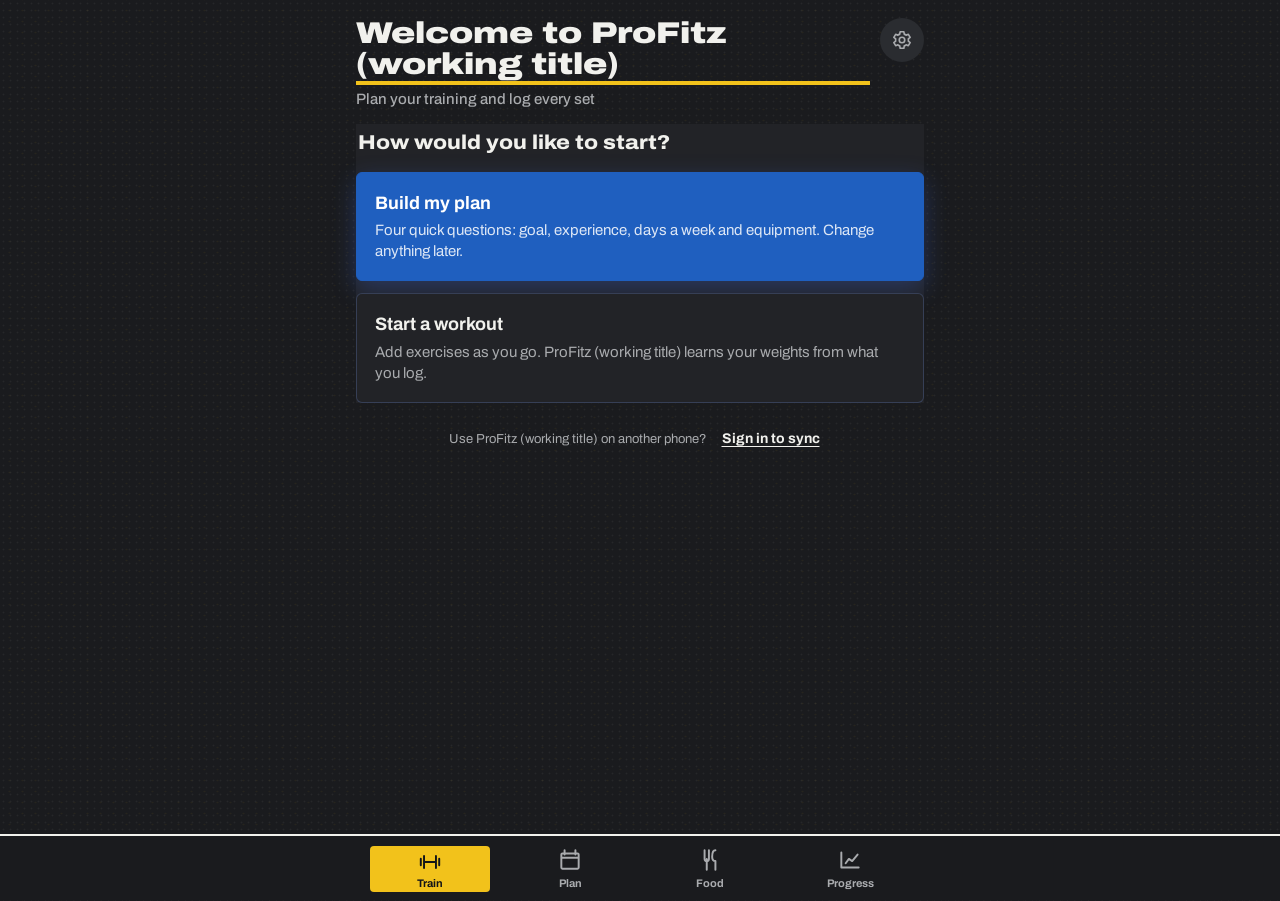
==== commit 866401a9: "Race and meet plans, Chalk/Steel/Rubber styles, and workout fixes - Event plans (js/event-plan.js, j" ====
--- a/index.html
+++ b/index.html
@@ -18,13 +18,19 @@
   <link rel="preload" href="fonts/archivo-var.woff2" as="font" type="font/woff2" crossorigin>
   <link rel="stylesheet" href="styles.css">
   <link rel="stylesheet" href="plate.css">
+  <link rel="stylesheet" href="themes.css">
 </head>
 <body>
   <main id="main"></main>
 
+  <svg width="0" height="0" style="position:absolute" aria-hidden="true" focusable="false"><defs>
+    <linearGradient id="g-steel" x1="0" x2="1"><stop offset="0" stop-color="#7d868f"/><stop offset=".35" stop-color="#e4e8ec"/><stop offset=".55" stop-color="#aab2ba"/><stop offset="1" stop-color="#6b737b"/></linearGradient>
+    <linearGradient id="g-steel-v" x1="0" y1="0" x2="0" y2="1"><stop offset="0" stop-color="#eef1f4"/><stop offset=".5" stop-color="#aeb6be"/><stop offset="1" stop-color="#737b83"/></linearGradient>
+    <radialGradient id="g-steel-r" cx=".35" cy=".3" r=".8"><stop offset="0" stop-color="#eef1f4"/><stop offset=".6" stop-color="#a3abb3"/><stop offset="1" stop-color="#666e76"/></radialGradient>
+  </defs></svg>
   <div id="rest" hidden role="timer" aria-label="Rest timer">
     <div class="row">
-      <svg id="rest-plate" viewBox="0 0 56 56" aria-hidden="true"><circle cx="28" cy="28" r="27" fill="#141518"/><circle cx="28" cy="28" r="23" fill="none" stroke="#3a3c41" stroke-width="7"/><circle id="rest-ring" cx="28" cy="28" r="23" fill="none" stroke="#1f5fbf" stroke-width="7" stroke-dasharray="144.51" stroke-dashoffset="0" transform="rotate(-90 28 28)"/><circle cx="28" cy="28" r="12" fill="#2b2d31" stroke="#55585e"/><circle cx="28" cy="28" r="4" fill="#d8d9d6"/></svg>
+      <button id="rest-pause" aria-label="Pause rest"><svg id="rest-plate" viewBox="0 0 56 56" aria-hidden="true"><circle cx="28" cy="28" r="27" fill="#141518"/><circle cx="28" cy="28" r="23" fill="none" stroke="#3a3c41" stroke-width="7"/><circle id="rest-ring" cx="28" cy="28" r="23" fill="none" stroke="#1f5fbf" stroke-width="7" stroke-dasharray="144.51" stroke-dashoffset="0" transform="rotate(-90 28 28)"/><circle cx="28" cy="28" r="12" fill="#2b2d31" stroke="#55585e"/><g id="rest-glyph-pause" fill="#d8d9d6"><rect x="23.5" y="22.5" width="3.4" height="11" rx="1"/><rect x="29.1" y="22.5" width="3.4" height="11" rx="1"/></g><path id="rest-glyph-play" d="M25 22.2v11.6l9.2-5.8z" fill="#d8d9d6" style="display:none"/></svg></button>
       <div class="grow"><div id="rest-time" class="tnum">0:00</div><div id="rest-label">Rest</div></div>
       <button id="rest-minus" class="mini" aria-label="15 seconds less">−15</button>
       <button id="rest-plus" class="mini" aria-label="15 seconds more">+15</button>
--- a/styles.css
+++ b/styles.css
@@ -1737,3 +1737,67 @@
 .cal-key i { display: block; width: 11px; height: 11px; border-radius: 50%; }
 .k-lift { background: var(--accent-strong); } .k-cardio { background: var(--cardio); } .k-plan { border: 1.5px dashed var(--muted); } .k-miss { background: var(--bad); }
 .k-freeze { border-radius: 2px !important; background: repeating-linear-gradient(135deg, #9ad7f5 0 2px, #dff3fc 2px 4px); }
+
+/* Picker: several at once */
+.pk-bar { position: sticky; bottom: 0; z-index: 3; margin: 8px -18px 0; padding: 10px 18px calc(10px + env(safe-area-inset-bottom)); background: linear-gradient(to top, var(--surface) 75%, transparent); }
+.pk-bar[hidden] { display: none; }
+.pick-row .pick-check { flex: none; }
+
+/* Rest timer: the plate is the pause button */
+#rest-pause { flex: none; padding: 0; border: 0; background: none; border-radius: 50%; line-height: 0; }
+#rest-pause:active { transform: scale(0.94); }
+#rest.paused #rest-time { color: var(--muted); }
+#rest.paused #rest-bar { opacity: 0.45; }
+
+/* A finished workout's exercises: a line each, expands to sets */
+.past-card h3 { margin-bottom: 4px; }
+.past-ex { border-top: 1px solid var(--line); }
+.past-ex:first-of-type { border-top: 0; }
+.past-ex summary { display: flex; align-items: center; gap: 10px; min-height: 56px; padding: 6px 0; cursor: pointer; list-style: none; }
+.past-ex summary::-webkit-details-marker { display: none; }
+.past-ex summary .chev { width: 18px; height: 18px; color: var(--muted); transition: transform 0.2s; flex: none; }
+.past-ex[open] summary .chev { transform: rotate(180deg); }
+.past-ex .pill { flex: none; }
+.past-ex > p, .past-ex > .text-btn { margin: 4px 0 10px; }
+.past-sets { list-style: none; margin: 0; padding: 0 0 4px; }
+.past-sets li { display: grid; grid-template-columns: 26px auto 1fr; gap: 10px; align-items: baseline; padding: 3px 0; font-size: 0.9375rem; }
+.past-sets .ps-no { color: var(--muted); font-size: 0.8125rem; text-align: center; }
+.past-sets .ps-note { color: var(--muted); font-size: 0.8125rem; text-align: right; }
+.past-sets li.ramp { color: var(--muted); }
+.past-sets li.pain .ps-note { color: var(--warn); }
+/* A new best, counted up from the old one */
+.pr-big { display: flex; align-items: center; gap: 12px; margin: 6px 0 8px; }
+.pr-big b { font-size: 2.75rem; font-weight: 900; font-stretch: 112%; line-height: 1; font-variant-numeric: tabular-nums; }
+.pr-big span { font-weight: 700; line-height: 1.25; }
+.pr-big small { color: var(--muted); font-weight: 600; }
+
+/* Events: a race or a meet */
+.ev-card.ev-empty { display: flex; align-items: center; width: 100%; text-align: left; color: var(--text); cursor: pointer; }
+.ev-card.ev-empty .muted { display: block; margin-top: 2px; }
+.ev-card h3 { margin: 0; }
+.ev-phases { display: flex; gap: 2px; height: 10px; margin: 10px 0 4px; }
+.ev-phases i { flex: 1; border-radius: 1px; background: var(--ph-c); position: relative; }
+.ev-phases i.easy { opacity: 0.55; }
+.ev-legend { display: flex; flex-wrap: wrap; gap: 4px 12px; font-size: 0.75rem; color: var(--muted); }
+.ev-legend i { display: inline-block; width: 10px; height: 10px; border-radius: 2px; margin-right: 4px; vertical-align: -1px; background: var(--ph-c); }
+.ph-base { --ph-c: #6b9bd8; } .ph-build { --ph-c: #1f5fbf; } .ph-peak { --ph-c: #d3232e; } .ph-taper { --ph-c: #1d8a4e; }
+.ph-volume { --ph-c: #6b9bd8; } .ph-strength { --ph-c: #1f5fbf; } .ph-meet { --ph-c: #f2c21b; }
+.ev-vol { display: flex; align-items: flex-end; gap: 2px; height: 64px; margin: 6px 0 10px; padding-bottom: 1px; border-bottom: 1px solid var(--line); }
+.ev-vol i { flex: 1; background: var(--ph-c); border-radius: 2px 2px 0 0; min-height: 3px; }
+.ev-vol i.easy { opacity: 0.55; }
+.ev-week { display: grid; gap: 2px; margin-top: 6px; }
+.ev-day { display: grid; grid-template-columns: 40px 1fr; gap: 8px; font-size: 0.9375rem; padding: 3px 0; }
+.ev-day b { color: var(--muted); font-weight: 700; }
+.ev-lifts { display: grid; gap: 10px; margin: 8px 0; }
+.ev-lift { display: grid; gap: 1px; }
+.ev-lift.sm { grid-template-columns: 1fr auto; column-gap: 10px; margin-top: 6px; }
+.ev-lift.sm .small { grid-column: 1 / -1; }
+.ev-pair { display: grid; grid-template-columns: 1fr 1fr; gap: 8px; }
+.ev-in { width: 100%; min-height: 44px; margin-top: 6px; padding: 8px 12px; border: 1px solid var(--line); border-radius: var(--radius-sm); background: var(--surface-2); color: var(--text); font: inherit; }
+.flag.warn { color: var(--warn); }
+.ev-phases i.now { outline: 2px solid var(--text); outline-offset: 1px; z-index: 1; }
+.ev-changes { margin: 6px 0 4px; padding-left: 18px; font-size: 0.875rem; }
+.ev-changes li { margin: 3px 0; }
+.time-trial { }
+.focus-pick { display: grid; grid-template-columns: 96px 1fr; align-items: center; gap: 8px; margin-top: 4px; font-size: 0.8125rem; color: var(--muted); }
+.focus-pick select { min-width: 0; }
--- a/themes.css
+++ b/themes.css
@@ -0,0 +1,182 @@
+/* Display styles: Chalk (light), Steel (cool dark) and Rubber (warm dark). Loaded after plate.css.
+   Each style changes a few tokens and adds one flourish: a texture on the floor, a rule style for
+   section titles, a finish on the main button, and a flash when a set is logged.
+   Textures sit only on the page background (never behind text on cards), and turn off with
+   Settings → Appearance → Texture. */
+
+/* ---------- Steel: brushed gray between Chalk and Rubber, cool accent ---------- */
+:root[data-theme="steel"] {
+  color-scheme: dark;
+  --bg: #4a5058; --surface: #565d66; --surface-2: #636b74; --surface-3: #727a84; --line: #6e7781; --line-strong: #8a939d;
+  --text: #f5f7f9; --muted: #d3d9df; --faint: #c3cad1; --on-good: #0f2419;
+  --accent: #a8e1f5; --accent-strong: #2a7aa3; --accent-soft: rgb(168 225 245 / 0.16); --on-accent: #fff;
+  --good: #8fe6bb; --good-soft: rgb(143 230 187 / 0.16); --warn: #f5d36b; --warn-soft: rgb(245 211 107 / 0.16); --bad: #ffaaa5; --bad-soft: rgb(255 170 165 / 0.16);
+  --gold: #f5d36b; --ember: #a8e1f5; --ember-soft: rgb(168 225 245 / 0.16);
+  --action: #e6eaee; --on-action: #1b2026; --edge: #1e2328; --bar: #d6dce2; --steel: #b9c1c9; --iron: url(#g-steel-r); --iron2: #8a939d;
+  --hairline: #6e7781; --muscle: #7a838d; --silhouette: #5f666e;
+}
+:root[data-theme="steel"] #rest, :root[data-theme="steel"] .goal-card, :root[data-theme="steel"] .streak-hero.on { background: var(--surface-2); }
+
+/* ---------- Floors (page background textures) ---------- */
+/* Rubber: fine speckle, like a gym floor. */
+:root[data-texture="on"]:not([data-theme="light"]):not([data-theme="steel"]) body {
+  background-image:
+    radial-gradient(rgb(255 255 255 / 0.05) 0.7px, transparent 1.2px),
+    radial-gradient(rgb(242 194 27 / 0.05) 0.8px, transparent 1.3px);
+  background-size: 7px 7px, 13px 11px;
+  background-position: 0 0, 3px 5px;
+}
+/* Chalk: soft dust grain. */
+:root[data-texture="on"][data-theme="light"] body {
+  background-image: url("data:image/svg+xml,%3Csvg xmlns='http://www.w3.org/2000/svg' width='160' height='160'%3E%3Cfilter id='n'%3E%3CfeTurbulence type='fractalNoise' baseFrequency='0.9' numOctaves='2' stitchTiles='stitch'/%3E%3CfeColorMatrix values='0 0 0 0 1 0 0 0 0 1 0 0 0 0 1 0 0 0 0.55 0'/%3E%3C/filter%3E%3Crect width='160' height='160' filter='url(%23n)' opacity='0.5'/%3E%3C/svg%3E");
+  background-size: 160px 160px;
+}
+/* Steel: diamond plate. */
+:root[data-texture="on"][data-theme="steel"] body {
+  background-image:
+    repeating-linear-gradient(45deg, rgb(255 255 255 / 0.05) 0 2px, transparent 2px 14px),
+    repeating-linear-gradient(-45deg, rgb(0 0 0 / 0.07) 0 2px, transparent 2px 14px),
+    linear-gradient(180deg, #4e555d, #454b52);
+  background-attachment: fixed;
+}
+
+/* ---------- Section rules ---------- */
+:root[data-theme="light"] .group-title { border-bottom: 2px dashed var(--text); }
+:root[data-theme="steel"] .group-title {
+  border-bottom: 0; padding-bottom: 8px;
+  background: repeating-linear-gradient(45deg, #9aa3ad 0 1px, transparent 1px 4px) bottom / 100% 4px no-repeat,
+              repeating-linear-gradient(-45deg, #9aa3ad 0 1px, transparent 1px 4px) bottom / 100% 4px no-repeat;
+}
+:root:not([data-theme="light"]):not([data-theme="steel"]) .group-title { border-bottom-color: var(--ember); }
+
+/* ---------- Tab bar edge ---------- */
+:root[data-theme="light"] #tabs { border-top: 2px dashed var(--text); }
+:root[data-theme="steel"] #tabs { border-top: 0; box-shadow: inset 0 1px 0 #7a838d, inset 0 2px 0 #30353b; }
+:root[data-theme="steel"] .tab.on { color: var(--text); }
+
+/* ---------- Main button finish ---------- */
+:root[data-theme="steel"] .btn.primary, :root[data-theme="steel"] .cta {
+  background: linear-gradient(180deg, #f4f6f8 0%, #d3d9df 48%, #b5bec7 52%, #cdd4db 100%) !important;
+  border-color: #8a939d !important; color: #1b2026 !important; box-shadow: inset 0 1px 0 #fff, 0 1px 2px rgb(0 0 0 / 0.35) !important;
+}
+:root[data-theme="steel"] .chip.on, :root[data-theme="steel"] .segmented button.on { background: linear-gradient(180deg, #eef1f4, #c3cad1) !important; color: #1b2026 !important; }
+:root[data-theme="light"] .btn.primary, :root[data-theme="light"] .cta { box-shadow: 0 2px 0 rgb(20 21 24 / 0.25) !important; }
+
+/* Steel cards: a faint top sheen. */
+:root[data-theme="steel"] .card, :root[data-theme="steel"] .list-group, :root[data-theme="steel"] .goal-card, :root[data-theme="steel"] .stat {
+  background-image: linear-gradient(180deg, rgb(255 255 255 / 0.07), transparent 42%);
+}
+:root[data-theme="steel"] .card, :root[data-theme="steel"] .list-group { border-color: #6e7781; }
+
+/* ---------- Logged-set flash ---------- */
+.set-row.flash::after { content: ''; position: absolute; inset: 0; border-radius: inherit; pointer-events: none; }
+@media (prefers-reduced-motion: no-preference) {
+  :root:not([data-motion="calm"]) .set-row.flash::after { animation: flash-sweep 0.7s ease-out forwards; }
+  /* Rubber: a plate-yellow sweep. */
+  :root:not([data-theme="light"]):not([data-theme="steel"]) .set-row.flash::after { background: linear-gradient(90deg, transparent, rgb(242 194 27 / 0.26), transparent); background-size: 50% 100%; background-repeat: no-repeat; }
+  /* Steel: a bright glint. */
+  :root[data-theme="steel"] .set-row.flash::after { background: linear-gradient(100deg, transparent 30%, rgb(255 255 255 / 0.34) 50%, transparent 70%); background-size: 60% 100%; background-repeat: no-repeat; }
+  /* Chalk: a puff of dust from the check. */
+  :root[data-theme="light"] .set-row.flash::after { background: radial-gradient(circle at 92% 50%, rgb(255 255 255 / 0.95), rgb(255 255 255 / 0.4) 25%, transparent 55%); animation-name: flash-puff; }
+}
+@keyframes flash-sweep { from { background-position: -60% 0; opacity: 1; } to { background-position: 160% 0; opacity: 0.2; } }
+@keyframes flash-puff { 0% { opacity: 0; transform: scale(0.7); } 25% { opacity: 1; } 100% { opacity: 0; transform: scale(1.15); } }
+
+/* Calm motion: screens and counters don't animate. */
+:root[data-motion="calm"] *, :root[data-motion="calm"] *::before, :root[data-motion="calm"] *::after { animation-duration: 0.001ms !important; animation-iteration-count: 1 !important; transition-duration: 0.001ms !important; }
+
+/* ---------- Style picker in Settings ---------- */
+.style-pick { display: grid; grid-template-columns: repeat(3, 1fr); gap: 8px; }
+.style-pick button { display: grid; gap: 6px; padding: 8px; border: 2px solid var(--line); border-radius: var(--radius-sm); background: var(--surface-2); color: var(--text); font-weight: 750; text-align: left; }
+.style-pick button.on { border-color: var(--text); }
+.style-pick .sw { display: block; height: 46px; border-radius: 3px; border: 1px solid rgb(0 0 0 / 0.25); position: relative; overflow: hidden; }
+.style-pick .sw i { position: absolute; left: 8px; right: 8px; bottom: 8px; height: 10px; border-radius: 2px; }
+.style-pick .sw b { position: absolute; left: 8px; top: 8px; width: 18px; height: 6px; border-radius: 2px; }
+.style-pick .sw.chalk { background: #d8d9d6; } .style-pick .sw.chalk i { background: #141518; } .style-pick .sw.chalk b { background: #1f5fbf; }
+.style-pick .sw.steel { background: #4a5058 repeating-linear-gradient(45deg, rgb(255 255 255 / 0.07) 0 2px, transparent 2px 9px); } .style-pick .sw.steel i { background: linear-gradient(180deg, #f4f6f8, #b5bec7); } .style-pick .sw.steel b { background: #a8e1f5; }
+.style-pick .sw.rubber { background: #1a1b1e; } .style-pick .sw.rubber i { background: #f1f1ed; } .style-pick .sw.rubber b { background: #f2c21b; }
+.style-pick small { font-weight: 500; color: var(--muted); font-size: 0.75rem; }
+
+/* ---------- Plates and weights in each material ----------
+   Plate colors keep their meaning in every style. Chalk: painted iron, flat. Rubber: matte bumpers.
+   Steel: machined plates with two color bands. Dark plates (5 lb / 2.5 kg) get a light rim on dark floors. */
+.load-art .pb { display: none; }
+:root[data-theme="light"] .load-art .ps { display: none; }
+:root:not([data-theme="light"]):not([data-theme="steel"]) .load-art .ps { opacity: 0.1; }
+:root:not([data-theme="light"]):not([data-theme="steel"]) .load-art .pf { rx: 4px; }
+:root:not([data-theme="light"]) .load-art .pl-dark .pf { fill: #4f5258; stroke: #d0d2d4; stroke-width: 1.8; }
+:root[data-theme="steel"] .load-art .belt-plate { fill: url(#g-steel-r); stroke: var(--pc); stroke-width: 3; }
+:root[data-theme="steel"] .load-art .pf { fill: url(#g-steel); stroke: #1e2328; }
+:root[data-theme="steel"] .load-art .pb { display: inline; fill: var(--pc); }
+:root[data-theme="steel"] .load-art .pl-dark .pb { fill: #1e2328; }
+:root[data-theme="steel"] .load-art .pt { fill: #1b2026; }
+:root[data-theme="steel"] .load-art .ps { display: none; }
+:root[data-theme="steel"] .load-art .pshade { opacity: 0.1; }
+:root[data-theme="steel"] .load-art .ink-on-iron { fill: #1b2026; }
+:root[data-theme="steel"] .load-art .stk-on { fill: url(#g-steel-v); }
+:root[data-theme="steel"] .load-art .stk-on-t { fill: #1b2026; }
+:root[data-theme="steel"] #rest-plate > circle:first-child { fill: url(#g-steel-r); }
+:root[data-theme="steel"] #rest-plate > circle:nth-child(4) { fill: #c8cfd6; }
+:root[data-theme="steel"] #rest-glyph-pause, :root[data-theme="steel"] #rest-glyph-play { fill: #1b2026; }
+
+/* ---------- Style details: part of each style ---------- */
+
+/* 1 · Title plates */
+:root header.top h1 { width: fit-content; }
+:root[data-theme="light"] header.top h1 { background: linear-gradient(transparent 68%, rgb(255 255 255 / 0.85) 68%, rgb(255 255 255 / 0.85) 92%, transparent 92%); padding-inline: 4px; margin-inline: -4px; }
+:root[data-theme="steel"] header.top h1 { position: relative; padding: 6px 22px 7px; border-radius: 4px; color: #1b2026; font-size: 1.5rem;
+  background: radial-gradient(circle at 9px 50%, #7d868f 2.4px, transparent 3px), radial-gradient(circle at calc(100% - 9px) 50%, #7d868f 2.4px, transparent 3px), linear-gradient(180deg, #f4f6f8, #b5bec7);
+  box-shadow: inset 0 1px 0 #fff, 0 1px 2px rgb(0 0 0 / 0.35); }
+:root:not([data-theme="light"]):not([data-theme="steel"]) header.top h1 { border-bottom: 4px solid var(--ember); padding-bottom: 2px; }
+
+/* 2 · Numbers in the material */
+:root[data-theme="light"] :is(.dial-val, .sh-num, .goal-val, .hero-num) { text-shadow: 0 0 1px rgb(255 255 255 / 0.9), 1px 1px 0 rgb(255 255 255 / 0.6); }
+:root[data-theme="light"] :is(.sh-num, .pr-card h3) { text-decoration: underline wavy rgb(20 21 24 / 0.4) 2px; text-underline-offset: 6px; }
+:root[data-theme="steel"] :is(.dial-val, .sh-num, .goal-val, .hero-num, .ring-wrap b, .row-val, .stat b) { color: #e9edf0; text-shadow: 0 1px 0 #2a2f35, 0 -1px 0 rgb(255 255 255 / 0.35); }
+:root:not([data-theme="light"]):not([data-theme="steel"]) :is(.dial-val, .sh-num, .goal-val, .hero-num, .ring-wrap b, .row-val, .stat b) { text-shadow: 0 2px 0 #000, 0 -1px 0 rgb(255 255 255 / 0.08); }
+
+/* 3 · Finish stamp */
+.finish-stamp { display: none; }
+:root .summary-top { position: relative; }
+:root .finish-stamp { display: block; position: absolute; right: 4px; top: 6px; padding: 4px 10px; border: 2.5px solid currentColor; border-radius: 3px; font-weight: 900; font-stretch: 125%; font-size: 0.8125rem; letter-spacing: 0.06em; text-transform: uppercase; transform: rotate(-6deg); color: var(--text); opacity: 0.9; }
+:root[data-theme="light"] .finish-stamp { border-style: dashed; }
+:root[data-theme="steel"] .finish-stamp { color: #e3e8ec; box-shadow: inset 0 0 0 1px rgb(0 0 0 / 0.3); }
+:root:not([data-theme="light"]):not([data-theme="steel"]) .finish-stamp { color: var(--ember); }
+@media (prefers-reduced-motion: no-preference) { :root:not([data-motion="calm"]) .finish-stamp.fresh { animation: stamp-in 0.45s cubic-bezier(0.2, 0.9, 0.3, 1.2) 0.3s both; } }
+@keyframes stamp-in { from { transform: rotate(-14deg) scale(1.8); opacity: 0; } 70% { opacity: 1; } to { transform: rotate(-6deg) scale(1); opacity: 0.9; } }
+
+/* 4 · Rings drawn as plates */
+:root .week-rings .ring-wrap { border-radius: 50%; background: var(--rp-face); box-shadow: 0 0 0 2px var(--edge); }
+:root .week-rings .ring-wrap b { inset: 22px; border-radius: 50%; background: var(--rp-hub); color: var(--rp-ink); font-size: 1.0625rem; box-shadow: 0 0 0 1px var(--edge); }
+:root .week-rings .ring .ring-bg { stroke: var(--rp-track); }
+:root .week-rings .ring { transform: scale(0.86); }
+:root[data-theme="light"] { --rp-face: #33363b; --rp-track: #4b4e54; --rp-hub: #d8d9d6; --rp-ink: #141518; }
+:root[data-theme="steel"] { --rp-face: radial-gradient(circle at 35% 30%, #eef1f4, #a3abb3 60%, #666e76); --rp-track: #5c646c; --rp-hub: #c8cfd6; --rp-ink: #1b2026; }
+:root:not([data-theme="light"]):not([data-theme="steel"]) { --rp-face: #141518; --rp-track: #3a3c41; --rp-hub: #2b2d31; --rp-ink: #f1f1ed; }
+
+/* 5 · Card finishes */
+:root[data-theme="light"] :is(.card, .list-group, .goal-card) { box-shadow: 0 2px 0 rgb(20 21 24 / 0.18) !important; }
+:root[data-theme="steel"] :is(.card, .list-group, .goal-card) { background-image: radial-gradient(circle at 8px 8px, #8a939d 1.8px, transparent 2.4px), radial-gradient(circle at calc(100% - 8px) 8px, #8a939d 1.8px, transparent 2.4px), linear-gradient(180deg, rgb(255 255 255 / 0.09), transparent 42%) !important; }
+:root:not([data-theme="light"]):not([data-theme="steel"]) :is(.card, .list-group, .goal-card) { border-top: 3px solid #2e3034; }
+
+/* 6 · Selected tab */
+:root .tab.on::before { display: none; }
+:root .tab.on svg, :root .tab.on span:not(.tab-badge) { position: relative; z-index: 1; }
+:root .tab.on { position: relative; }
+:root .tab.on::after { content: ''; position: absolute; inset: 4px 10px; border-radius: 4px; background: var(--tab-block); z-index: 0; }
+:root .tab.on { color: var(--tab-ink) !important; }
+:root[data-theme="light"] { --tab-block: #141518; --tab-ink: #f4f4f1; }
+:root[data-theme="steel"] { --tab-block: linear-gradient(180deg, #f4f6f8, #b5bec7); --tab-ink: #1b2026; }
+:root:not([data-theme="light"]):not([data-theme="steel"]) { --tab-block: #f2c21b; --tab-ink: #141518; }
+
+/* Plates slide onto the sleeve: each one as it appears (adding weight, or opening the exercise). */
+@media (prefers-reduced-motion: no-preference) {
+  :root:not([data-motion="calm"]) .setup .load-art .pl { animation: pl-in 0.38s cubic-bezier(0.2, 0.9, 0.3, 1.12) both; }
+  :root:not([data-motion="calm"]) .setup .load-art .pl:nth-of-type(2) { animation-delay: 50ms; }
+  :root:not([data-motion="calm"]) .setup .load-art .pl:nth-of-type(3) { animation-delay: 100ms; }
+  :root:not([data-motion="calm"]) .setup .load-art .pl:nth-of-type(4) { animation-delay: 150ms; }
+  :root:not([data-motion="calm"]) .setup .load-art .pl:nth-of-type(n+5) { animation-delay: 200ms; }
+}
+@keyframes pl-in { from { transform: translateX(48px); opacity: 0; } }
+:root:not([data-theme="light"]):not([data-theme="steel"]) .pr-big b { color: var(--ember); }
+:root[data-theme="steel"] .pr-big b { color: #e9edf0; text-shadow: 0 1px 0 #2a2f35, 0 -1px 0 rgb(255 255 255 / 0.35); }
